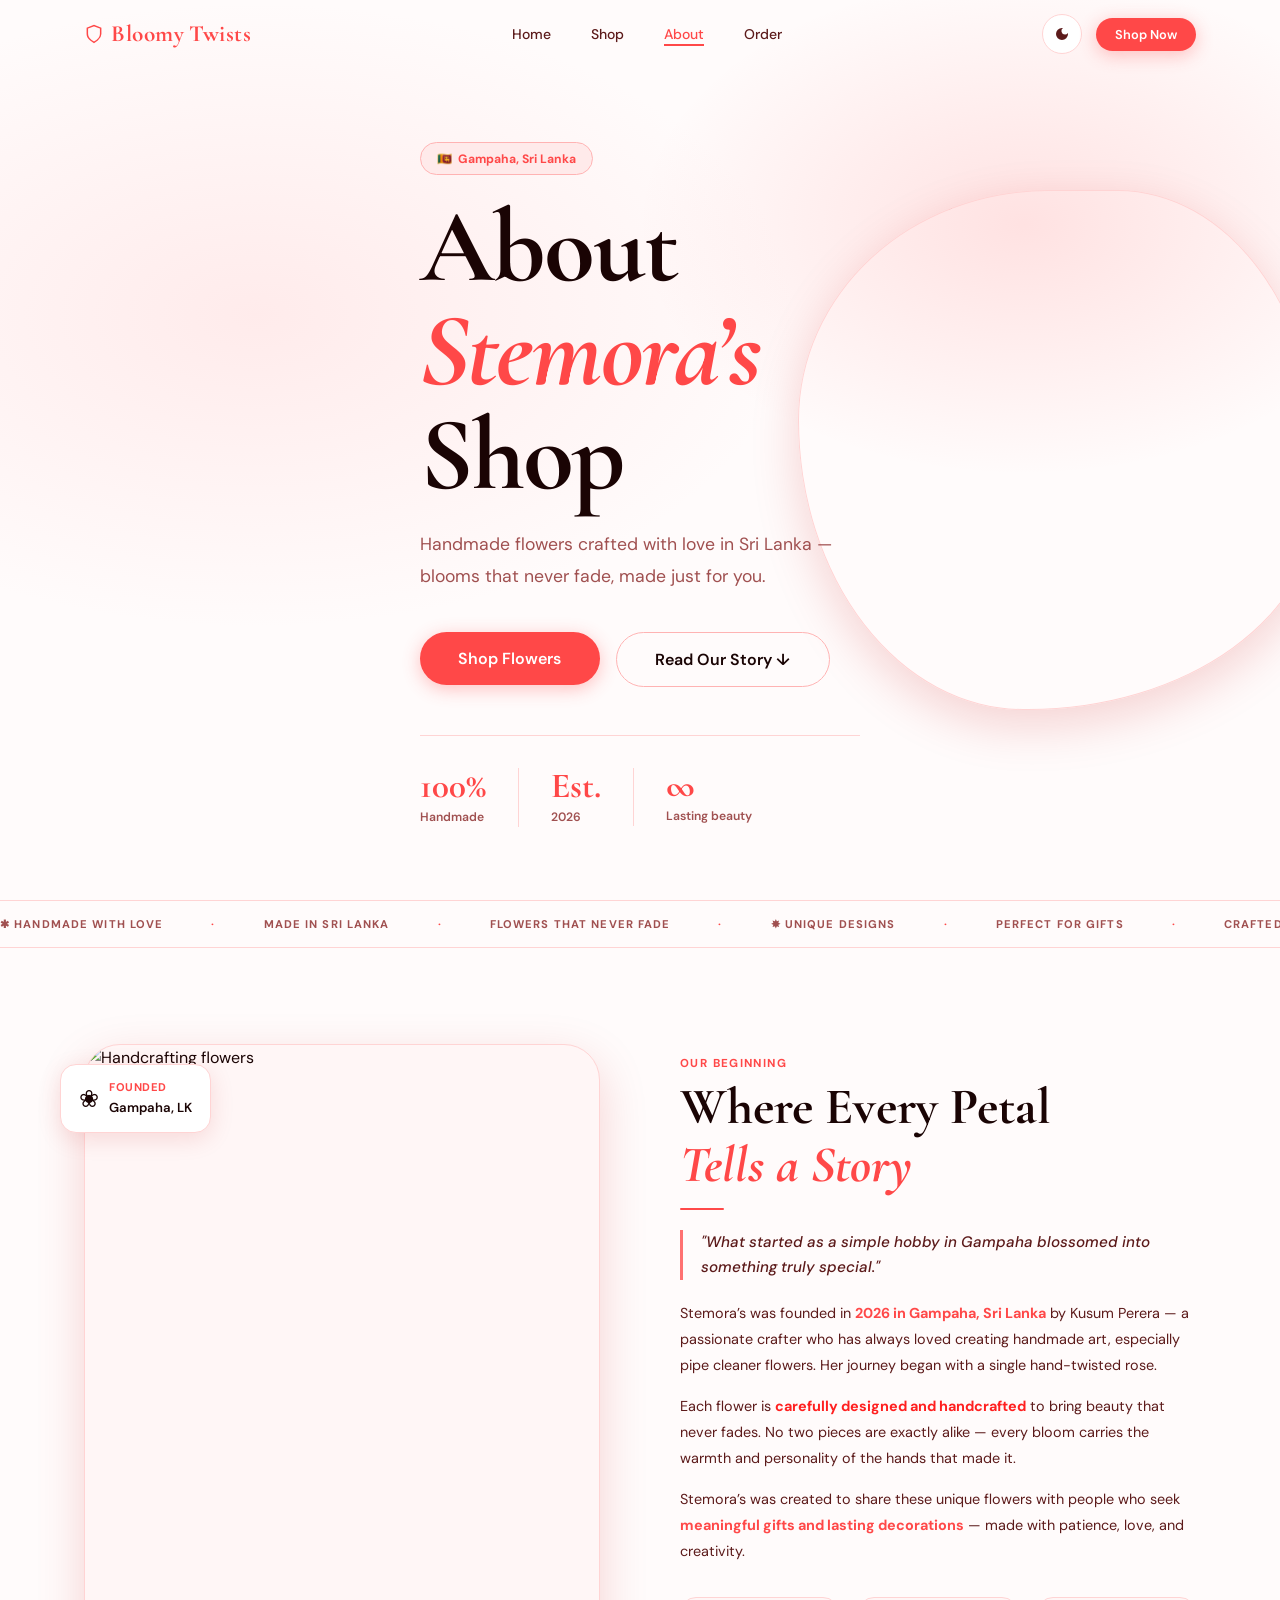
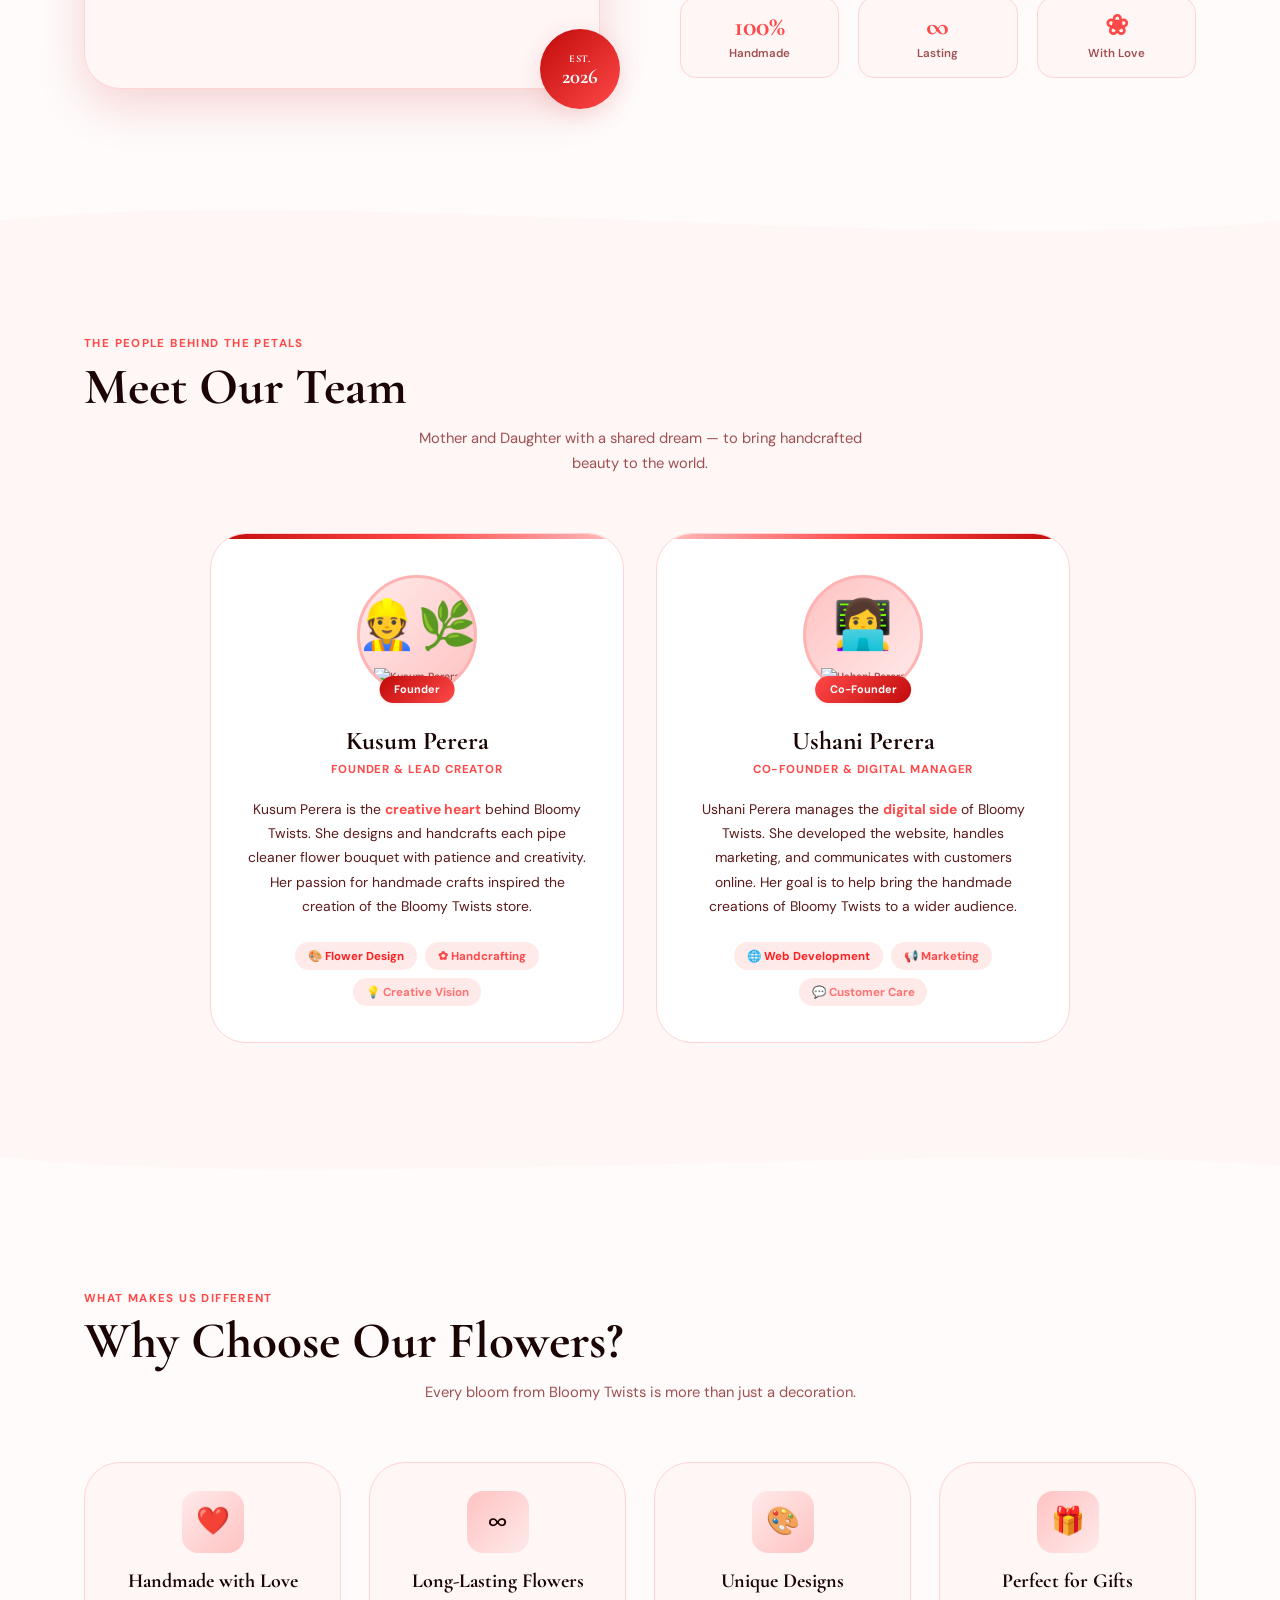
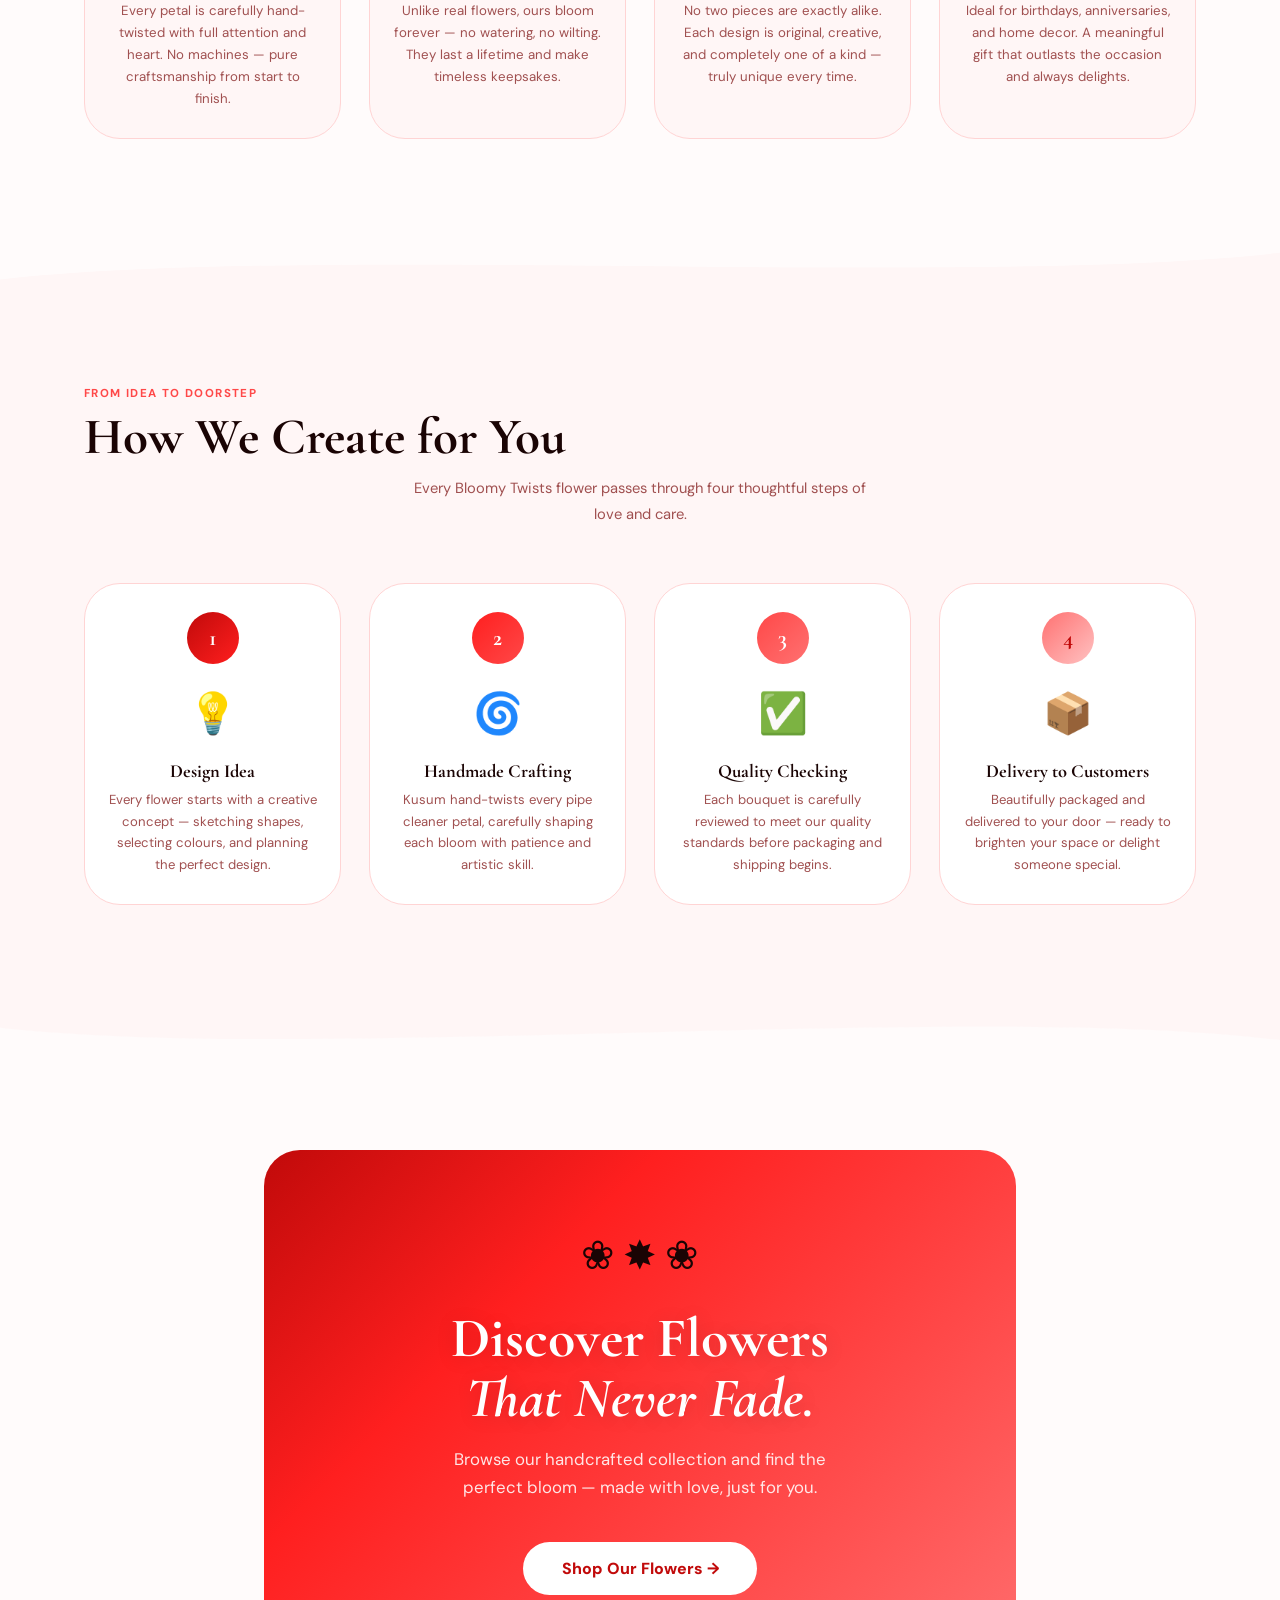
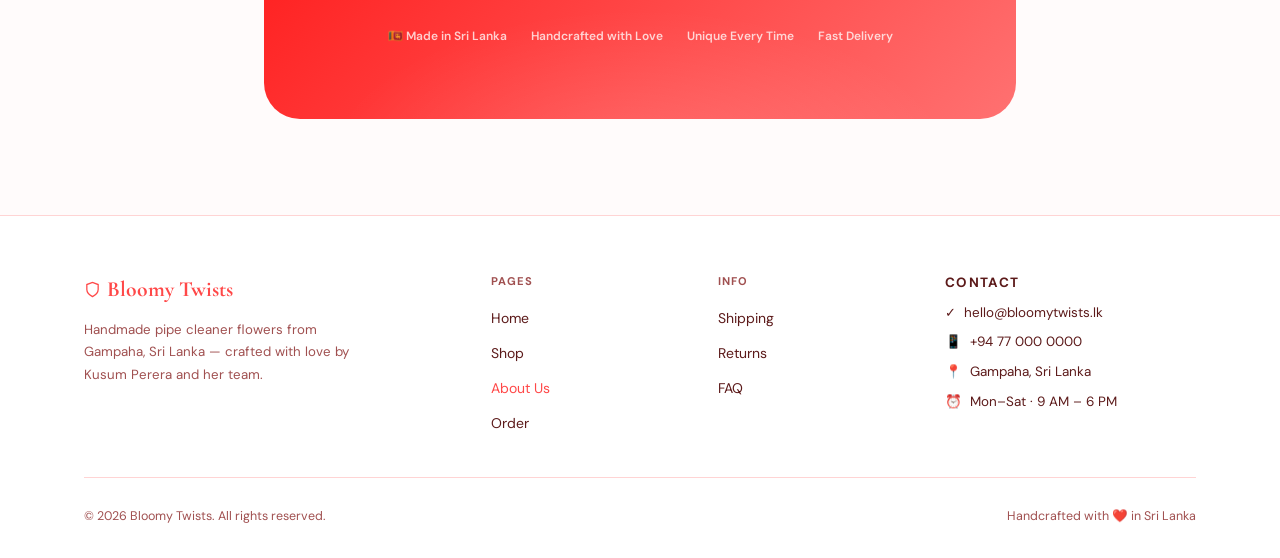
==== about.html @ e142a1ec "about changed" ====
<!DOCTYPE html>
<html lang="en" data-theme="light">
<head>
  <meta charset="UTF-8" />
  <meta name="viewport" content="width=device-width, initial-scale=1.0" />
  <title>About Us — Stemora’s</title>
  <script src="https://cdn.tailwindcss.com"></script>
  <link rel="preconnect" href="https://fonts.googleapis.com" />
  <link href="https://fonts.googleapis.com/css2?family=Cormorant+Garamond:ital,wght@0,400;0,500;0,600;0,700;1,400;1,600&family=DM+Sans:opsz,wght@9..40,300;9..40,400;9..40,500;9..40,600;9..40,700&display=swap" rel="stylesheet" />
  <style>
    :root{
      --r900:#C10A0A;--r700:#FF1F1F;--r500:#FF4848;--r300:#FF7171;--r100:#FFC2C2;--r50:#FFEAEA;--r25:#FFF6F6;
      --bg:#FFFBFB;--bg-card:#FFFFFF;--bg-soft:#FFF6F6;--bg-muted:#FFEAEA;
      --border:#FFD4D4;--border-s:#FFB3B3;
      --tx:#1A0404;--tx-2:#5C1A1A;--tx-3:#A05050;
      --accent:var(--r500);--accent-h:var(--r700);--accent-s:var(--r50);
      --sh-sm:0 1px 4px rgba(193,10,10,.07);--sh-md:0 6px 24px rgba(193,10,10,.12);--sh-lg:0 16px 48px rgba(193,10,10,.17);
      --rad-sm:8px;--rad-md:16px;--rad-lg:24px;--rad-xl:36px;--rad-full:9999px;
    }
    [data-theme="dark"]{
      --bg:#0F0202;--bg-card:#1C0505;--bg-soft:#250707;--bg-muted:#2F0A0A;
      --border:#4A1515;--border-s:#7A2222;
      --tx:#FFE8E8;--tx-2:#FFAAAA;--tx-3:#CC7777;
      --accent:var(--r300);--accent-h:var(--r100);--accent-s:#2A0808;
      --sh-sm:0 1px 4px rgba(0,0,0,.45);--sh-md:0 6px 24px rgba(0,0,0,.55);--sh-lg:0 16px 48px rgba(0,0,0,.65);
    }
    *,*::before,*::after{box-sizing:border-box;margin:0;padding:0}
    html{scroll-behavior:smooth}
    body{font-family:'DM Sans',sans-serif;background:var(--bg);color:var(--tx);overflow-x:hidden;line-height:1.65;transition:background .35s,color .35s}
    h1,h2,h3,h4{font-family:'Cormorant Garamond',serif;line-height:1.1}
    a{text-decoration:none;color:inherit}
    img{display:block;max-width:100%}
    ::selection{background:var(--r100);color:var(--r900)}
    ::-webkit-scrollbar{width:5px}
    ::-webkit-scrollbar-track{background:var(--bg)}
    ::-webkit-scrollbar-thumb{background:var(--r300);border-radius:3px}
    .wrap{max-width:1160px;margin:0 auto;padding:0 1.5rem}
    .sec{padding:6rem 0}
    .eyebrow{font-size:.72rem;font-weight:700;letter-spacing:.12em;text-transform:uppercase;color:var(--accent)}
    .sec-title{font-family:'Cormorant Garamond',serif;font-size:clamp(2rem,5vw,3.2rem);font-weight:700;color:var(--tx);line-height:1.12}
    .sec-sub{font-size:.92rem;color:var(--tx-3);line-height:1.75;margin-top:.65rem;max-width:480px}
    .divider{width:44px;height:2px;background:var(--accent);border-radius:2px;margin:.85rem 0}
    .wave{line-height:0}.wave svg{display:block}
    /* Navbar */
    #navbar{position:fixed;inset:0 0 auto 0;z-index:200;height:68px;display:flex;align-items:center;transition:background .3s,box-shadow .3s}
    #navbar.scrolled{background:color-mix(in srgb,var(--bg) 90%,transparent);backdrop-filter:blur(18px);box-shadow:var(--sh-sm);border-bottom:1px solid var(--border)}
    .nav-wrap{display:flex;align-items:center;justify-content:space-between;width:100%;max-width:1160px;margin:0 auto;padding:0 1.5rem}
    .nav-logo{font-family:'Cormorant Garamond',serif;font-size:1.45rem;font-weight:700;color:var(--accent);display:flex;align-items:center;gap:.45rem;letter-spacing:.02em}
    .nav-links{display:flex;align-items:center;gap:2.5rem;list-style:none}
    .nav-links a{font-size:.875rem;font-weight:500;color:var(--tx-2);position:relative;transition:color .2s}
    .nav-links a::after{content:'';position:absolute;bottom:-3px;left:0;width:0;height:1.5px;background:var(--accent);transition:width .25s}
    .nav-links a:hover,.nav-links a.active{color:var(--accent)}
    .nav-links a:hover::after,.nav-links a.active::after{width:100%}
    .nav-right{display:flex;align-items:center;gap:.85rem}
    .theme-toggle{width:40px;height:40px;border-radius:var(--rad-full);border:1.5px solid var(--border);background:var(--bg-card);color:var(--tx-2);cursor:pointer;display:flex;align-items:center;justify-content:center;font-size:1rem;transition:border-color .2s,transform .2s,background .2s}
    .theme-toggle:hover{border-color:var(--accent);transform:scale(1.08)}
    .ham-btn{display:none;background:none;border:none;cursor:pointer;color:var(--tx);padding:.25rem}
    .mob-menu{display:none;position:fixed;top:68px;left:0;right:0;z-index:199;background:var(--bg-card);border-bottom:1px solid var(--border);box-shadow:var(--sh-md);padding:1.25rem;flex-direction:column;gap:.25rem}
    .mob-menu.open{display:flex}
    .mob-menu a{padding:.85rem 1rem;border-radius:var(--rad-sm);font-weight:500;font-size:.9rem;color:var(--tx-2);transition:background .15s,color .15s}
    .mob-menu a:hover{background:var(--bg-soft);color:var(--accent)}
    .mob-menu a.active{color:var(--accent);font-weight:700}
    /* Buttons */
    .btn{display:inline-flex;align-items:center;justify-content:center;gap:.5rem;padding:.8rem 1.85rem;border-radius:var(--rad-full);font-family:'DM Sans',sans-serif;font-size:.875rem;font-weight:600;cursor:pointer;border:none;white-space:nowrap;transition:transform .22s,box-shadow .22s,background .22s}
    .btn:hover{transform:translateY(-2px)}
    .btn-primary{background:var(--accent);color:#fff;box-shadow:0 4px 18px rgba(255,72,72,.32)}
    .btn-primary:hover{background:var(--accent-h);box-shadow:0 8px 28px rgba(255,72,72,.46)}
    .btn-outline{background:transparent;border:1.5px solid var(--border-s);color:var(--tx)}
    .btn-outline:hover{border-color:var(--accent);color:var(--accent);background:var(--accent-s)}
    .btn-lg{padding:1rem 2.4rem;font-size:1rem}
    .btn-sm{padding:.5rem 1.2rem;font-size:.8rem}
    /* Scroll reveal */
    .reveal{opacity:0;transform:translateY(36px);transition:opacity .72s cubic-bezier(.22,1,.36,1),transform .72s cubic-bezier(.22,1,.36,1)}
    .reveal.in{opacity:1;transform:none}
    .reveal-l{opacity:0;transform:translateX(-38px);transition:opacity .72s cubic-bezier(.22,1,.36,1),transform .72s cubic-bezier(.22,1,.36,1)}
    .reveal-l.in{opacity:1;transform:none}
    .reveal-r{opacity:0;transform:translateX(38px);transition:opacity .72s cubic-bezier(.22,1,.36,1),transform .72s cubic-bezier(.22,1,.36,1)}
    .reveal-r.in{opacity:1;transform:none}
    .sd1{transition-delay:.08s}.sd2{transition-delay:.18s}.sd3{transition-delay:.28s}.sd4{transition-delay:.38s}
    /* Hero */
    .hero{min-height:100svh;display:flex;align-items:center;position:relative;overflow:hidden;padding-top:68px}
    .hero-bg{position:absolute;inset:0;z-index:0;background:radial-gradient(ellipse 68% 56% at 20% 35%,rgba(255,194,194,.28) 0%,transparent 62%),radial-gradient(ellipse 52% 48% at 80% 25%,rgba(255,72,72,.14) 0%,transparent 58%),var(--bg)}
    [data-theme="dark"] .hero-bg{background:radial-gradient(ellipse 68% 56% at 20% 35%,rgba(193,10,10,.22) 0%,transparent 62%),radial-gradient(ellipse 52% 48% at 80% 25%,rgba(255,72,72,.1) 0%,transparent 58%),var(--bg)}
    .hero-content{position:relative;z-index:2;max-width:580px}
    @keyframes fadeUp{from{opacity:0;transform:translateY(28px)}to{opacity:1;transform:none}}
    .a1{animation:fadeUp .9s cubic-bezier(.22,1,.36,1) .15s both}
    .a2{animation:fadeUp .9s cubic-bezier(.22,1,.36,1) .32s both}
    .a3{animation:fadeUp .9s cubic-bezier(.22,1,.36,1) .48s both}
    .a4{animation:fadeUp .9s cubic-bezier(.22,1,.36,1) .64s both}
    .a5{animation:fadeUp .9s cubic-bezier(.22,1,.36,1) .78s both}
    .hero-title{font-size:clamp(3.2rem,9vw,6.5rem);font-weight:700;line-height:1;letter-spacing:-.02em;color:var(--tx)}
    .hero-title em{font-style:italic;color:var(--accent)}
    .hero-sub{font-size:clamp(.95rem,2vw,1.1rem);color:var(--tx-3);max-width:440px;line-height:1.78;margin:1.4rem 0 2.5rem}
    .hero-visual{position:absolute;right:-3%;top:50%;transform:translateY(-50%);width:min(44%,520px);aspect-ratio:1;border-radius:50% 40% 58% 45%/46% 54% 42% 58%;overflow:hidden;border:1px solid var(--border);box-shadow:var(--sh-lg);animation:floatBlob 8s ease-in-out infinite}
    .hero-visual img{width:100%;height:100%;object-fit:cover}
    @keyframes floatBlob{0%,100%{transform:translateY(calc(-50% + 0px))}50%{transform:translateY(calc(-50% - 18px))}}
    .petal-field{position:absolute;inset:0;overflow:hidden;pointer-events:none;z-index:0}
    .petal{position:absolute;opacity:0;user-select:none;animation:petalRise var(--dur) var(--dly) ease-in-out infinite}
    @keyframes petalRise{0%{opacity:0;transform:translateY(0) rotate(0deg) translateX(0)}12%{opacity:.65}85%{opacity:.3}100%{opacity:0;transform:translateY(-100vh) rotate(400deg) translateX(var(--dx))}}
    /* Marquee */
    .marquee{overflow:hidden;border-top:1px solid var(--border);border-bottom:1px solid var(--border);padding:.85rem 0}
    .marq-track{display:flex;gap:3rem;white-space:nowrap;animation:marqScroll 26s linear infinite}
    .marq-track span{font-size:.7rem;font-weight:700;letter-spacing:.1em;text-transform:uppercase;color:var(--tx-3)}
    .marq-dot{color:var(--accent)!important}
    @keyframes marqScroll{from{transform:translateX(0)}to{transform:translateX(-50%)}}
    /* Story */
    .story-quote{border-left:3.5px solid var(--r300);padding-left:1.1rem;margin:1.25rem 0}
    .stat-pill{text-align:center;padding:.9rem 1rem;border-radius:var(--rad-md);background:var(--bg-soft);border:1px solid var(--border)}
    .stat-val{font-family:'Cormorant Garamond',serif;font-size:1.75rem;font-weight:700;color:var(--accent);line-height:1}
    .stat-lbl{font-size:.72rem;font-weight:600;color:var(--tx-3);margin-top:.25rem}
    /* Team */
    .team-card{background:var(--bg-card);border:1px solid var(--border);border-radius:var(--rad-xl);overflow:hidden;transition:transform .35s cubic-bezier(.22,1,.36,1),box-shadow .35s,border-color .3s}
    .team-card:hover{transform:translateY(-12px) scale(1.012);box-shadow:var(--sh-lg);border-color:var(--border-s)}
    .avatar-wrap{transition:transform .3s,box-shadow .3s}
    .team-card:hover .avatar-wrap{transform:scale(1.06) rotate(2deg);box-shadow:0 12px 32px rgba(193,10,10,.22)}
    .avatar-circle{width:120px;height:120px;border-radius:50%;overflow:hidden;display:flex;flex-direction:column;align-items:center;justify-content:center;border:3px solid var(--border-s)}
    .skill-pill{display:inline-flex;align-items:center;gap:.3rem;padding:.28rem .8rem;border-radius:var(--rad-full);font-size:.72rem;font-weight:700}
    /* Features */
    .feat-card{border-radius:var(--rad-xl);padding:1.75rem 1.5rem;text-align:center;border:1px solid var(--border);background:var(--bg-soft);transition:transform .3s cubic-bezier(.22,1,.36,1),box-shadow .3s,background .28s,border-color .28s}
    .feat-card:hover{transform:translateY(-10px);box-shadow:var(--sh-lg);background:var(--bg-card);border-color:var(--border-s)}
    .feat-icon{width:62px;height:62px;border-radius:var(--rad-md);display:flex;align-items:center;justify-content:center;font-size:1.7rem;margin:0 auto 1.1rem;background:var(--bg-muted)}
    @keyframes iconBounce{0%,100%{transform:scale(1)}50%{transform:scale(1.1)}}
    .feat-card:hover .feat-icon{animation:iconBounce .55s ease}
    /* Steps */
    .step-card{background:var(--bg-card);border:1px solid var(--border);border-radius:var(--rad-xl);padding:1.75rem 1.4rem;text-align:center;position:relative;z-index:1;transition:transform .3s cubic-bezier(.22,1,.36,1),box-shadow .3s,border-color .3s}
    .step-card:hover{transform:translateY(-8px) scale(1.025);box-shadow:var(--sh-lg);border-color:var(--border-s)}
    .step-num{width:52px;height:52px;border-radius:50%;display:flex;align-items:center;justify-content:center;font-family:'Cormorant Garamond',serif;font-size:1.4rem;font-weight:700;color:#fff;margin:0 auto 1rem}
    /* CTA */
    .cta-wrap{border-radius:var(--rad-xl);overflow:hidden;position:relative}
    .cta-grad{background:linear-gradient(135deg,var(--r900) 0%,var(--r700) 30%,var(--r500) 65%,var(--r300) 100%)}
    .cta-btn{background:white;color:var(--r900);font-family:'DM Sans',sans-serif;font-weight:800;transition:transform .24s,box-shadow .24s,background .22s}
    .cta-btn:hover{transform:translateY(-4px) scale(1.04);box-shadow:0 18px 44px rgba(255,255,255,.32);background:var(--r25)}
    /* Footer */
    footer{background:var(--bg-card);border-top:1px solid var(--border);padding:3.5rem 0 2rem}
    .ft-grid{display:grid;grid-template-columns:2fr 1fr 1fr 1.4fr;gap:3rem;margin-bottom:2.5rem}
    .ft-logo{font-family:'Cormorant Garamond',serif;font-size:1.35rem;font-weight:700;color:var(--accent);display:flex;align-items:center;gap:.4rem;margin-bottom:.7rem}
    .ft-about{font-size:.83rem;color:var(--tx-3);line-height:1.7;max-width:270px}
    .ft-hed{font-size:.7rem;font-weight:700;letter-spacing:.1em;text-transform:uppercase;color:var(--tx-3);margin-bottom:.9rem}
    .ft-links{list-style:none;display:flex;flex-direction:column;gap:.55rem}
    .ft-links a{font-size:.875rem;color:var(--tx-2);transition:color .2s}
    .ft-links a:hover{color:var(--accent)}
    .ft-contact p{font-size:.84rem;color:var(--tx-2);margin-bottom:.48rem;display:flex;align-items:center;gap:.5rem}
    .ft-bot{padding-top:1.75rem;border-top:1px solid var(--border);display:flex;align-items:center;justify-content:space-between;flex-wrap:wrap;gap:1rem}
    .ft-bot p{font-size:.78rem;color:var(--tx-3)}
    /* Grid helpers */
    .g2{display:grid;grid-template-columns:1fr 1fr;gap:1.2rem}
    .g3{display:grid;grid-template-columns:repeat(3,1fr);gap:1.2rem}
    .g4{display:grid;grid-template-columns:repeat(auto-fill,minmax(230px,1fr));gap:1.75rem}
    .lk-badge{display:inline-flex;align-items:center;gap:.4rem;padding:.35rem 1rem;border-radius:var(--rad-full);font-size:.76rem;font-weight:700;background:var(--bg-muted);border:1px solid var(--border-s);color:var(--accent)}
    /* Responsive */
    @media(max-width:900px){.nav-links{display:none}.ham-btn{display:flex}.hero-visual{display:none}.ft-grid{grid-template-columns:1fr 1fr}}
    @media(max-width:720px){.team-grid-wrap,.story-grid{grid-template-columns:1fr!important;gap:3rem!important}}
    @media(max-width:600px){.sec{padding:4rem 0}.hero-title{font-size:clamp(2.8rem,13vw,4rem)}.ft-grid{grid-template-columns:1fr;gap:2rem}.g2,.g3{grid-template-columns:1fr}}
  </style>
</head>
<body>

<!-- NAVBAR -->
<nav id="navbar">
  <div class="nav-wrap">
    <a href="index.html" class="nav-logo">
      <svg width="20" height="20" fill="none" stroke="currentColor" stroke-width="1.8" viewBox="0 0 24 24"><path d="M12 22s8-4 8-10V5l-8-3-8 3v7c0 6 8 10 8 10z"/></svg>
      Bloomy Twists
    </a>
    <ul class="nav-links">
      <li><a href="index.html">Home</a></li>
      <li><a href="products.html">Shop</a></li>
      <li><a href="about.html" class="active">About</a></li>
      <li><a href="order.html">Order</a></li>
    </ul>
    <div class="nav-right">
      <button class="theme-toggle" id="theme-toggle" aria-label="Toggle theme"></button>
      <a href="products.html"><button class="btn btn-primary btn-sm">Shop Now</button></a>
      <button class="ham-btn" id="ham-btn" aria-label="Menu">
        <svg width="22" height="22" fill="none" stroke="currentColor" stroke-width="2.5" viewBox="0 0 24 24"><path stroke-linecap="round" d="M3 12h18M3 6h18M3 18h18"/></svg>
      </button>
    </div>
  </div>
</nav>
<div class="mob-menu" id="mob-menu">
  <a href="index.html">Home</a>
  <a href="products.html">Shop</a>
  <a href="about.html" class="active">About</a>
  <a href="order.html">Order</a>
</div>

<!-- HERO -->
<section class="hero">
  <div class="hero-bg"></div>
  <div class="petal-field" id="petals"></div>
  <div class="wrap">
    <div class="hero-content">
      <div class="a1"><span class="lk-badge">&#127473;&#127472;&nbsp; Gampaha, Sri Lanka</span></div>
      <h1 class="hero-title a2" style="margin-top:1.25rem">About<br/><em>Stemora’s</em><br/>Shop</h1>
      <p class="hero-sub a3">Handmade flowers crafted with love in Sri Lanka — blooms that never fade, made just for you.</p>
      <div class="a4" style="display:flex;flex-wrap:wrap;gap:1rem">
        <a href="products.html"><button class="btn btn-primary btn-lg">Shop Flowers</button></a>
        <a href="#story"><button class="btn btn-outline btn-lg">Read Our Story &#8595;</button></a>
      </div>
      <div class="a5" style="display:flex;flex-wrap:wrap;gap:2rem;margin-top:3rem;padding-top:2rem;border-top:1px solid var(--border)">
        <div><div style="font-family:'Cormorant Garamond',serif;font-size:2.2rem;font-weight:700;color:var(--accent);line-height:1">100%</div><div style="font-size:.76rem;font-weight:600;color:var(--tx-3);margin-top:.2rem">Handmade</div></div>
        <div style="width:1px;background:var(--border)"></div>
        <div><div style="font-family:'Cormorant Garamond',serif;font-size:2.2rem;font-weight:700;color:var(--accent);line-height:1">Est.</div><div style="font-size:.76rem;font-weight:600;color:var(--tx-3);margin-top:.2rem">2026</div></div>
        <div style="width:1px;background:var(--border)"></div>
        <div><div style="font-family:'Cormorant Garamond',serif;font-size:2.2rem;font-weight:700;color:var(--accent);line-height:1">&#8734;</div><div style="font-size:.76rem;font-weight:600;color:var(--tx-3);margin-top:.2rem">Lasting beauty</div></div>
      </div>
    </div>
  </div>
  <div class="hero-visual"><img src="https://images.unsplash.com/photo-1490750967868-88df5691cc22?w=700&q=85" alt="Handmade flowers" loading="eager"/></div>
</section>

<!-- MARQUEE -->
<div class="marquee">
  <div class="marq-track">
    <span>&#10033; Handmade with Love</span><span class="marq-dot"> &middot; </span>
    <span>Made in Sri Lanka</span><span class="marq-dot"> &middot; </span>
    <span>Flowers That Never Fade</span><span class="marq-dot"> &middot; </span>
    <span>&#10040; Unique Designs</span><span class="marq-dot"> &middot; </span>
    <span>Perfect for Gifts</span><span class="marq-dot"> &middot; </span>
    <span>Crafted with Care</span><span class="marq-dot"> &middot; </span>
    <span>&#10033; Handmade with Love</span><span class="marq-dot"> &middot; </span>
    <span>Made in Sri Lanka</span><span class="marq-dot"> &middot; </span>
    <span>Flowers That Never Fade</span><span class="marq-dot"> &middot; </span>
    <span>&#10040; Unique Designs</span><span class="marq-dot"> &middot; </span>
    <span>Perfect for Gifts</span><span class="marq-dot"> &middot; </span>
    <span>Crafted with Care</span><span class="marq-dot"> &middot; </span>
  </div>
</div>

<!-- OUR STORY -->
<section id="story" class="sec" style="background:var(--bg)">
  <div class="wrap">
    <div style="display:grid;grid-template-columns:1fr 1fr;gap:5rem;align-items:center" class="story-grid">
      <div class="reveal-l">
        <div style="position:relative">
          <div style="border-radius:var(--rad-xl);overflow:hidden;aspect-ratio:4/5;background:var(--bg-soft);border:1px solid var(--border);box-shadow:var(--sh-lg)">
            <img src="https://images.unsplash.com/photo-1508610048659-a06b669e3321?w=600&q=85" alt="Handcrafting flowers" loading="lazy" style="width:100%;height:100%;object-fit:cover"/>
          </div>
          <div style="position:absolute;bottom:-1.25rem;right:-1.25rem;width:80px;height:80px;border-radius:50%;background:linear-gradient(135deg,var(--r900),var(--r500));color:white;display:flex;flex-direction:column;align-items:center;justify-content:center;font-family:'Cormorant Garamond',serif;font-weight:700;box-shadow:var(--sh-md)">
            <span style="font-size:.65rem;letter-spacing:.08em">EST.</span><span style="font-size:1.3rem;line-height:1">2026</span>
          </div>
          <div style="position:absolute;top:1.25rem;left:-1.5rem;background:var(--bg-card);border:1px solid var(--border);border-radius:var(--rad-md);padding:.85rem 1.1rem;box-shadow:var(--sh-md);display:flex;align-items:center;gap:.65rem">
            <span style="font-size:1.5rem">&#10048;</span>
            <div><div style="font-size:.7rem;font-weight:700;color:var(--accent);letter-spacing:.05em;text-transform:uppercase">Founded</div><div style="font-size:.82rem;font-weight:600;color:var(--tx)">Gampaha, LK</div></div>
          </div>
        </div>
      </div>
      <div class="reveal-r">
        <p class="eyebrow">Our Beginning</p>
        <h2 class="sec-title" style="margin-top:.4rem">Where Every Petal<br/><em style="color:var(--accent)">Tells a Story</em></h2>
        <div class="divider"></div>
        <blockquote class="story-quote"><p style="font-style:italic;font-size:.95rem;font-weight:500;color:var(--tx-2)">"What started as a simple hobby in Gampaha blossomed into something truly special."</p></blockquote>
        <p style="font-size:.9rem;line-height:1.82;color:var(--tx-2);margin-bottom:.9rem">Stemora’s was founded in <strong style="color:var(--accent)">2026 in Gampaha, Sri Lanka</strong> by Kusum Perera — a passionate crafter who has always loved creating handmade art, especially pipe cleaner flowers. Her journey began with a single hand-twisted rose.</p>
        <p style="font-size:.9rem;line-height:1.82;color:var(--tx-2);margin-bottom:.9rem">Each flower is <strong style="color:var(--r700)">carefully designed and handcrafted</strong> to bring beauty that never fades. No two pieces are exactly alike — every bloom carries the warmth and personality of the hands that made it.</p>
        <p style="font-size:.9rem;line-height:1.82;color:var(--tx-2);margin-bottom:2rem">Stemora’s was created to share these unique flowers with people who seek <strong style="color:var(--accent)">meaningful gifts and lasting decorations</strong> — made with patience, love, and creativity.</p>
        <div class="g3">
          <div class="stat-pill"><div class="stat-val">100%</div><div class="stat-lbl">Handmade</div></div>
          <div class="stat-pill"><div class="stat-val">&#8734;</div><div class="stat-lbl">Lasting</div></div>
          <div class="stat-pill"><div class="stat-val">&#10048;</div><div class="stat-lbl">With Love</div></div>
        </div>
      </div>
    </div>
  </div>
</section>

<div class="wave" style="background:var(--bg)"><svg viewBox="0 0 1440 60" xmlns="http://www.w3.org/2000/svg" preserveAspectRatio="none"><path d="M0,40 C360,0 1080,80 1440,40 L1440,60 L0,60 Z" fill="var(--bg-soft)"/></svg></div>

<!-- TEAM -->
<section id="team" class="sec" style="background:var(--bg-soft)">
  <div class="wrap">
    <div class="text-center reveal" style="margin-bottom:3.5rem">
      <p class="eyebrow">The People Behind the Petals</p>
      <h2 class="sec-title" style="margin-top:.35rem">Meet Our Team</h2>
      <p class="sec-sub" style="margin:.6rem auto 0;text-align:center">Mother and Daughter with a shared dream — to bring handcrafted beauty to the world.</p>
    </div>
    <div style="display:grid;grid-template-columns:1fr 1fr;gap:2rem;max-width:860px;margin:0 auto" class="team-grid-wrap">

      <!-- Kusum -->
      <div class="team-card reveal sd1">
        <div style="height:5px;background:linear-gradient(90deg,var(--r900),var(--r500),var(--r100))"></div>
        <div style="padding:2.25rem;display:flex;flex-direction:column;align-items:center;text-align:center">
          <div class="avatar-wrap" style="margin-bottom:1.5rem;position:relative">
            <!-- REPLACE: swap div below with <img src="kusum.jpg" alt="Kusum Perera" style="width:100%;height:100%;object-fit:cover"/> -->
            <div class="avatar-circle" style="background:linear-gradient(135deg,var(--r50),var(--r100))">
              <span style="font-size:3rem">&#128119;&#8205;&#127807;</span>
              <span style="font-size:.65rem;font-weight:600;color:var(--tx-3);margin-top:.2rem"><img src="kusum.jpg" alt="Kusum Perera" style="width:100%;height:100%;object-fit:cover"/></span>
            </div>
            <div style="position:absolute;bottom:-8px;left:50%;transform:translateX(-50%);padding:.28rem .9rem;border-radius:var(--rad-full);background:linear-gradient(135deg,var(--r900),var(--r500));color:white;font-size:.68rem;font-weight:700;white-space:nowrap;box-shadow:var(--sh-sm)">Founder</div>
          </div>
          <h3 style="font-family:'Cormorant Garamond',serif;font-size:1.6rem;font-weight:700;color:var(--tx);margin-top:.5rem">Kusum Perera</h3>
          <p style="font-size:.72rem;font-weight:700;letter-spacing:.08em;text-transform:uppercase;color:var(--accent);margin:.3rem 0 1.1rem">Founder &amp; Lead Creator</p>
          <p style="font-size:.87rem;line-height:1.75;color:var(--tx-2);margin-bottom:1.5rem">Kusum Perera is the <strong style="color:var(--accent)">creative heart</strong> behind Bloomy Twists. She designs and handcrafts each pipe cleaner flower bouquet with patience and creativity. Her passion for handmade crafts inspired the creation of the Bloomy Twists store.</p>
          <div style="display:flex;flex-wrap:wrap;gap:.5rem;justify-content:center">
            <span class="skill-pill" style="background:var(--bg-muted);color:var(--r700)">&#127912; Flower Design</span>
            <span class="skill-pill" style="background:var(--bg-muted);color:var(--r500)">&#10047; Handcrafting</span>
            <span class="skill-pill" style="background:var(--bg-muted);color:var(--r300)">&#128161; Creative Vision</span>
          </div>
        </div>
      </div>

      <!-- Ushani -->
      <div class="team-card reveal sd2">
        <div style="height:5px;background:linear-gradient(90deg,var(--r100),var(--r500),var(--r900))"></div>
        <div style="padding:2.25rem;display:flex;flex-direction:column;align-items:center;text-align:center">
          <div class="avatar-wrap" style="margin-bottom:1.5rem;position:relative">
            <!-- REPLACE: swap div below with <img src="ushani.jpg" alt="Ushani Perera" style="width:100%;height:100%;object-fit:cover"/> -->
            <div class="avatar-circle" style="background:linear-gradient(135deg,var(--r100),var(--r50))">
              <span style="font-size:3rem">&#128105;&#8205;&#128187;</span>
              <span style="font-size:.65rem;font-weight:600;color:var(--tx-3);margin-top:.2rem"><img src="ushani.jpg" alt="Ushani Perera" style="width:100%;height:100%;object-fit:cover"/></span>
            </div>
            <div style="position:absolute;bottom:-8px;left:50%;transform:translateX(-50%);padding:.28rem .9rem;border-radius:var(--rad-full);background:linear-gradient(135deg,var(--r500),var(--r900));color:white;font-size:.68rem;font-weight:700;white-space:nowrap;box-shadow:var(--sh-sm)">Co-Founder</div>
          </div>
          <h3 style="font-family:'Cormorant Garamond',serif;font-size:1.6rem;font-weight:700;color:var(--tx);margin-top:.5rem">Ushani Perera</h3>
          <p style="font-size:.72rem;font-weight:700;letter-spacing:.08em;text-transform:uppercase;color:var(--accent);margin:.3rem 0 1.1rem">Co-Founder &amp; Digital Manager</p>
          <p style="font-size:.87rem;line-height:1.75;color:var(--tx-2);margin-bottom:1.5rem">Ushani Perera manages the <strong style="color:var(--accent)">digital side</strong> of Bloomy Twists. She developed the website, handles marketing, and communicates with customers online. Her goal is to help bring the handmade creations of Bloomy Twists to a wider audience.</p>
          <div style="display:flex;flex-wrap:wrap;gap:.5rem;justify-content:center">
            <span class="skill-pill" style="background:var(--bg-muted);color:var(--r700)">&#127760; Web Development</span>
            <span class="skill-pill" style="background:var(--bg-muted);color:var(--r500)">&#128226; Marketing</span>
            <span class="skill-pill" style="background:var(--bg-muted);color:var(--r300)">&#128172; Customer Care</span>
          </div>
        </div>
      </div>

    </div>
  </div>
</section>

<div class="wave" style="background:var(--bg-soft)"><svg viewBox="0 0 1440 60" xmlns="http://www.w3.org/2000/svg" preserveAspectRatio="none"><path d="M0,20 C360,60 1080,0 1440,30 L1440,60 L0,60 Z" fill="var(--bg)"/></svg></div>

<!-- WHY CHOOSE US -->
<section id="why" class="sec" style="background:var(--bg)">
  <div class="wrap">
    <div class="text-center reveal" style="margin-bottom:3.5rem">
      <p class="eyebrow">What Makes Us Different</p>
      <h2 class="sec-title" style="margin-top:.35rem">Why Choose Our Flowers?</h2>
      <p class="sec-sub" style="margin:.6rem auto 0;text-align:center">Every bloom from Bloomy Twists is more than just a decoration.</p>
    </div>
    <div class="g4">
      <div class="feat-card reveal sd1">
        <div class="feat-icon" style="background:linear-gradient(135deg,var(--r50),var(--r100))">&#10084;&#65039;</div>
        <h3 style="font-family:'Cormorant Garamond',serif;font-size:1.25rem;font-weight:700;color:var(--tx);margin-bottom:.5rem">Handmade with Love</h3>
        <p style="font-size:.83rem;line-height:1.65;color:var(--tx-3)">Every petal is carefully hand-twisted with full attention and heart. No machines — pure craftsmanship from start to finish.</p>
      </div>
      <div class="feat-card reveal sd2">
        <div class="feat-icon" style="background:linear-gradient(135deg,var(--r100),var(--r50))">&#8734;&#65039;</div>
        <h3 style="font-family:'Cormorant Garamond',serif;font-size:1.25rem;font-weight:700;color:var(--tx);margin-bottom:.5rem">Long-Lasting Flowers</h3>
        <p style="font-size:.83rem;line-height:1.65;color:var(--tx-3)">Unlike real flowers, ours bloom forever — no watering, no wilting. They last a lifetime and make timeless keepsakes.</p>
      </div>
      <div class="feat-card reveal sd3">
        <div class="feat-icon" style="background:linear-gradient(135deg,var(--r50),var(--r100))">&#127912;</div>
        <h3 style="font-family:'Cormorant Garamond',serif;font-size:1.25rem;font-weight:700;color:var(--tx);margin-bottom:.5rem">Unique Designs</h3>
        <p style="font-size:.83rem;line-height:1.65;color:var(--tx-3)">No two pieces are exactly alike. Each design is original, creative, and completely one of a kind — truly unique every time.</p>
      </div>
      <div class="feat-card reveal sd4">
        <div class="feat-icon" style="background:linear-gradient(135deg,var(--r100),var(--r50))">&#127873;</div>
        <h3 style="font-family:'Cormorant Garamond',serif;font-size:1.25rem;font-weight:700;color:var(--tx);margin-bottom:.5rem">Perfect for Gifts</h3>
        <p style="font-size:.83rem;line-height:1.65;color:var(--tx-3)">Ideal for birthdays, anniversaries, and home decor. A meaningful gift that outlasts the occasion and always delights.</p>
      </div>
    </div>
  </div>
</section>

<div class="wave" style="background:var(--bg)"><svg viewBox="0 0 1440 60" xmlns="http://www.w3.org/2000/svg" preserveAspectRatio="none"><path d="M0,50 C360,10 1080,60 1440,20 L1440,60 L0,60 Z" fill="var(--bg-soft)"/></svg></div>

<!-- WORK PROCESS -->
<section id="process" class="sec" style="background:var(--bg-soft)">
  <div class="wrap">
    <div class="text-center reveal" style="margin-bottom:3.5rem">
      <p class="eyebrow">From Idea to Doorstep</p>
      <h2 class="sec-title" style="margin-top:.35rem">How We Create for You</h2>
      <p class="sec-sub" style="margin:.6rem auto 0;text-align:center">Every Bloomy Twists flower passes through four thoughtful steps of love and care.</p>
    </div>
    <div style="display:grid;grid-template-columns:repeat(auto-fill,minmax(210px,1fr));gap:1.75rem">
      <div class="step-card reveal sd1">
        <div class="step-num" style="background:linear-gradient(135deg,var(--r900),var(--r700))">1</div>
        <div style="font-size:2.5rem;margin-bottom:.9rem">&#128161;</div>
        <h3 style="font-family:'Cormorant Garamond',serif;font-size:1.15rem;font-weight:700;color:var(--tx);margin-bottom:.5rem">Design Idea</h3>
        <p style="font-size:.82rem;line-height:1.65;color:var(--tx-3)">Every flower starts with a creative concept — sketching shapes, selecting colours, and planning the perfect design.</p>
      </div>
      <div class="step-card reveal sd2">
        <div class="step-num" style="background:linear-gradient(135deg,var(--r700),var(--r500))">2</div>
        <div style="font-size:2.5rem;margin-bottom:.9rem">&#127744;</div>
        <h3 style="font-family:'Cormorant Garamond',serif;font-size:1.15rem;font-weight:700;color:var(--tx);margin-bottom:.5rem">Handmade Crafting</h3>
        <p style="font-size:.82rem;line-height:1.65;color:var(--tx-3)">Kusum hand-twists every pipe cleaner petal, carefully shaping each bloom with patience and artistic skill.</p>
      </div>
      <div class="step-card reveal sd3">
        <div class="step-num" style="background:linear-gradient(135deg,var(--r500),var(--r300))">3</div>
        <div style="font-size:2.5rem;margin-bottom:.9rem">&#9989;</div>
        <h3 style="font-family:'Cormorant Garamond',serif;font-size:1.15rem;font-weight:700;color:var(--tx);margin-bottom:.5rem">Quality Checking</h3>
        <p style="font-size:.82rem;line-height:1.65;color:var(--tx-3)">Each bouquet is carefully reviewed to meet our quality standards before packaging and shipping begins.</p>
      </div>
      <div class="step-card reveal sd4">
        <div class="step-num" style="background:linear-gradient(135deg,var(--r300),var(--r100));color:var(--r900)">4</div>
        <div style="font-size:2.5rem;margin-bottom:.9rem">&#128230;</div>
        <h3 style="font-family:'Cormorant Garamond',serif;font-size:1.15rem;font-weight:700;color:var(--tx);margin-bottom:.5rem">Delivery to Customers</h3>
        <p style="font-size:.82rem;line-height:1.65;color:var(--tx-3)">Beautifully packaged and delivered to your door — ready to brighten your space or delight someone special.</p>
      </div>
    </div>
  </div>
</section>

<div class="wave" style="background:var(--bg-soft)"><svg viewBox="0 0 1440 60" xmlns="http://www.w3.org/2000/svg" preserveAspectRatio="none"><path d="M0,30 C360,70 1080,0 1440,44 L1440,60 L0,60 Z" fill="var(--bg)"/></svg></div>

<!-- CALL TO ACTION -->
<section id="cta" class="sec" style="background:var(--bg)">
  <div class="wrap" style="max-width:800px">
    <div class="cta-wrap reveal">
      <div class="cta-grad" style="padding:4.5rem 3rem;text-align:center;position:relative;overflow:hidden">
        <div style="position:absolute;inset:0;background:radial-gradient(ellipse 65% 45% at 50% 110%,rgba(255,255,255,.14) 0%,transparent 65%);pointer-events:none"></div>
        <div style="font-size:2.5rem;margin-bottom:1.25rem;position:relative;z-index:1">&#10048; &#10040; &#10048;</div>
        <h2 style="font-family:'Cormorant Garamond',serif;font-size:clamp(2rem,6vw,3.5rem);font-weight:700;color:white;margin-bottom:1rem;line-height:1.08;position:relative;z-index:1;text-shadow:0 2px 20px rgba(0,0,0,.15)">Discover Flowers<br/><em>That Never Fade.</em></h2>
        <p style="color:rgba(255,255,255,.88);max-width:400px;margin:.75rem auto 2.5rem;font-size:clamp(.9rem,2vw,1.05rem);line-height:1.7;position:relative;z-index:1">Browse our handcrafted collection and find the perfect bloom — made with love, just for you.</p>
        <a href="products.html" style="position:relative;z-index:1">
          <button class="btn cta-btn btn-lg" style="font-size:1rem">Shop Our Flowers &#8594;</button>
        </a>
        <div style="display:flex;flex-wrap:wrap;justify-content:center;gap:1.5rem;margin-top:2rem;font-size:.75rem;font-weight:600;color:rgba(255,255,255,.76);position:relative;z-index:1">
          <span>&#127473;&#127472; Made in Sri Lanka</span>
          <span>Handcrafted with Love</span>
          <span>Unique Every Time</span>
          <span>Fast Delivery</span>
        </div>
      </div>
    </div>
  </div>
</section>

<!-- FOOTER -->
<footer>
  <div class="wrap">
    <div class="ft-grid">
      <div>
        <div class="ft-logo"><svg width="17" height="17" fill="none" stroke="currentColor" stroke-width="1.8" viewBox="0 0 24 24"><path d="M12 22s8-4 8-10V5l-8-3-8 3v7c0 6 8 10 8 10z"/></svg>Bloomy Twists</div>
        <p class="ft-about">Handmade pipe cleaner flowers from Gampaha, Sri Lanka — crafted with love by Kusum Perera and her team.</p>
      </div>
      <div>
        <p class="ft-hed">Pages</p>
        <ul class="ft-links"><li><a href="index.html">Home</a></li><li><a href="products.html">Shop</a></li><li><a href="about.html" style="color:var(--accent)">About Us</a></li><li><a href="order.html">Order</a></li></ul>
      </div>
      <div>
        <p class="ft-hed">Info</p>
        <ul class="ft-links"><li><a href="#">Shipping</a></li><li><a href="#">Returns</a></li><li><a href="#">FAQ</a></li></ul>
      </div>
      <div class="ft-contact">
        <p class="ft-hed">Contact</p>
        <p><span>&#10003;</span> hello@bloomytwists.lk</p>
        <p><span>&#128241;</span> +94 77 000 0000</p>
        <p><span>&#128205;</span> Gampaha, Sri Lanka</p>
        <p><span>&#9200;</span> Mon&ndash;Sat &middot; 9 AM &ndash; 6 PM</p>
      </div>
    </div>
    <div class="ft-bot"><p>&copy; 2026 Bloomy Twists. All rights reserved.</p><p>Handcrafted with &#10084;&#65039; in Sri Lanka</p></div>
  </div>
</footer>

<script>
/* 1. DARK/LIGHT THEME */
const TKEY='bt-theme',root=document.documentElement;
const SUN=`<svg width="16" height="16" fill="currentColor" viewBox="0 0 24 24"><path d="M12 18a6 6 0 1 1 0-12 6 6 0 0 1 0 12zM11 1h2v3h-2zm0 19h2v3h-2zM3.515 4.929l1.414-1.414L7.05 5.636 5.636 7.05zm13.435 13.435 1.414-1.414 2.121 2.121-1.414 1.414zm2.121-14.85 1.414 1.415-2.121 2.121-1.414-1.414zm-14.142 14.85-1.414-1.414 2.121-2.121 1.414 1.414zM23 11v2h-3v-2zm-19 0v2H1v-2z"/></svg>`;
const MOON=`<svg width="16" height="16" fill="currentColor" viewBox="0 0 24 24"><path d="M12 3a9 9 0 1 0 9 9c0-.46-.04-.92-.1-1.36a5.389 5.389 0 0 1-4.4 2.26 5.403 5.403 0 0 1-3.14-9.8C12.9 3.04 12.46 3 12 3z"/></svg>`;
function applyTheme(t){
  root.setAttribute('data-theme',t);
  const b=document.getElementById('theme-toggle');
  if(b){b.innerHTML=t==='dark'?SUN:MOON;b.title=t==='dark'?'Light mode':'Dark mode';}
}
function getTheme(){return localStorage.getItem(TKEY)||(matchMedia('(prefers-color-scheme:dark)').matches?'dark':'light');}
applyTheme(getTheme());
document.getElementById('theme-toggle').addEventListener('click',()=>{
  const n=root.getAttribute('data-theme')==='dark'?'light':'dark';
  localStorage.setItem(TKEY,n);applyTheme(n);
});
matchMedia('(prefers-color-scheme:dark)').addEventListener('change',e=>{if(!localStorage.getItem(TKEY))applyTheme(e.matches?'dark':'light');});

/* 2. NAVBAR SCROLL */
const nav=document.getElementById('navbar');
window.addEventListener('scroll',()=>nav.classList.toggle('scrolled',scrollY>32),{passive:true});

/* 3. MOBILE MENU */
const ham=document.getElementById('ham-btn'),mob=document.getElementById('mob-menu');
ham.addEventListener('click',()=>{mob.classList.toggle('open');ham.setAttribute('aria-expanded',mob.classList.contains('open'));});
mob.querySelectorAll('a').forEach(a=>a.addEventListener('click',()=>mob.classList.remove('open')));
document.addEventListener('click',e=>{if(!nav.contains(e.target)&&!mob.contains(e.target))mob.classList.remove('open');});

/* 4. SCROLL REVEAL */
const obs=new IntersectionObserver(entries=>{
  entries.forEach(e=>{if(e.isIntersecting){e.target.classList.add('in');obs.unobserve(e.target);}});
},{threshold:0.11,rootMargin:'0px 0px -48px 0px'});
document.querySelectorAll('.reveal,.reveal-l,.reveal-r').forEach(el=>obs.observe(el));

/* 5. FLOATING PETALS */
(function(){
  const c=document.getElementById('petals');
  if(!c||matchMedia('(prefers-reduced-motion:reduce)').matches)return;
  const syms=['✿','❀','✽','❁','✾','✸'],count=innerWidth<640?10:20;
  const colours=['var(--r100)','var(--r300)','var(--r500)'];
  for(let i=0;i<count;i++){
    const el=document.createElement('span');
    el.className='petal';el.textContent=syms[i%syms.length];
    const left=Math.random()*100,dur=(Math.random()*10+9).toFixed(1),dly=(Math.random()*-18).toFixed(1),dx=((Math.random()-.5)*130).toFixed(0),size=(Math.random()*.6+.75).toFixed(2);
    el.style.cssText=`left:${left}%;bottom:-6%;font-size:${size}rem;color:${colours[i%3]};--dur:${dur}s;--dly:${dly}s;--dx:${dx}px;`;
    c.appendChild(el);
  }
})();

/* 6. AUTO-STAGGER grid cards */
document.querySelectorAll('.g4').forEach(g=>{
  g.querySelectorAll(':scope>.reveal').forEach((el,i)=>{
    if(![...el.classList].some(c=>c.startsWith('sd')))el.style.transitionDelay=`${i*.1}s`;
  });
});
</script>
</body>
</html>
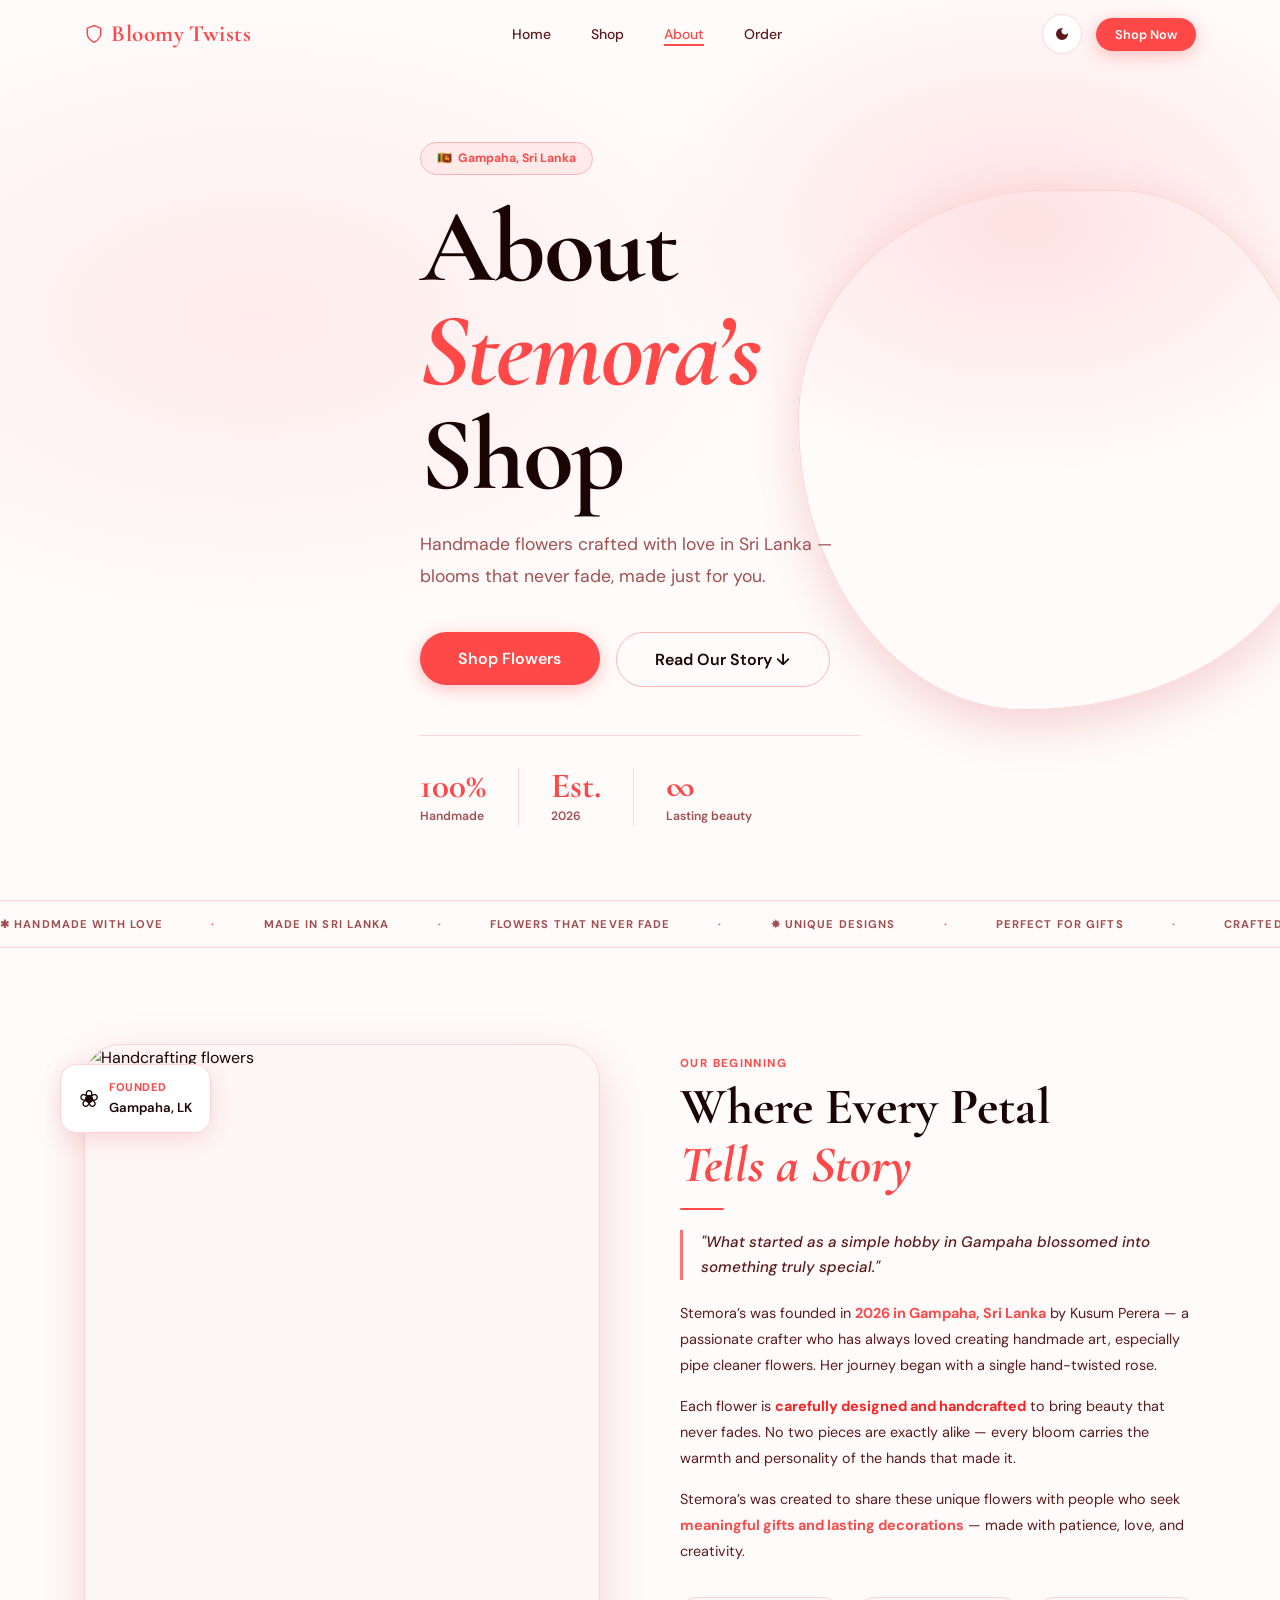
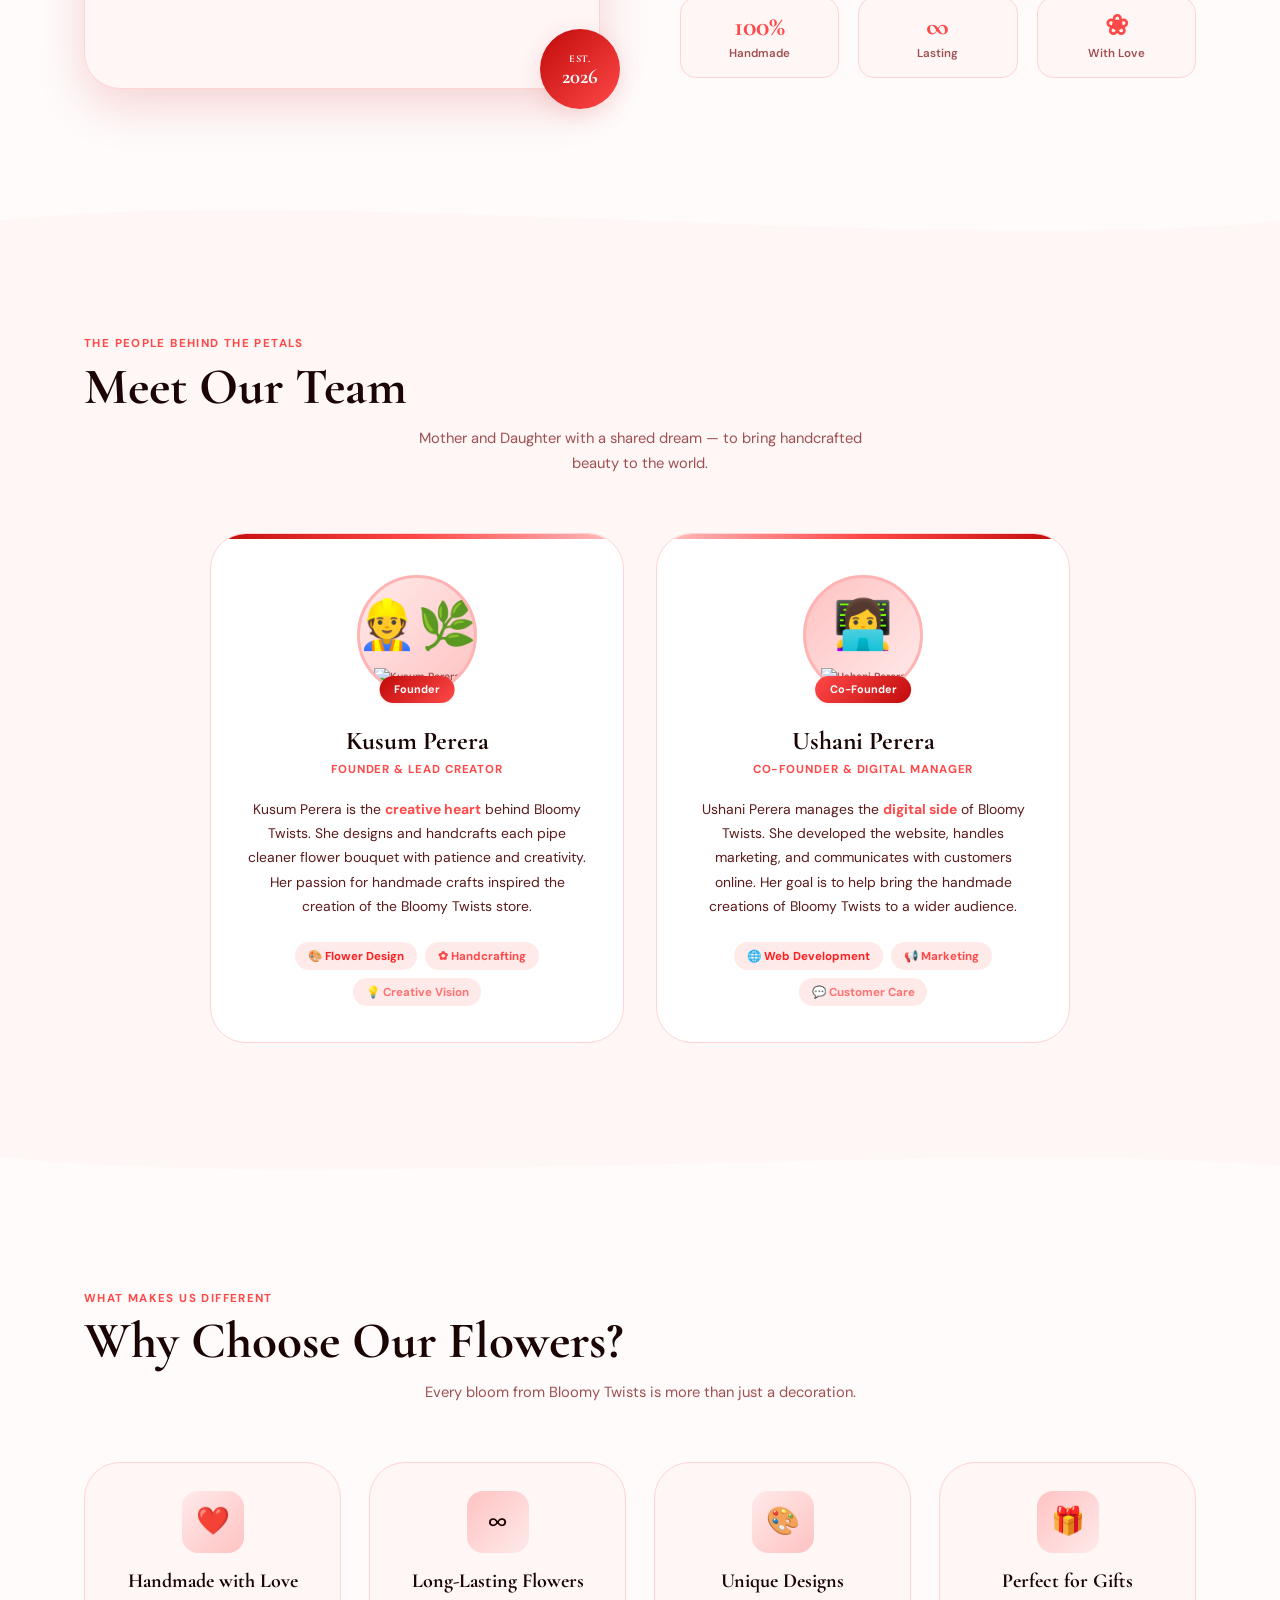
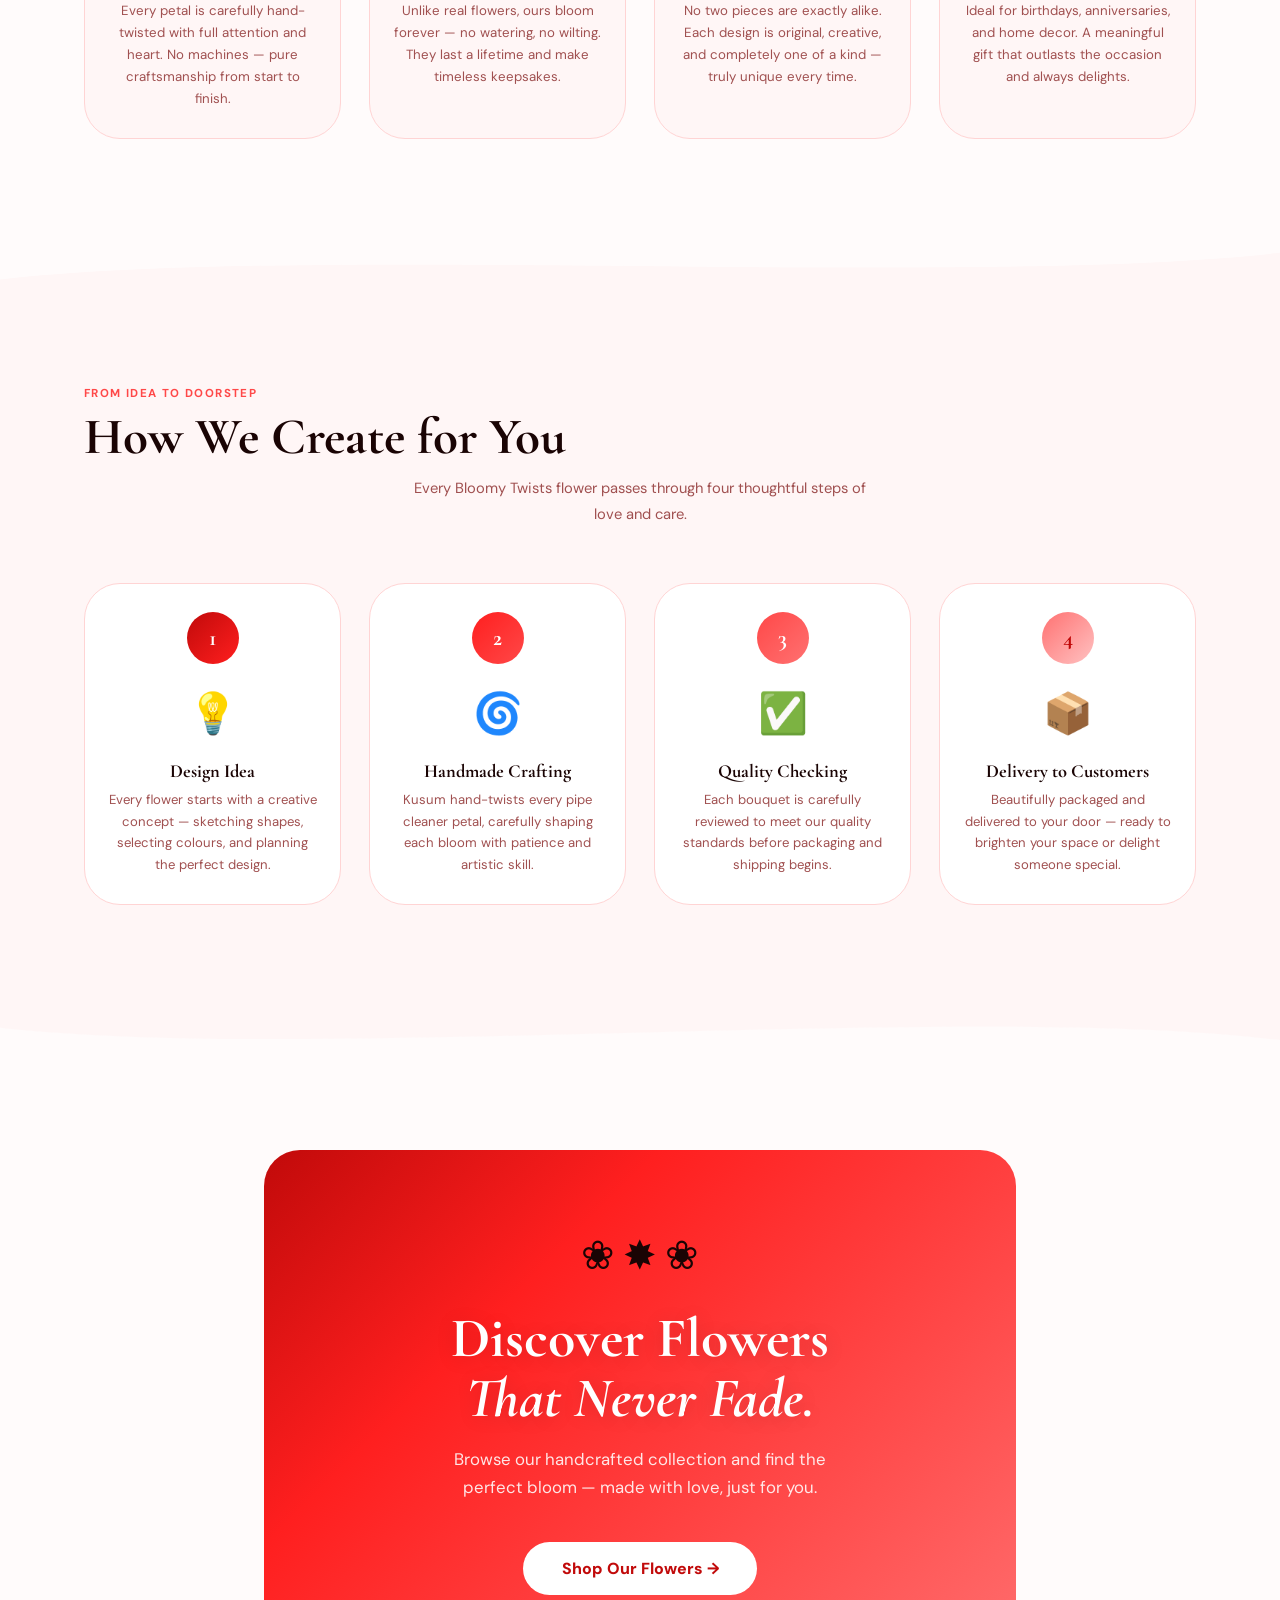
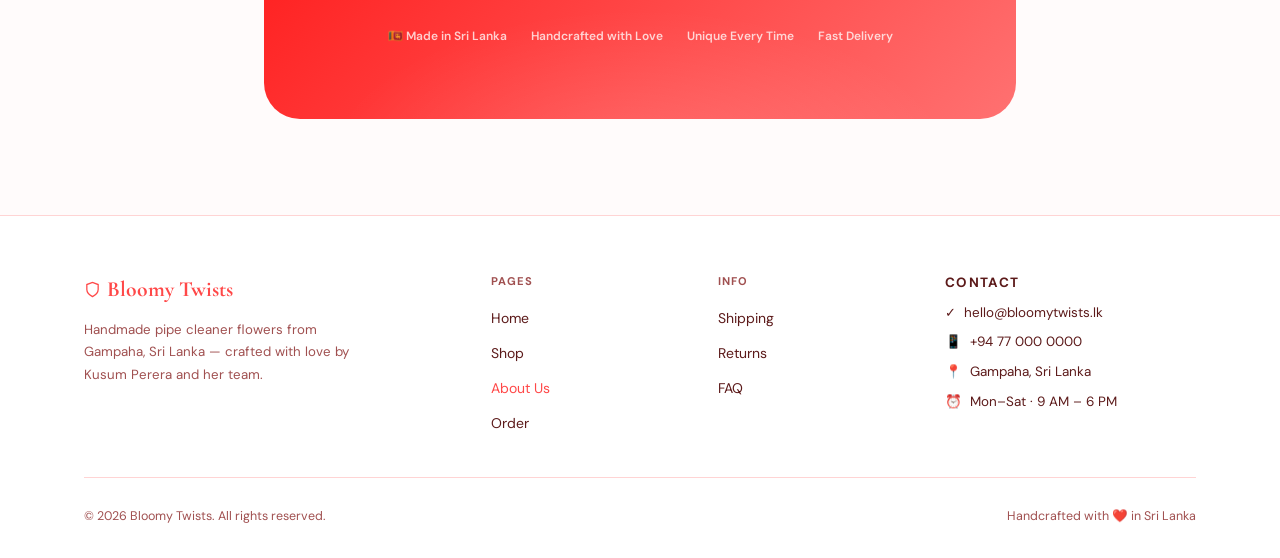
==== commit 9c48c270: "png added" ====
--- a/about.html
+++ b/about.html
@@ -509,4 +509,4 @@
 });
 </script>
 </body>
-</html>
+</html>
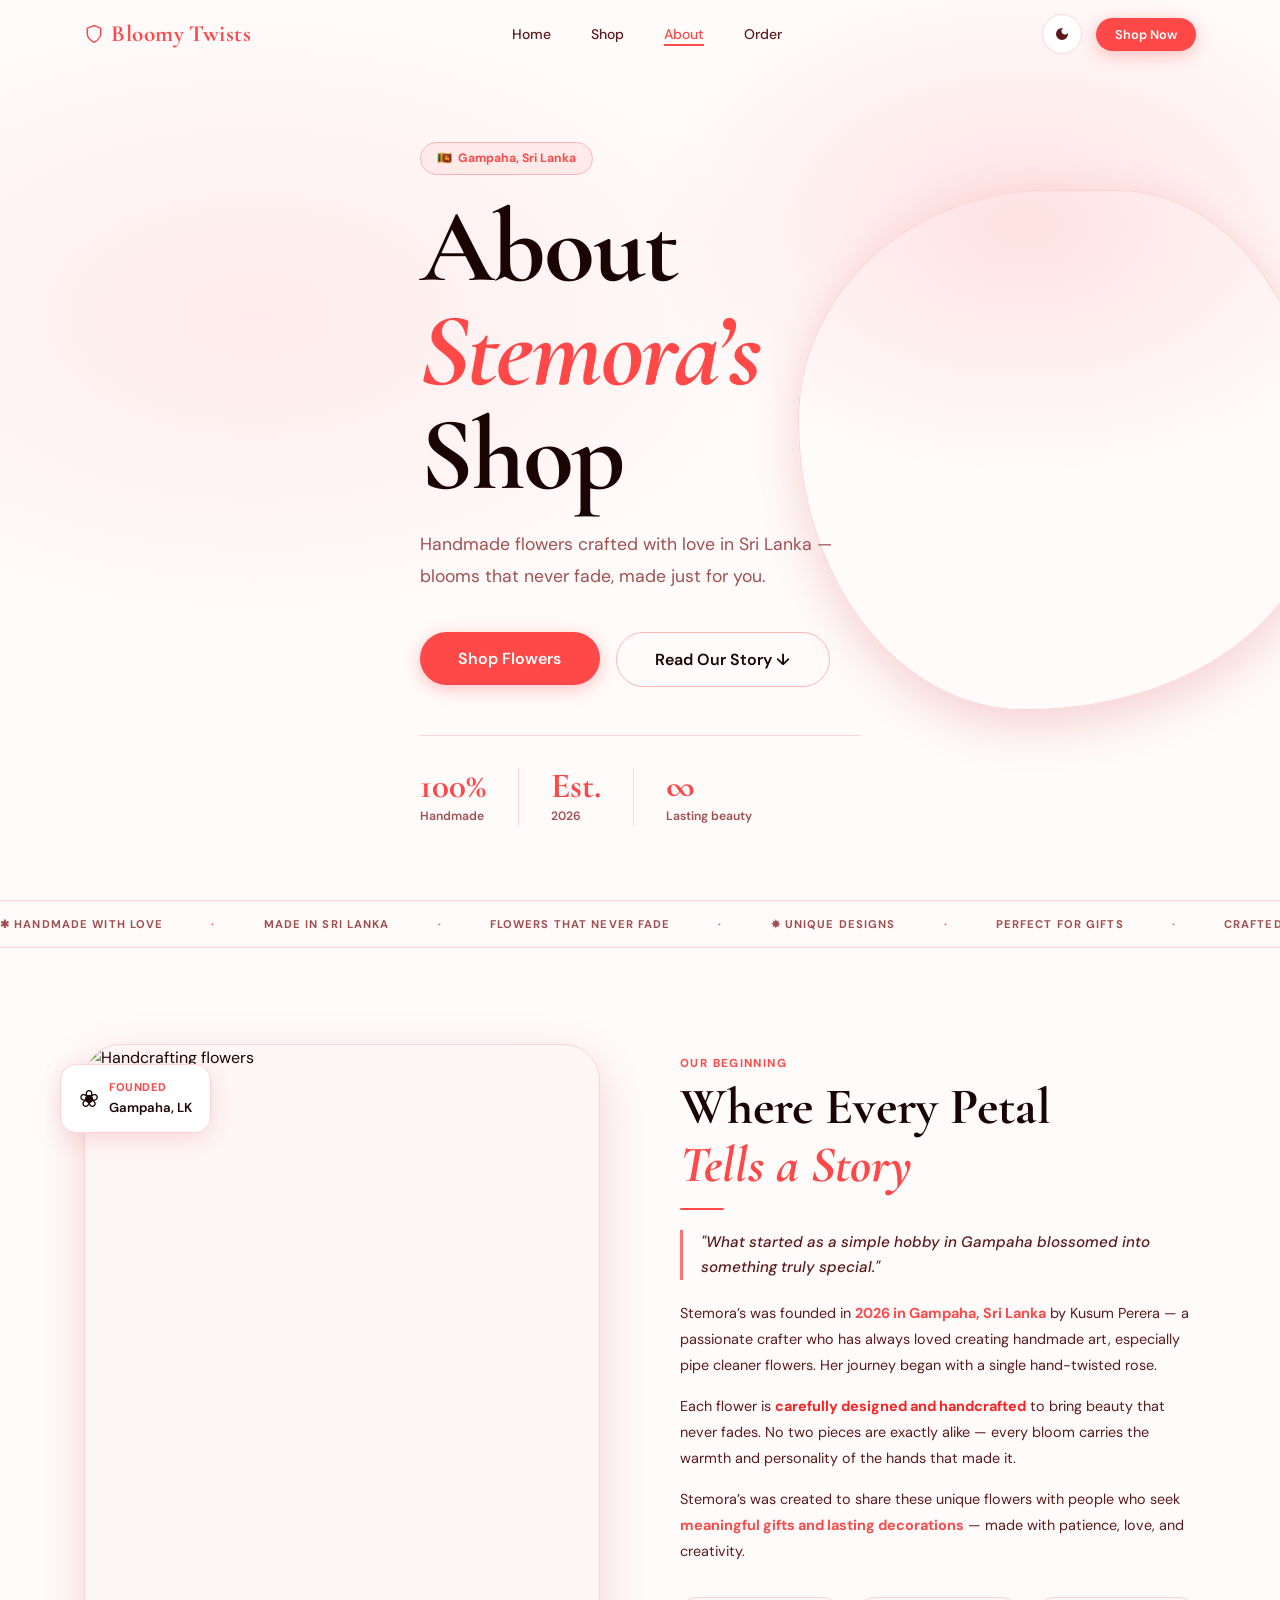
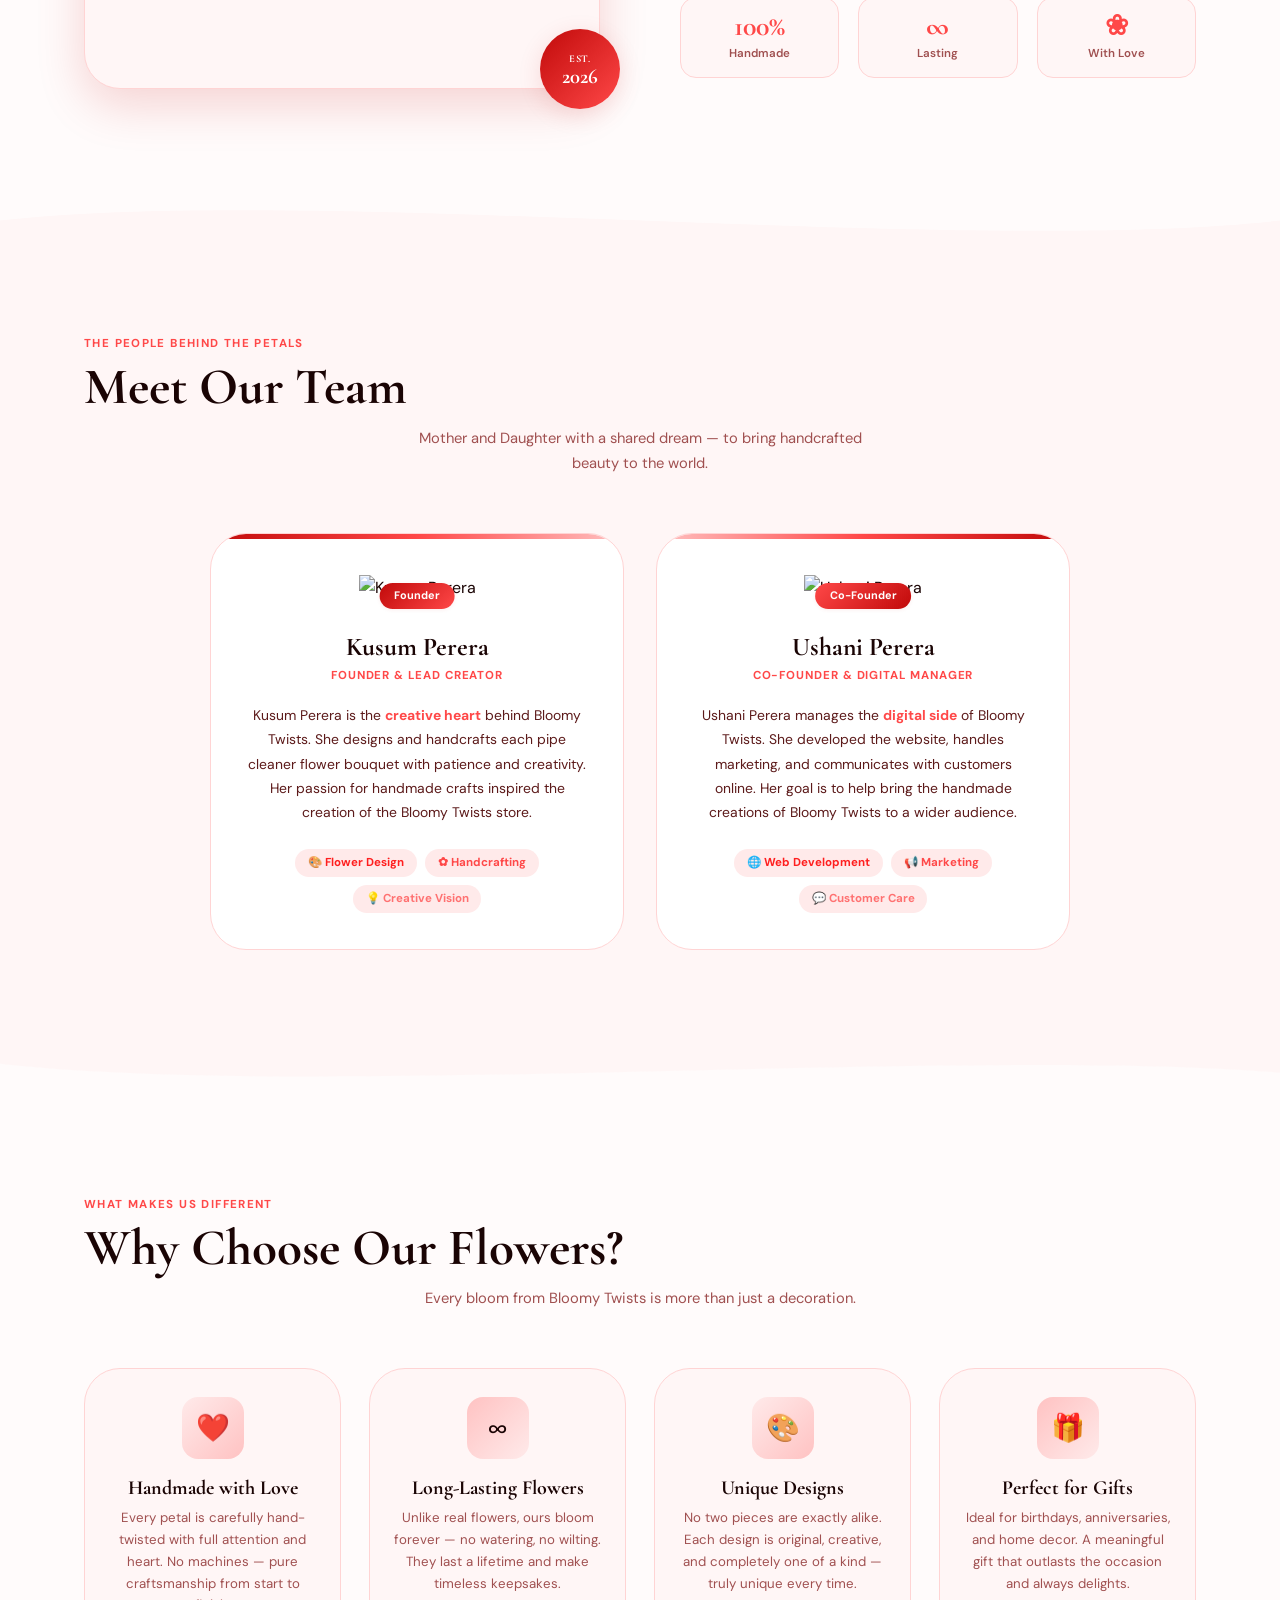
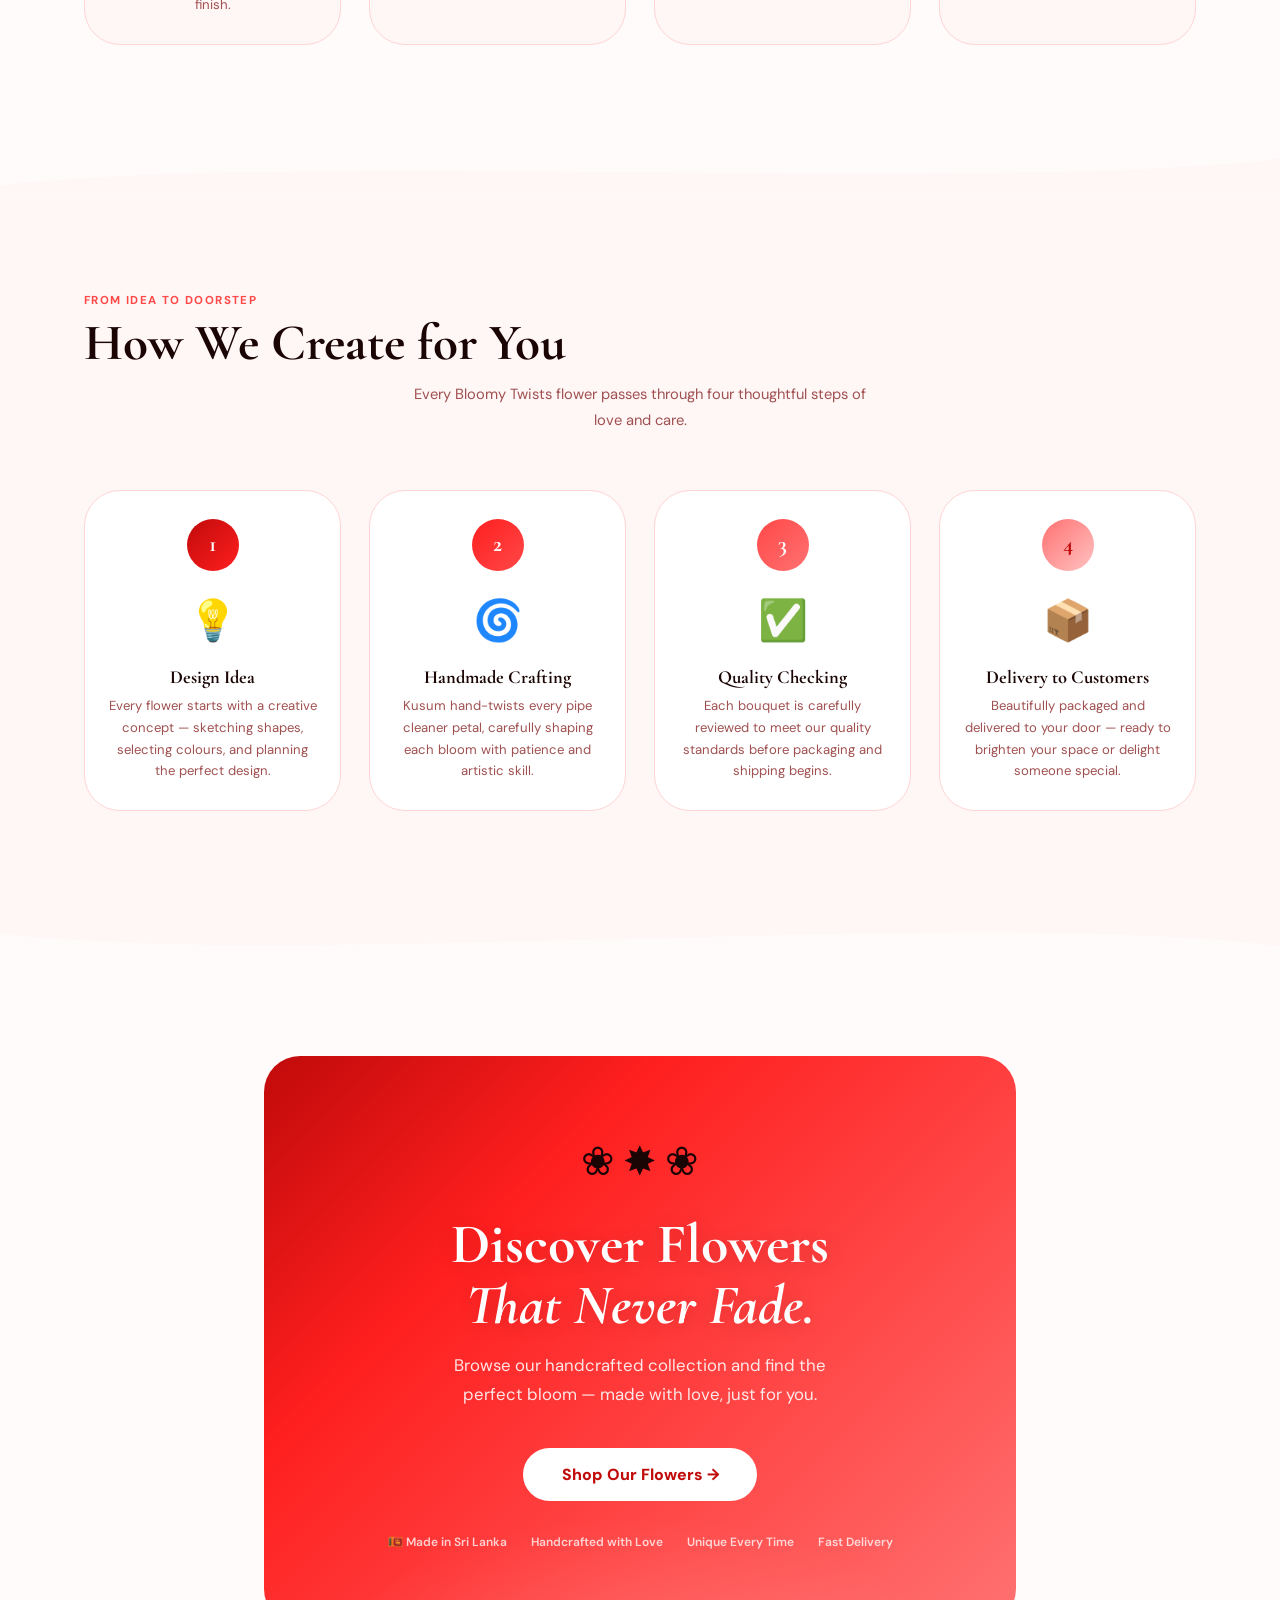
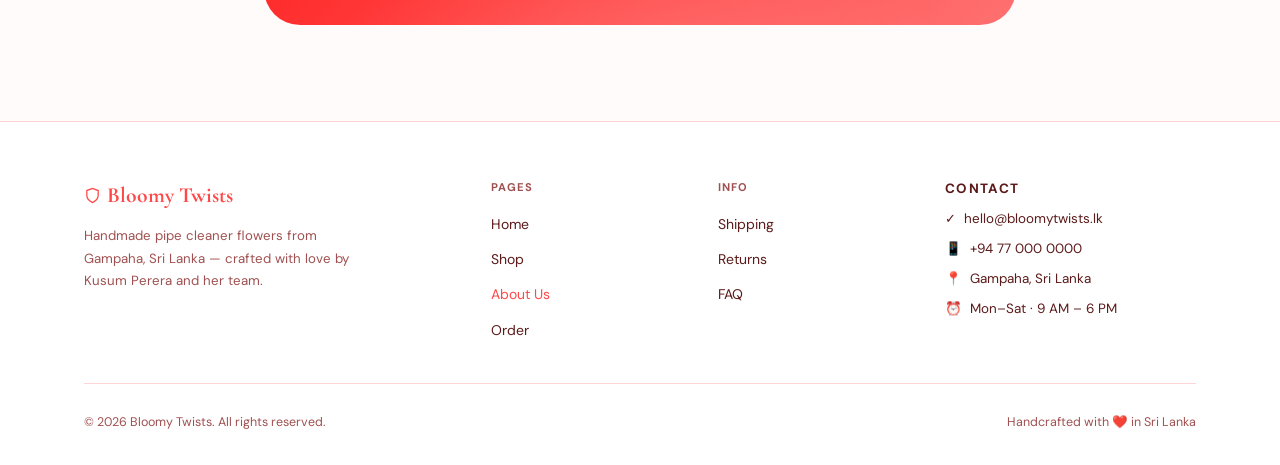
==== commit 9ffa409f: "png chahed" ====
--- a/about.html
+++ b/about.html
@@ -3,7 +3,7 @@
 <head>
   <meta charset="UTF-8" />
   <meta name="viewport" content="width=device-width, initial-scale=1.0" />
-  <title>About Us — Stemora’s</title>
+  <title>About Us — Stemoras</title>
   <script src="https://cdn.tailwindcss.com"></script>
   <link rel="preconnect" href="https://fonts.googleapis.com" />
   <link href="https://fonts.googleapis.com/css2?family=Cormorant+Garamond:ital,wght@0,400;0,500;0,600;0,700;1,400;1,600&family=DM+Sans:opsz,wght@9..40,300;9..40,400;9..40,500;9..40,600;9..40,700&display=swap" rel="stylesheet" />
@@ -281,10 +281,11 @@
         <div style="padding:2.25rem;display:flex;flex-direction:column;align-items:center;text-align:center">
           <div class="avatar-wrap" style="margin-bottom:1.5rem;position:relative">
             <!-- REPLACE: swap div below with <img src="kusum.jpg" alt="Kusum Perera" style="width:100%;height:100%;object-fit:cover"/> -->
-            <div class="avatar-circle" style="background:linear-gradient(135deg,var(--r50),var(--r100))">
+            <!-- <div class="avatar-circle" style="background:linear-gradient(135deg,var(--r50),var(--r100))">
               <span style="font-size:3rem">&#128119;&#8205;&#127807;</span>
-              <span style="font-size:.65rem;font-weight:600;color:var(--tx-3);margin-top:.2rem"><img src="kusum.jpg" alt="Kusum Perera" style="width:100%;height:100%;object-fit:cover"/></span>
-            </div>
+              <span style="font-size:.65rem;font-weight:600;color:var(--tx-3);margin-top:.2rem"></span>
+            </div> -->
+            <img src="kusum.png" alt="Kusum Perera" style="width:100%;height:100%;object-fit:cover"/>
             <div style="position:absolute;bottom:-8px;left:50%;transform:translateX(-50%);padding:.28rem .9rem;border-radius:var(--rad-full);background:linear-gradient(135deg,var(--r900),var(--r500));color:white;font-size:.68rem;font-weight:700;white-space:nowrap;box-shadow:var(--sh-sm)">Founder</div>
           </div>
           <h3 style="font-family:'Cormorant Garamond',serif;font-size:1.6rem;font-weight:700;color:var(--tx);margin-top:.5rem">Kusum Perera</h3>
@@ -304,10 +305,11 @@
         <div style="padding:2.25rem;display:flex;flex-direction:column;align-items:center;text-align:center">
           <div class="avatar-wrap" style="margin-bottom:1.5rem;position:relative">
             <!-- REPLACE: swap div below with <img src="ushani.jpg" alt="Ushani Perera" style="width:100%;height:100%;object-fit:cover"/> -->
-            <div class="avatar-circle" style="background:linear-gradient(135deg,var(--r100),var(--r50))">
+            <!-- <div class="avatar-circle" style="background:linear-gradient(135deg,var(--r100),var(--r50))">
               <span style="font-size:3rem">&#128105;&#8205;&#128187;</span>
-              <span style="font-size:.65rem;font-weight:600;color:var(--tx-3);margin-top:.2rem"><img src="ushani.jpg" alt="Ushani Perera" style="width:100%;height:100%;object-fit:cover"/></span>
-            </div>
+              <span style="font-size:.65rem;font-weight:600;color:var(--tx-3);margin-top:.2rem"><img src="ushani.png" alt="Ushani Perera" style="width:100%;height:100%;object-fit:cover"/></span>
+            </div> -->
+            <img src="ushani.png" alt="Ushani Perera" style="width:100%;height:100%;object-fit:cover"/>
             <div style="position:absolute;bottom:-8px;left:50%;transform:translateX(-50%);padding:.28rem .9rem;border-radius:var(--rad-full);background:linear-gradient(135deg,var(--r500),var(--r900));color:white;font-size:.68rem;font-weight:700;white-space:nowrap;box-shadow:var(--sh-sm)">Co-Founder</div>
           </div>
           <h3 style="font-family:'Cormorant Garamond',serif;font-size:1.6rem;font-weight:700;color:var(--tx);margin-top:.5rem">Ushani Perera</h3>
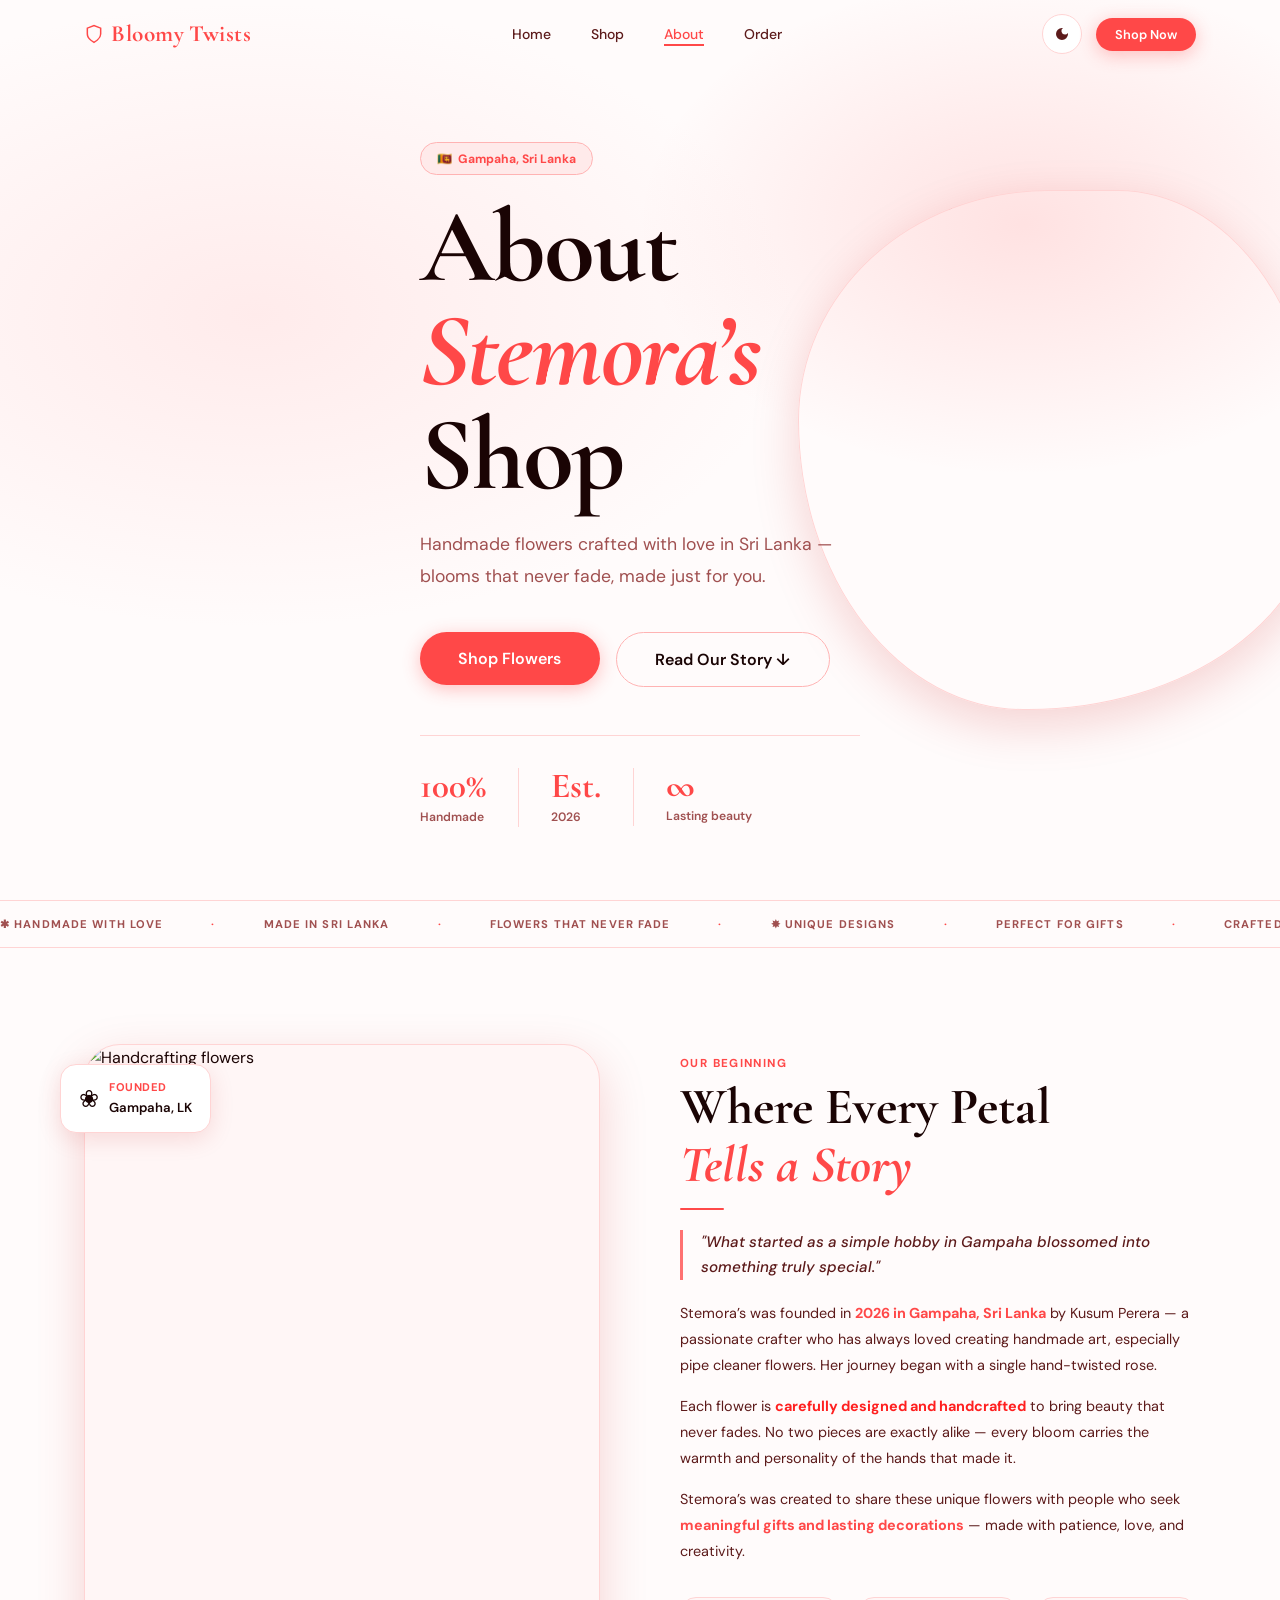
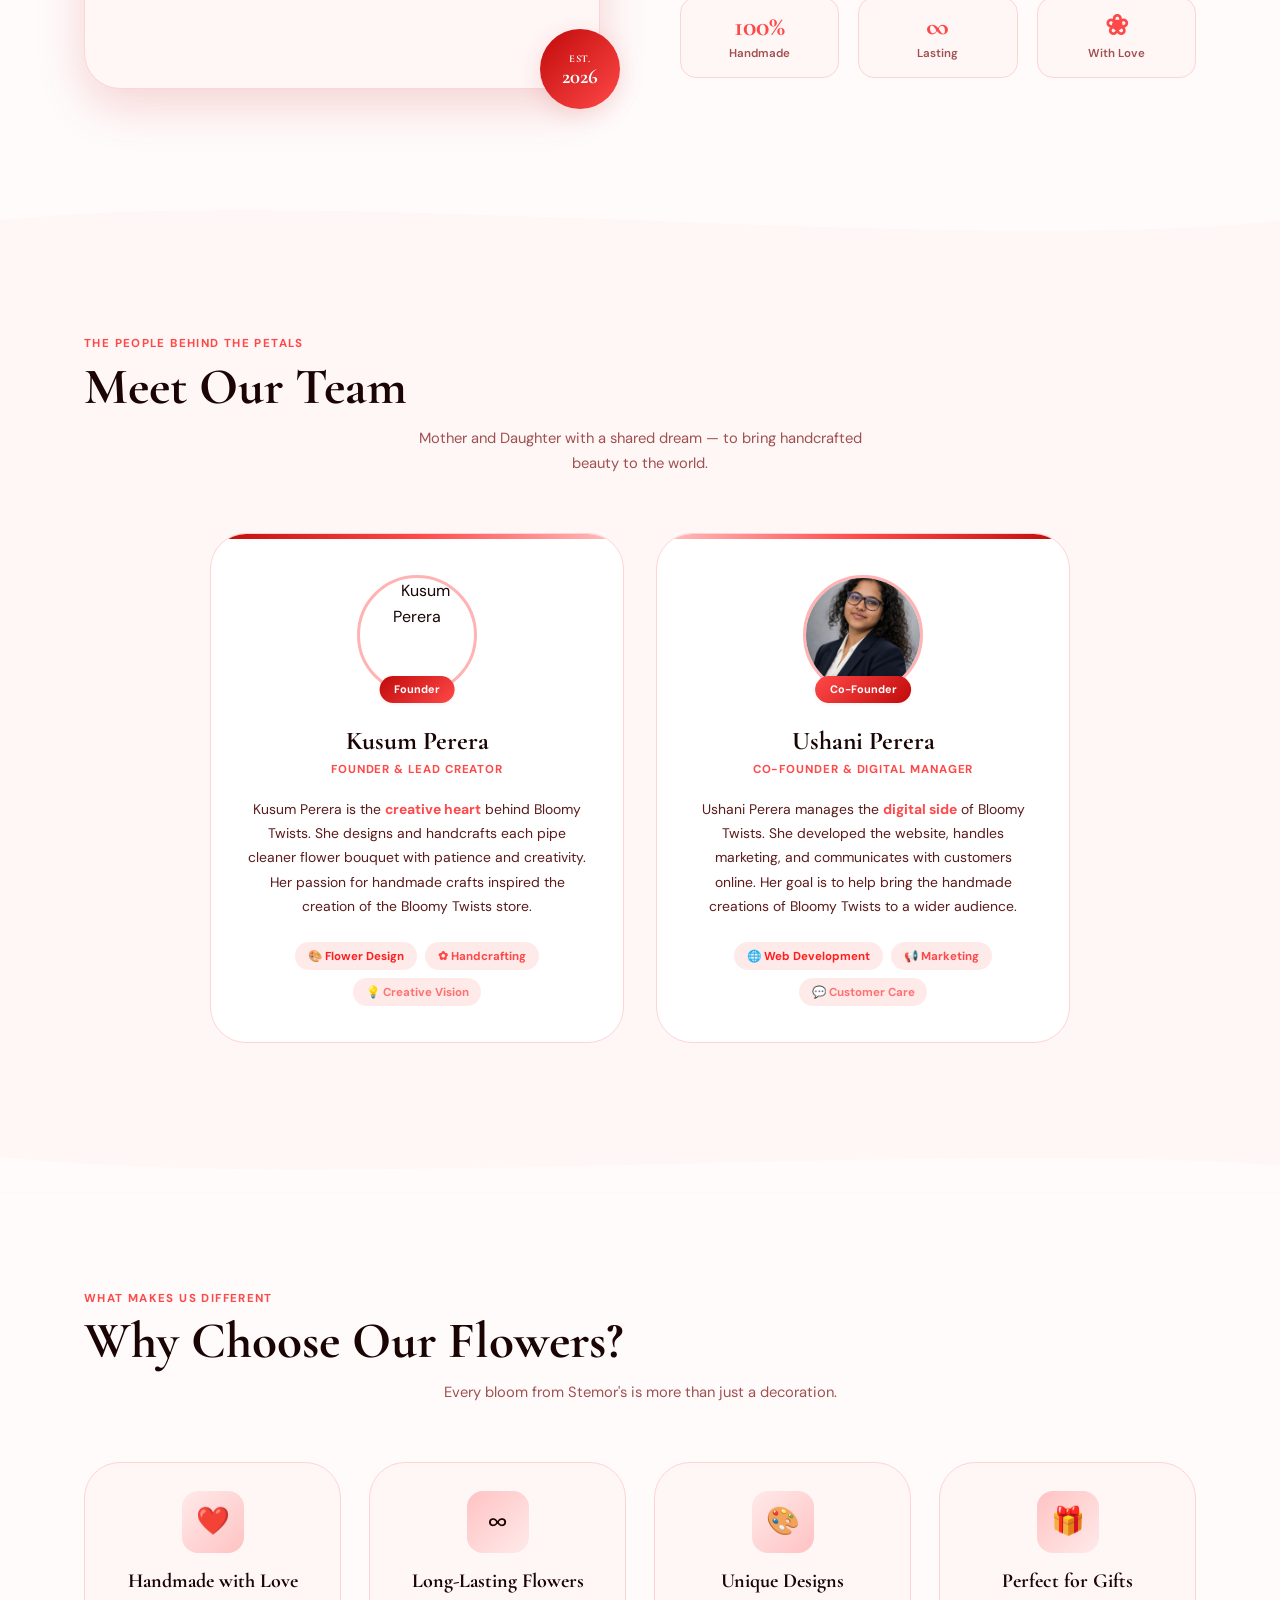
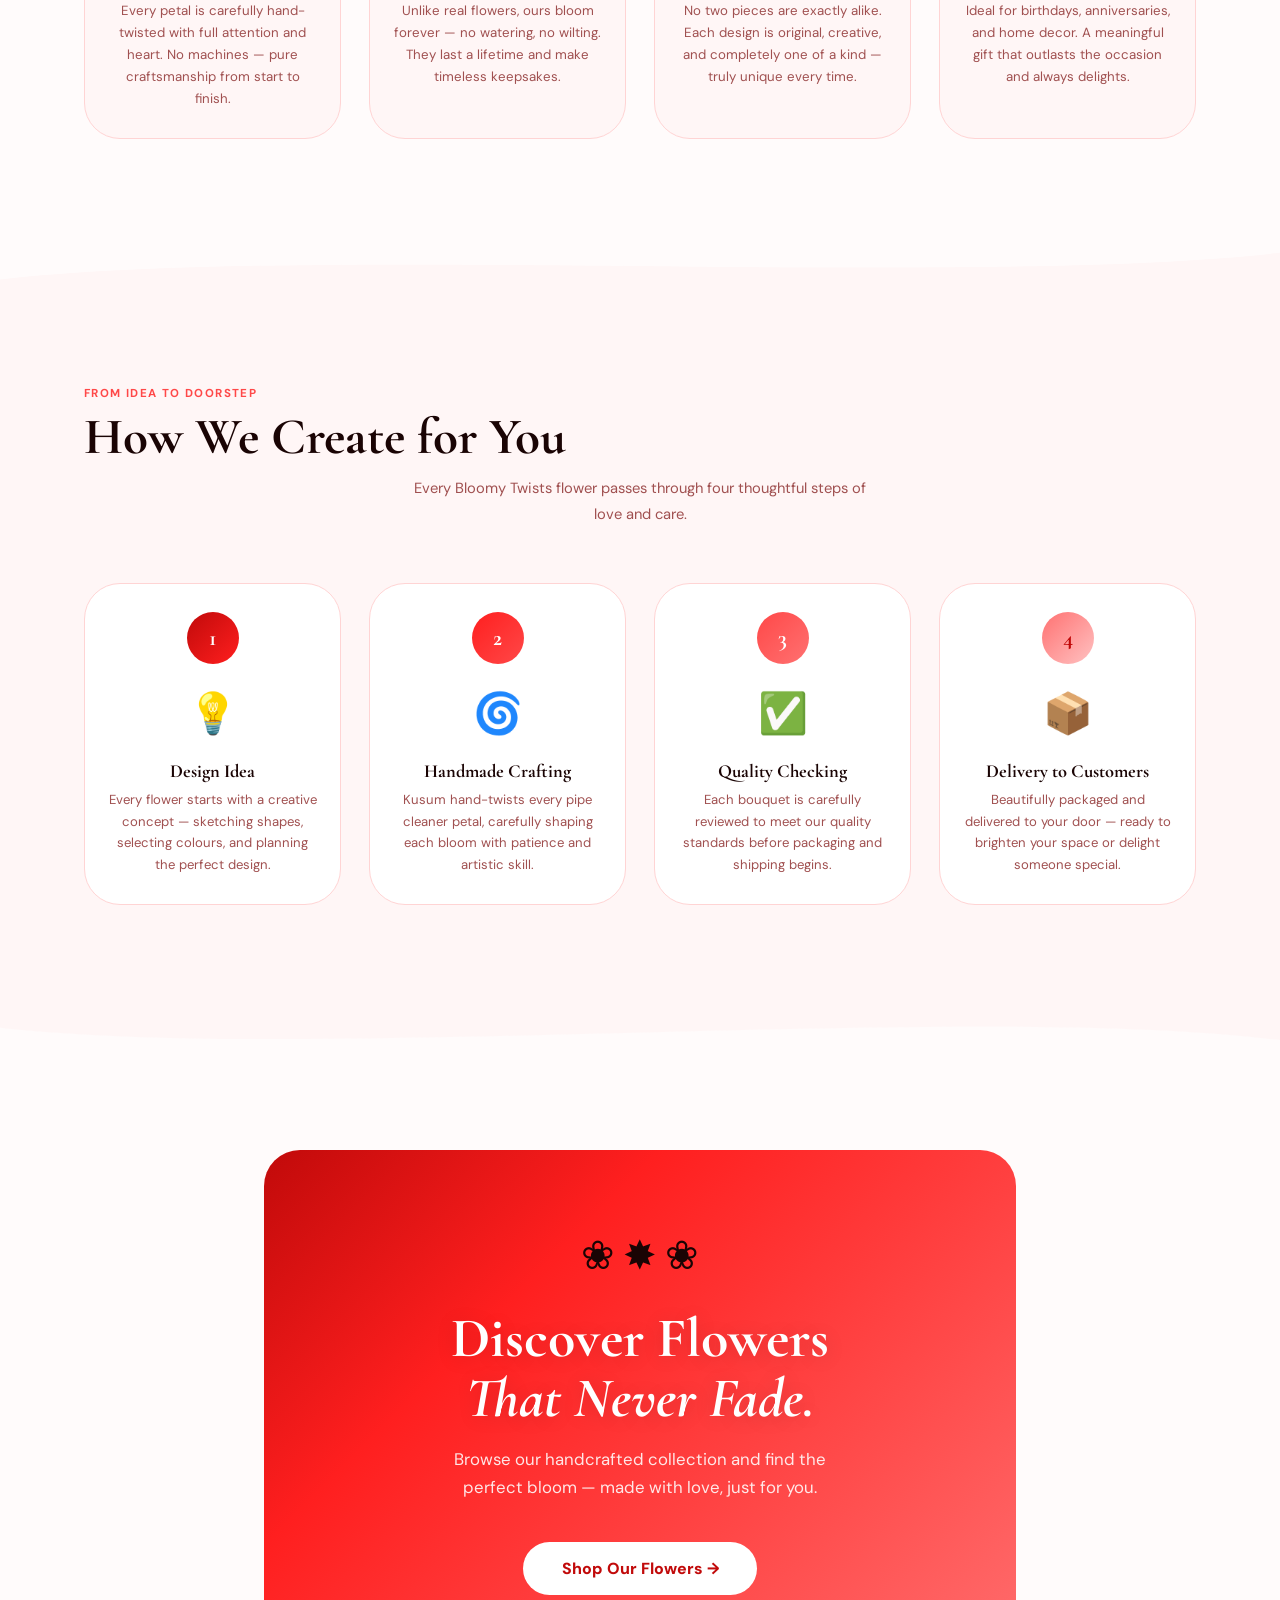
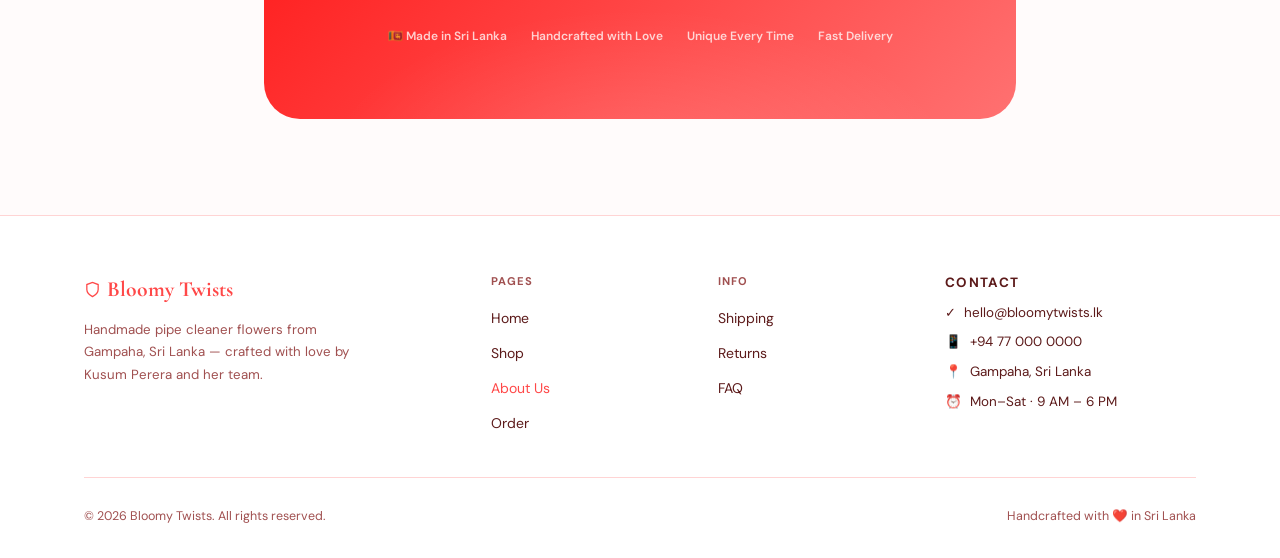
==== commit b00d1a6b: "img chaed" ====
--- a/about.html
+++ b/about.html
@@ -1,514 +1,2093 @@
-<!DOCTYPE html>
+<!doctype html>
 <html lang="en" data-theme="light">
-<head>
-  <meta charset="UTF-8" />
-  <meta name="viewport" content="width=device-width, initial-scale=1.0" />
-  <title>About Us — Stemoras</title>
-  <script src="https://cdn.tailwindcss.com"></script>
-  <link rel="preconnect" href="https://fonts.googleapis.com" />
-  <link href="https://fonts.googleapis.com/css2?family=Cormorant+Garamond:ital,wght@0,400;0,500;0,600;0,700;1,400;1,600&family=DM+Sans:opsz,wght@9..40,300;9..40,400;9..40,500;9..40,600;9..40,700&display=swap" rel="stylesheet" />
-  <style>
-    :root{
-      --r900:#C10A0A;--r700:#FF1F1F;--r500:#FF4848;--r300:#FF7171;--r100:#FFC2C2;--r50:#FFEAEA;--r25:#FFF6F6;
-      --bg:#FFFBFB;--bg-card:#FFFFFF;--bg-soft:#FFF6F6;--bg-muted:#FFEAEA;
-      --border:#FFD4D4;--border-s:#FFB3B3;
-      --tx:#1A0404;--tx-2:#5C1A1A;--tx-3:#A05050;
-      --accent:var(--r500);--accent-h:var(--r700);--accent-s:var(--r50);
-      --sh-sm:0 1px 4px rgba(193,10,10,.07);--sh-md:0 6px 24px rgba(193,10,10,.12);--sh-lg:0 16px 48px rgba(193,10,10,.17);
-      --rad-sm:8px;--rad-md:16px;--rad-lg:24px;--rad-xl:36px;--rad-full:9999px;
-    }
-    [data-theme="dark"]{
-      --bg:#0F0202;--bg-card:#1C0505;--bg-soft:#250707;--bg-muted:#2F0A0A;
-      --border:#4A1515;--border-s:#7A2222;
-      --tx:#FFE8E8;--tx-2:#FFAAAA;--tx-3:#CC7777;
-      --accent:var(--r300);--accent-h:var(--r100);--accent-s:#2A0808;
-      --sh-sm:0 1px 4px rgba(0,0,0,.45);--sh-md:0 6px 24px rgba(0,0,0,.55);--sh-lg:0 16px 48px rgba(0,0,0,.65);
-    }
-    *,*::before,*::after{box-sizing:border-box;margin:0;padding:0}
-    html{scroll-behavior:smooth}
-    body{font-family:'DM Sans',sans-serif;background:var(--bg);color:var(--tx);overflow-x:hidden;line-height:1.65;transition:background .35s,color .35s}
-    h1,h2,h3,h4{font-family:'Cormorant Garamond',serif;line-height:1.1}
-    a{text-decoration:none;color:inherit}
-    img{display:block;max-width:100%}
-    ::selection{background:var(--r100);color:var(--r900)}
-    ::-webkit-scrollbar{width:5px}
-    ::-webkit-scrollbar-track{background:var(--bg)}
-    ::-webkit-scrollbar-thumb{background:var(--r300);border-radius:3px}
-    .wrap{max-width:1160px;margin:0 auto;padding:0 1.5rem}
-    .sec{padding:6rem 0}
-    .eyebrow{font-size:.72rem;font-weight:700;letter-spacing:.12em;text-transform:uppercase;color:var(--accent)}
-    .sec-title{font-family:'Cormorant Garamond',serif;font-size:clamp(2rem,5vw,3.2rem);font-weight:700;color:var(--tx);line-height:1.12}
-    .sec-sub{font-size:.92rem;color:var(--tx-3);line-height:1.75;margin-top:.65rem;max-width:480px}
-    .divider{width:44px;height:2px;background:var(--accent);border-radius:2px;margin:.85rem 0}
-    .wave{line-height:0}.wave svg{display:block}
-    /* Navbar */
-    #navbar{position:fixed;inset:0 0 auto 0;z-index:200;height:68px;display:flex;align-items:center;transition:background .3s,box-shadow .3s}
-    #navbar.scrolled{background:color-mix(in srgb,var(--bg) 90%,transparent);backdrop-filter:blur(18px);box-shadow:var(--sh-sm);border-bottom:1px solid var(--border)}
-    .nav-wrap{display:flex;align-items:center;justify-content:space-between;width:100%;max-width:1160px;margin:0 auto;padding:0 1.5rem}
-    .nav-logo{font-family:'Cormorant Garamond',serif;font-size:1.45rem;font-weight:700;color:var(--accent);display:flex;align-items:center;gap:.45rem;letter-spacing:.02em}
-    .nav-links{display:flex;align-items:center;gap:2.5rem;list-style:none}
-    .nav-links a{font-size:.875rem;font-weight:500;color:var(--tx-2);position:relative;transition:color .2s}
-    .nav-links a::after{content:'';position:absolute;bottom:-3px;left:0;width:0;height:1.5px;background:var(--accent);transition:width .25s}
-    .nav-links a:hover,.nav-links a.active{color:var(--accent)}
-    .nav-links a:hover::after,.nav-links a.active::after{width:100%}
-    .nav-right{display:flex;align-items:center;gap:.85rem}
-    .theme-toggle{width:40px;height:40px;border-radius:var(--rad-full);border:1.5px solid var(--border);background:var(--bg-card);color:var(--tx-2);cursor:pointer;display:flex;align-items:center;justify-content:center;font-size:1rem;transition:border-color .2s,transform .2s,background .2s}
-    .theme-toggle:hover{border-color:var(--accent);transform:scale(1.08)}
-    .ham-btn{display:none;background:none;border:none;cursor:pointer;color:var(--tx);padding:.25rem}
-    .mob-menu{display:none;position:fixed;top:68px;left:0;right:0;z-index:199;background:var(--bg-card);border-bottom:1px solid var(--border);box-shadow:var(--sh-md);padding:1.25rem;flex-direction:column;gap:.25rem}
-    .mob-menu.open{display:flex}
-    .mob-menu a{padding:.85rem 1rem;border-radius:var(--rad-sm);font-weight:500;font-size:.9rem;color:var(--tx-2);transition:background .15s,color .15s}
-    .mob-menu a:hover{background:var(--bg-soft);color:var(--accent)}
-    .mob-menu a.active{color:var(--accent);font-weight:700}
-    /* Buttons */
-    .btn{display:inline-flex;align-items:center;justify-content:center;gap:.5rem;padding:.8rem 1.85rem;border-radius:var(--rad-full);font-family:'DM Sans',sans-serif;font-size:.875rem;font-weight:600;cursor:pointer;border:none;white-space:nowrap;transition:transform .22s,box-shadow .22s,background .22s}
-    .btn:hover{transform:translateY(-2px)}
-    .btn-primary{background:var(--accent);color:#fff;box-shadow:0 4px 18px rgba(255,72,72,.32)}
-    .btn-primary:hover{background:var(--accent-h);box-shadow:0 8px 28px rgba(255,72,72,.46)}
-    .btn-outline{background:transparent;border:1.5px solid var(--border-s);color:var(--tx)}
-    .btn-outline:hover{border-color:var(--accent);color:var(--accent);background:var(--accent-s)}
-    .btn-lg{padding:1rem 2.4rem;font-size:1rem}
-    .btn-sm{padding:.5rem 1.2rem;font-size:.8rem}
-    /* Scroll reveal */
-    .reveal{opacity:0;transform:translateY(36px);transition:opacity .72s cubic-bezier(.22,1,.36,1),transform .72s cubic-bezier(.22,1,.36,1)}
-    .reveal.in{opacity:1;transform:none}
-    .reveal-l{opacity:0;transform:translateX(-38px);transition:opacity .72s cubic-bezier(.22,1,.36,1),transform .72s cubic-bezier(.22,1,.36,1)}
-    .reveal-l.in{opacity:1;transform:none}
-    .reveal-r{opacity:0;transform:translateX(38px);transition:opacity .72s cubic-bezier(.22,1,.36,1),transform .72s cubic-bezier(.22,1,.36,1)}
-    .reveal-r.in{opacity:1;transform:none}
-    .sd1{transition-delay:.08s}.sd2{transition-delay:.18s}.sd3{transition-delay:.28s}.sd4{transition-delay:.38s}
-    /* Hero */
-    .hero{min-height:100svh;display:flex;align-items:center;position:relative;overflow:hidden;padding-top:68px}
-    .hero-bg{position:absolute;inset:0;z-index:0;background:radial-gradient(ellipse 68% 56% at 20% 35%,rgba(255,194,194,.28) 0%,transparent 62%),radial-gradient(ellipse 52% 48% at 80% 25%,rgba(255,72,72,.14) 0%,transparent 58%),var(--bg)}
-    [data-theme="dark"] .hero-bg{background:radial-gradient(ellipse 68% 56% at 20% 35%,rgba(193,10,10,.22) 0%,transparent 62%),radial-gradient(ellipse 52% 48% at 80% 25%,rgba(255,72,72,.1) 0%,transparent 58%),var(--bg)}
-    .hero-content{position:relative;z-index:2;max-width:580px}
-    @keyframes fadeUp{from{opacity:0;transform:translateY(28px)}to{opacity:1;transform:none}}
-    .a1{animation:fadeUp .9s cubic-bezier(.22,1,.36,1) .15s both}
-    .a2{animation:fadeUp .9s cubic-bezier(.22,1,.36,1) .32s both}
-    .a3{animation:fadeUp .9s cubic-bezier(.22,1,.36,1) .48s both}
-    .a4{animation:fadeUp .9s cubic-bezier(.22,1,.36,1) .64s both}
-    .a5{animation:fadeUp .9s cubic-bezier(.22,1,.36,1) .78s both}
-    .hero-title{font-size:clamp(3.2rem,9vw,6.5rem);font-weight:700;line-height:1;letter-spacing:-.02em;color:var(--tx)}
-    .hero-title em{font-style:italic;color:var(--accent)}
-    .hero-sub{font-size:clamp(.95rem,2vw,1.1rem);color:var(--tx-3);max-width:440px;line-height:1.78;margin:1.4rem 0 2.5rem}
-    .hero-visual{position:absolute;right:-3%;top:50%;transform:translateY(-50%);width:min(44%,520px);aspect-ratio:1;border-radius:50% 40% 58% 45%/46% 54% 42% 58%;overflow:hidden;border:1px solid var(--border);box-shadow:var(--sh-lg);animation:floatBlob 8s ease-in-out infinite}
-    .hero-visual img{width:100%;height:100%;object-fit:cover}
-    @keyframes floatBlob{0%,100%{transform:translateY(calc(-50% + 0px))}50%{transform:translateY(calc(-50% - 18px))}}
-    .petal-field{position:absolute;inset:0;overflow:hidden;pointer-events:none;z-index:0}
-    .petal{position:absolute;opacity:0;user-select:none;animation:petalRise var(--dur) var(--dly) ease-in-out infinite}
-    @keyframes petalRise{0%{opacity:0;transform:translateY(0) rotate(0deg) translateX(0)}12%{opacity:.65}85%{opacity:.3}100%{opacity:0;transform:translateY(-100vh) rotate(400deg) translateX(var(--dx))}}
-    /* Marquee */
-    .marquee{overflow:hidden;border-top:1px solid var(--border);border-bottom:1px solid var(--border);padding:.85rem 0}
-    .marq-track{display:flex;gap:3rem;white-space:nowrap;animation:marqScroll 26s linear infinite}
-    .marq-track span{font-size:.7rem;font-weight:700;letter-spacing:.1em;text-transform:uppercase;color:var(--tx-3)}
-    .marq-dot{color:var(--accent)!important}
-    @keyframes marqScroll{from{transform:translateX(0)}to{transform:translateX(-50%)}}
-    /* Story */
-    .story-quote{border-left:3.5px solid var(--r300);padding-left:1.1rem;margin:1.25rem 0}
-    .stat-pill{text-align:center;padding:.9rem 1rem;border-radius:var(--rad-md);background:var(--bg-soft);border:1px solid var(--border)}
-    .stat-val{font-family:'Cormorant Garamond',serif;font-size:1.75rem;font-weight:700;color:var(--accent);line-height:1}
-    .stat-lbl{font-size:.72rem;font-weight:600;color:var(--tx-3);margin-top:.25rem}
-    /* Team */
-    .team-card{background:var(--bg-card);border:1px solid var(--border);border-radius:var(--rad-xl);overflow:hidden;transition:transform .35s cubic-bezier(.22,1,.36,1),box-shadow .35s,border-color .3s}
-    .team-card:hover{transform:translateY(-12px) scale(1.012);box-shadow:var(--sh-lg);border-color:var(--border-s)}
-    .avatar-wrap{transition:transform .3s,box-shadow .3s}
-    .team-card:hover .avatar-wrap{transform:scale(1.06) rotate(2deg);box-shadow:0 12px 32px rgba(193,10,10,.22)}
-    .avatar-circle{width:120px;height:120px;border-radius:50%;overflow:hidden;display:flex;flex-direction:column;align-items:center;justify-content:center;border:3px solid var(--border-s)}
-    .skill-pill{display:inline-flex;align-items:center;gap:.3rem;padding:.28rem .8rem;border-radius:var(--rad-full);font-size:.72rem;font-weight:700}
-    /* Features */
-    .feat-card{border-radius:var(--rad-xl);padding:1.75rem 1.5rem;text-align:center;border:1px solid var(--border);background:var(--bg-soft);transition:transform .3s cubic-bezier(.22,1,.36,1),box-shadow .3s,background .28s,border-color .28s}
-    .feat-card:hover{transform:translateY(-10px);box-shadow:var(--sh-lg);background:var(--bg-card);border-color:var(--border-s)}
-    .feat-icon{width:62px;height:62px;border-radius:var(--rad-md);display:flex;align-items:center;justify-content:center;font-size:1.7rem;margin:0 auto 1.1rem;background:var(--bg-muted)}
-    @keyframes iconBounce{0%,100%{transform:scale(1)}50%{transform:scale(1.1)}}
-    .feat-card:hover .feat-icon{animation:iconBounce .55s ease}
-    /* Steps */
-    .step-card{background:var(--bg-card);border:1px solid var(--border);border-radius:var(--rad-xl);padding:1.75rem 1.4rem;text-align:center;position:relative;z-index:1;transition:transform .3s cubic-bezier(.22,1,.36,1),box-shadow .3s,border-color .3s}
-    .step-card:hover{transform:translateY(-8px) scale(1.025);box-shadow:var(--sh-lg);border-color:var(--border-s)}
-    .step-num{width:52px;height:52px;border-radius:50%;display:flex;align-items:center;justify-content:center;font-family:'Cormorant Garamond',serif;font-size:1.4rem;font-weight:700;color:#fff;margin:0 auto 1rem}
-    /* CTA */
-    .cta-wrap{border-radius:var(--rad-xl);overflow:hidden;position:relative}
-    .cta-grad{background:linear-gradient(135deg,var(--r900) 0%,var(--r700) 30%,var(--r500) 65%,var(--r300) 100%)}
-    .cta-btn{background:white;color:var(--r900);font-family:'DM Sans',sans-serif;font-weight:800;transition:transform .24s,box-shadow .24s,background .22s}
-    .cta-btn:hover{transform:translateY(-4px) scale(1.04);box-shadow:0 18px 44px rgba(255,255,255,.32);background:var(--r25)}
-    /* Footer */
-    footer{background:var(--bg-card);border-top:1px solid var(--border);padding:3.5rem 0 2rem}
-    .ft-grid{display:grid;grid-template-columns:2fr 1fr 1fr 1.4fr;gap:3rem;margin-bottom:2.5rem}
-    .ft-logo{font-family:'Cormorant Garamond',serif;font-size:1.35rem;font-weight:700;color:var(--accent);display:flex;align-items:center;gap:.4rem;margin-bottom:.7rem}
-    .ft-about{font-size:.83rem;color:var(--tx-3);line-height:1.7;max-width:270px}
-    .ft-hed{font-size:.7rem;font-weight:700;letter-spacing:.1em;text-transform:uppercase;color:var(--tx-3);margin-bottom:.9rem}
-    .ft-links{list-style:none;display:flex;flex-direction:column;gap:.55rem}
-    .ft-links a{font-size:.875rem;color:var(--tx-2);transition:color .2s}
-    .ft-links a:hover{color:var(--accent)}
-    .ft-contact p{font-size:.84rem;color:var(--tx-2);margin-bottom:.48rem;display:flex;align-items:center;gap:.5rem}
-    .ft-bot{padding-top:1.75rem;border-top:1px solid var(--border);display:flex;align-items:center;justify-content:space-between;flex-wrap:wrap;gap:1rem}
-    .ft-bot p{font-size:.78rem;color:var(--tx-3)}
-    /* Grid helpers */
-    .g2{display:grid;grid-template-columns:1fr 1fr;gap:1.2rem}
-    .g3{display:grid;grid-template-columns:repeat(3,1fr);gap:1.2rem}
-    .g4{display:grid;grid-template-columns:repeat(auto-fill,minmax(230px,1fr));gap:1.75rem}
-    .lk-badge{display:inline-flex;align-items:center;gap:.4rem;padding:.35rem 1rem;border-radius:var(--rad-full);font-size:.76rem;font-weight:700;background:var(--bg-muted);border:1px solid var(--border-s);color:var(--accent)}
-    /* Responsive */
-    @media(max-width:900px){.nav-links{display:none}.ham-btn{display:flex}.hero-visual{display:none}.ft-grid{grid-template-columns:1fr 1fr}}
-    @media(max-width:720px){.team-grid-wrap,.story-grid{grid-template-columns:1fr!important;gap:3rem!important}}
-    @media(max-width:600px){.sec{padding:4rem 0}.hero-title{font-size:clamp(2.8rem,13vw,4rem)}.ft-grid{grid-template-columns:1fr;gap:2rem}.g2,.g3{grid-template-columns:1fr}}
-  </style>
-</head>
-<body>
+  <head>
+    <meta charset="UTF-8" />
+    <meta name="viewport" content="width=device-width, initial-scale=1.0" />
+    <title>About Us — Stemoras</title>
+    <script src="https://cdn.tailwindcss.com"></script>
+    <link rel="preconnect" href="https://fonts.googleapis.com" />
+    <link
+      href="https://fonts.googleapis.com/css2?family=Cormorant+Garamond:ital,wght@0,400;0,500;0,600;0,700;1,400;1,600&family=DM+Sans:opsz,wght@9..40,300;9..40,400;9..40,500;9..40,600;9..40,700&display=swap"
+      rel="stylesheet"
+    />
+    <style>
+      :root {
+        --r900: #c10a0a;
+        --r700: #ff1f1f;
+        --r500: #ff4848;
+        --r300: #ff7171;
+        --r100: #ffc2c2;
+        --r50: #ffeaea;
+        --r25: #fff6f6;
+        --bg: #fffbfb;
+        --bg-card: #ffffff;
+        --bg-soft: #fff6f6;
+        --bg-muted: #ffeaea;
+        --border: #ffd4d4;
+        --border-s: #ffb3b3;
+        --tx: #1a0404;
+        --tx-2: #5c1a1a;
+        --tx-3: #a05050;
+        --accent: var(--r500);
+        --accent-h: var(--r700);
+        --accent-s: var(--r50);
+        --sh-sm: 0 1px 4px rgba(193, 10, 10, 0.07);
+        --sh-md: 0 6px 24px rgba(193, 10, 10, 0.12);
+        --sh-lg: 0 16px 48px rgba(193, 10, 10, 0.17);
+        --rad-sm: 8px;
+        --rad-md: 16px;
+        --rad-lg: 24px;
+        --rad-xl: 36px;
+        --rad-full: 9999px;
+      }
+      [data-theme="dark"] {
+        --bg: #0f0202;
+        --bg-card: #1c0505;
+        --bg-soft: #250707;
+        --bg-muted: #2f0a0a;
+        --border: #4a1515;
+        --border-s: #7a2222;
+        --tx: #ffe8e8;
+        --tx-2: #ffaaaa;
+        --tx-3: #cc7777;
+        --accent: var(--r300);
+        --accent-h: var(--r100);
+        --accent-s: #2a0808;
+        --sh-sm: 0 1px 4px rgba(0, 0, 0, 0.45);
+        --sh-md: 0 6px 24px rgba(0, 0, 0, 0.55);
+        --sh-lg: 0 16px 48px rgba(0, 0, 0, 0.65);
+      }
+      *,
+      *::before,
+      *::after {
+        box-sizing: border-box;
+        margin: 0;
+        padding: 0;
+      }
+      html {
+        scroll-behavior: smooth;
+      }
+      body {
+        font-family: "DM Sans", sans-serif;
+        background: var(--bg);
+        color: var(--tx);
+        overflow-x: hidden;
+        line-height: 1.65;
+        transition:
+          background 0.35s,
+          color 0.35s;
+      }
+      h1,
+      h2,
+      h3,
+      h4 {
+        font-family: "Cormorant Garamond", serif;
+        line-height: 1.1;
+      }
+      a {
+        text-decoration: none;
+        color: inherit;
+      }
+      img {
+        display: block;
+        max-width: 100%;
+      }
+      ::selection {
+        background: var(--r100);
+        color: var(--r900);
+      }
+      ::-webkit-scrollbar {
+        width: 5px;
+      }
+      ::-webkit-scrollbar-track {
+        background: var(--bg);
+      }
+      ::-webkit-scrollbar-thumb {
+        background: var(--r300);
+        border-radius: 3px;
+      }
+      .wrap {
+        max-width: 1160px;
+        margin: 0 auto;
+        padding: 0 1.5rem;
+      }
+      .sec {
+        padding: 6rem 0;
+      }
+      .eyebrow {
+        font-size: 0.72rem;
+        font-weight: 700;
+        letter-spacing: 0.12em;
+        text-transform: uppercase;
+        color: var(--accent);
+      }
+      .sec-title {
+        font-family: "Cormorant Garamond", serif;
+        font-size: clamp(2rem, 5vw, 3.2rem);
+        font-weight: 700;
+        color: var(--tx);
+        line-height: 1.12;
+      }
+      .sec-sub {
+        font-size: 0.92rem;
+        color: var(--tx-3);
+        line-height: 1.75;
+        margin-top: 0.65rem;
+        max-width: 480px;
+      }
+      .divider {
+        width: 44px;
+        height: 2px;
+        background: var(--accent);
+        border-radius: 2px;
+        margin: 0.85rem 0;
+      }
+      .wave {
+        line-height: 0;
+      }
+      .wave svg {
+        display: block;
+      }
+      /* Navbar */
+      #navbar {
+        position: fixed;
+        inset: 0 0 auto 0;
+        z-index: 200;
+        height: 68px;
+        display: flex;
+        align-items: center;
+        transition:
+          background 0.3s,
+          box-shadow 0.3s;
+      }
+      #navbar.scrolled {
+        background: color-mix(in srgb, var(--bg) 90%, transparent);
+        backdrop-filter: blur(18px);
+        box-shadow: var(--sh-sm);
+        border-bottom: 1px solid var(--border);
+      }
+      .nav-wrap {
+        display: flex;
+        align-items: center;
+        justify-content: space-between;
+        width: 100%;
+        max-width: 1160px;
+        margin: 0 auto;
+        padding: 0 1.5rem;
+      }
+      .nav-logo {
+        font-family: "Cormorant Garamond", serif;
+        font-size: 1.45rem;
+        font-weight: 700;
+        color: var(--accent);
+        display: flex;
+        align-items: center;
+        gap: 0.45rem;
+        letter-spacing: 0.02em;
+      }
+      .nav-links {
+        display: flex;
+        align-items: center;
+        gap: 2.5rem;
+        list-style: none;
+      }
+      .nav-links a {
+        font-size: 0.875rem;
+        font-weight: 500;
+        color: var(--tx-2);
+        position: relative;
+        transition: color 0.2s;
+      }
+      .nav-links a::after {
+        content: "";
+        position: absolute;
+        bottom: -3px;
+        left: 0;
+        width: 0;
+        height: 1.5px;
+        background: var(--accent);
+        transition: width 0.25s;
+      }
+      .nav-links a:hover,
+      .nav-links a.active {
+        color: var(--accent);
+      }
+      .nav-links a:hover::after,
+      .nav-links a.active::after {
+        width: 100%;
+      }
+      .nav-right {
+        display: flex;
+        align-items: center;
+        gap: 0.85rem;
+      }
+      .theme-toggle {
+        width: 40px;
+        height: 40px;
+        border-radius: var(--rad-full);
+        border: 1.5px solid var(--border);
+        background: var(--bg-card);
+        color: var(--tx-2);
+        cursor: pointer;
+        display: flex;
+        align-items: center;
+        justify-content: center;
+        font-size: 1rem;
+        transition:
+          border-color 0.2s,
+          transform 0.2s,
+          background 0.2s;
+      }
+      .theme-toggle:hover {
+        border-color: var(--accent);
+        transform: scale(1.08);
+      }
+      .ham-btn {
+        display: none;
+        background: none;
+        border: none;
+        cursor: pointer;
+        color: var(--tx);
+        padding: 0.25rem;
+      }
+      .mob-menu {
+        display: none;
+        position: fixed;
+        top: 68px;
+        left: 0;
+        right: 0;
+        z-index: 199;
+        background: var(--bg-card);
+        border-bottom: 1px solid var(--border);
+        box-shadow: var(--sh-md);
+        padding: 1.25rem;
+        flex-direction: column;
+        gap: 0.25rem;
+      }
+      .mob-menu.open {
+        display: flex;
+      }
+      .mob-menu a {
+        padding: 0.85rem 1rem;
+        border-radius: var(--rad-sm);
+        font-weight: 500;
+        font-size: 0.9rem;
+        color: var(--tx-2);
+        transition:
+          background 0.15s,
+          color 0.15s;
+      }
+      .mob-menu a:hover {
+        background: var(--bg-soft);
+        color: var(--accent);
+      }
+      .mob-menu a.active {
+        color: var(--accent);
+        font-weight: 700;
+      }
+      /* Buttons */
+      .btn {
+        display: inline-flex;
+        align-items: center;
+        justify-content: center;
+        gap: 0.5rem;
+        padding: 0.8rem 1.85rem;
+        border-radius: var(--rad-full);
+        font-family: "DM Sans", sans-serif;
+        font-size: 0.875rem;
+        font-weight: 600;
+        cursor: pointer;
+        border: none;
+        white-space: nowrap;
+        transition:
+          transform 0.22s,
+          box-shadow 0.22s,
+          background 0.22s;
+      }
+      .btn:hover {
+        transform: translateY(-2px);
+      }
+      .btn-primary {
+        background: var(--accent);
+        color: #fff;
+        box-shadow: 0 4px 18px rgba(255, 72, 72, 0.32);
+      }
+      .btn-primary:hover {
+        background: var(--accent-h);
+        box-shadow: 0 8px 28px rgba(255, 72, 72, 0.46);
+      }
+      .btn-outline {
+        background: transparent;
+        border: 1.5px solid var(--border-s);
+        color: var(--tx);
+      }
+      .btn-outline:hover {
+        border-color: var(--accent);
+        color: var(--accent);
+        background: var(--accent-s);
+      }
+      .btn-lg {
+        padding: 1rem 2.4rem;
+        font-size: 1rem;
+      }
+      .btn-sm {
+        padding: 0.5rem 1.2rem;
+        font-size: 0.8rem;
+      }
+      /* Scroll reveal */
+      .reveal {
+        opacity: 0;
+        transform: translateY(36px);
+        transition:
+          opacity 0.72s cubic-bezier(0.22, 1, 0.36, 1),
+          transform 0.72s cubic-bezier(0.22, 1, 0.36, 1);
+      }
+      .reveal.in {
+        opacity: 1;
+        transform: none;
+      }
+      .reveal-l {
+        opacity: 0;
+        transform: translateX(-38px);
+        transition:
+          opacity 0.72s cubic-bezier(0.22, 1, 0.36, 1),
+          transform 0.72s cubic-bezier(0.22, 1, 0.36, 1);
+      }
+      .reveal-l.in {
+        opacity: 1;
+        transform: none;
+      }
+      .reveal-r {
+        opacity: 0;
+        transform: translateX(38px);
+        transition:
+          opacity 0.72s cubic-bezier(0.22, 1, 0.36, 1),
+          transform 0.72s cubic-bezier(0.22, 1, 0.36, 1);
+      }
+      .reveal-r.in {
+        opacity: 1;
+        transform: none;
+      }
+      .sd1 {
+        transition-delay: 0.08s;
+      }
+      .sd2 {
+        transition-delay: 0.18s;
+      }
+      .sd3 {
+        transition-delay: 0.28s;
+      }
+      .sd4 {
+        transition-delay: 0.38s;
+      }
+      /* Hero */
+      .hero {
+        min-height: 100svh;
+        display: flex;
+        align-items: center;
+        position: relative;
+        overflow: hidden;
+        padding-top: 68px;
+      }
+      .hero-bg {
+        position: absolute;
+        inset: 0;
+        z-index: 0;
+        background:
+          radial-gradient(
+            ellipse 68% 56% at 20% 35%,
+            rgba(255, 194, 194, 0.28) 0%,
+            transparent 62%
+          ),
+          radial-gradient(
+            ellipse 52% 48% at 80% 25%,
+            rgba(255, 72, 72, 0.14) 0%,
+            transparent 58%
+          ),
+          var(--bg);
+      }
+      [data-theme="dark"] .hero-bg {
+        background:
+          radial-gradient(
+            ellipse 68% 56% at 20% 35%,
+            rgba(193, 10, 10, 0.22) 0%,
+            transparent 62%
+          ),
+          radial-gradient(
+            ellipse 52% 48% at 80% 25%,
+            rgba(255, 72, 72, 0.1) 0%,
+            transparent 58%
+          ),
+          var(--bg);
+      }
+      .hero-content {
+        position: relative;
+        z-index: 2;
+        max-width: 580px;
+      }
+      @keyframes fadeUp {
+        from {
+          opacity: 0;
+          transform: translateY(28px);
+        }
+        to {
+          opacity: 1;
+          transform: none;
+        }
+      }
+      .a1 {
+        animation: fadeUp 0.9s cubic-bezier(0.22, 1, 0.36, 1) 0.15s both;
+      }
+      .a2 {
+        animation: fadeUp 0.9s cubic-bezier(0.22, 1, 0.36, 1) 0.32s both;
+      }
+      .a3 {
+        animation: fadeUp 0.9s cubic-bezier(0.22, 1, 0.36, 1) 0.48s both;
+      }
+      .a4 {
+        animation: fadeUp 0.9s cubic-bezier(0.22, 1, 0.36, 1) 0.64s both;
+      }
+      .a5 {
+        animation: fadeUp 0.9s cubic-bezier(0.22, 1, 0.36, 1) 0.78s both;
+      }
+      .hero-title {
+        font-size: clamp(3.2rem, 9vw, 6.5rem);
+        font-weight: 700;
+        line-height: 1;
+        letter-spacing: -0.02em;
+        color: var(--tx);
+      }
+      .hero-title em {
+        font-style: italic;
+        color: var(--accent);
+      }
+      .hero-sub {
+        font-size: clamp(0.95rem, 2vw, 1.1rem);
+        color: var(--tx-3);
+        max-width: 440px;
+        line-height: 1.78;
+        margin: 1.4rem 0 2.5rem;
+      }
+      .hero-visual {
+        position: absolute;
+        right: -3%;
+        top: 50%;
+        transform: translateY(-50%);
+        width: min(44%, 520px);
+        aspect-ratio: 1;
+        border-radius: 50% 40% 58% 45%/46% 54% 42% 58%;
+        overflow: hidden;
+        border: 1px solid var(--border);
+        box-shadow: var(--sh-lg);
+        animation: floatBlob 8s ease-in-out infinite;
+      }
+      .hero-visual img {
+        width: 100%;
+        height: 100%;
+        object-fit: cover;
+      }
+      @keyframes floatBlob {
+        0%,
+        100% {
+          transform: translateY(calc(-50% + 0px));
+        }
+        50% {
+          transform: translateY(calc(-50% - 18px));
+        }
+      }
+      .petal-field {
+        position: absolute;
+        inset: 0;
+        overflow: hidden;
+        pointer-events: none;
+        z-index: 0;
+      }
+      .petal {
+        position: absolute;
+        opacity: 0;
+        user-select: none;
+        animation: petalRise var(--dur) var(--dly) ease-in-out infinite;
+      }
+      @keyframes petalRise {
+        0% {
+          opacity: 0;
+          transform: translateY(0) rotate(0deg) translateX(0);
+        }
+        12% {
+          opacity: 0.65;
+        }
+        85% {
+          opacity: 0.3;
+        }
+        100% {
+          opacity: 0;
+          transform: translateY(-100vh) rotate(400deg) translateX(var(--dx));
+        }
+      }
+      /* Marquee */
+      .marquee {
+        overflow: hidden;
+        border-top: 1px solid var(--border);
+        border-bottom: 1px solid var(--border);
+        padding: 0.85rem 0;
+      }
+      .marq-track {
+        display: flex;
+        gap: 3rem;
+        white-space: nowrap;
+        animation: marqScroll 26s linear infinite;
+      }
+      .marq-track span {
+        font-size: 0.7rem;
+        font-weight: 700;
+        letter-spacing: 0.1em;
+        text-transform: uppercase;
+        color: var(--tx-3);
+      }
+      .marq-dot {
+        color: var(--accent) !important;
+      }
+      @keyframes marqScroll {
+        from {
+          transform: translateX(0);
+        }
+        to {
+          transform: translateX(-50%);
+        }
+      }
+      /* Story */
+      .story-quote {
+        border-left: 3.5px solid var(--r300);
+        padding-left: 1.1rem;
+        margin: 1.25rem 0;
+      }
+      .stat-pill {
+        text-align: center;
+        padding: 0.9rem 1rem;
+        border-radius: var(--rad-md);
+        background: var(--bg-soft);
+        border: 1px solid var(--border);
+      }
+      .stat-val {
+        font-family: "Cormorant Garamond", serif;
+        font-size: 1.75rem;
+        font-weight: 700;
+        color: var(--accent);
+        line-height: 1;
+      }
+      .stat-lbl {
+        font-size: 0.72rem;
+        font-weight: 600;
+        color: var(--tx-3);
+        margin-top: 0.25rem;
+      }
+      /* Team */
+      .team-card {
+        background: var(--bg-card);
+        border: 1px solid var(--border);
+        border-radius: var(--rad-xl);
+        overflow: hidden;
+        transition:
+          transform 0.35s cubic-bezier(0.22, 1, 0.36, 1),
+          box-shadow 0.35s,
+          border-color 0.3s;
+      }
+      .team-card:hover {
+        transform: translateY(-12px) scale(1.012);
+        box-shadow: var(--sh-lg);
+        border-color: var(--border-s);
+      }
+      .avatar-wrap {
+        transition:
+          transform 0.3s,
+          box-shadow 0.3s;
+      }
+      .team-card:hover .avatar-wrap {
+        transform: scale(1.06) rotate(2deg);
+        box-shadow: 0 12px 32px rgba(193, 10, 10, 0.22);
+      }
+      .avatar-circle {
+        width: 120px;
+        height: 120px;
+        border-radius: 50%;
+        overflow: hidden;
+        display: flex;
+        flex-direction: column;
+        align-items: center;
+        justify-content: center;
+        border: 3px solid var(--border-s);
+      }
+      .skill-pill {
+        display: inline-flex;
+        align-items: center;
+        gap: 0.3rem;
+        padding: 0.28rem 0.8rem;
+        border-radius: var(--rad-full);
+        font-size: 0.72rem;
+        font-weight: 700;
+      }
+      /* Features */
+      .feat-card {
+        border-radius: var(--rad-xl);
+        padding: 1.75rem 1.5rem;
+        text-align: center;
+        border: 1px solid var(--border);
+        background: var(--bg-soft);
+        transition:
+          transform 0.3s cubic-bezier(0.22, 1, 0.36, 1),
+          box-shadow 0.3s,
+          background 0.28s,
+          border-color 0.28s;
+      }
+      .feat-card:hover {
+        transform: translateY(-10px);
+        box-shadow: var(--sh-lg);
+        background: var(--bg-card);
+        border-color: var(--border-s);
+      }
+      .feat-icon {
+        width: 62px;
+        height: 62px;
+        border-radius: var(--rad-md);
+        display: flex;
+        align-items: center;
+        justify-content: center;
+        font-size: 1.7rem;
+        margin: 0 auto 1.1rem;
+        background: var(--bg-muted);
+      }
+      @keyframes iconBounce {
+        0%,
+        100% {
+          transform: scale(1);
+        }
+        50% {
+          transform: scale(1.1);
+        }
+      }
+      .feat-card:hover .feat-icon {
+        animation: iconBounce 0.55s ease;
+      }
+      /* Steps */
+      .step-card {
+        background: var(--bg-card);
+        border: 1px solid var(--border);
+        border-radius: var(--rad-xl);
+        padding: 1.75rem 1.4rem;
+        text-align: center;
+        position: relative;
+        z-index: 1;
+        transition:
+          transform 0.3s cubic-bezier(0.22, 1, 0.36, 1),
+          box-shadow 0.3s,
+          border-color 0.3s;
+      }
+      .step-card:hover {
+        transform: translateY(-8px) scale(1.025);
+        box-shadow: var(--sh-lg);
+        border-color: var(--border-s);
+      }
+      .step-num {
+        width: 52px;
+        height: 52px;
+        border-radius: 50%;
+        display: flex;
+        align-items: center;
+        justify-content: center;
+        font-family: "Cormorant Garamond", serif;
+        font-size: 1.4rem;
+        font-weight: 700;
+        color: #fff;
+        margin: 0 auto 1rem;
+      }
+      /* CTA */
+      .cta-wrap {
+        border-radius: var(--rad-xl);
+        overflow: hidden;
+        position: relative;
+      }
+      .cta-grad {
+        background: linear-gradient(
+          135deg,
+          var(--r900) 0%,
+          var(--r700) 30%,
+          var(--r500) 65%,
+          var(--r300) 100%
+        );
+      }
+      .cta-btn {
+        background: white;
+        color: var(--r900);
+        font-family: "DM Sans", sans-serif;
+        font-weight: 800;
+        transition:
+          transform 0.24s,
+          box-shadow 0.24s,
+          background 0.22s;
+      }
+      .cta-btn:hover {
+        transform: translateY(-4px) scale(1.04);
+        box-shadow: 0 18px 44px rgba(255, 255, 255, 0.32);
+        background: var(--r25);
+      }
+      /* Footer */
+      footer {
+        background: var(--bg-card);
+        border-top: 1px solid var(--border);
+        padding: 3.5rem 0 2rem;
+      }
+      .ft-grid {
+        display: grid;
+        grid-template-columns: 2fr 1fr 1fr 1.4fr;
+        gap: 3rem;
+        margin-bottom: 2.5rem;
+      }
+      .ft-logo {
+        font-family: "Cormorant Garamond", serif;
+        font-size: 1.35rem;
+        font-weight: 700;
+        color: var(--accent);
+        display: flex;
+        align-items: center;
+        gap: 0.4rem;
+        margin-bottom: 0.7rem;
+      }
+      .ft-about {
+        font-size: 0.83rem;
+        color: var(--tx-3);
+        line-height: 1.7;
+        max-width: 270px;
+      }
+      .ft-hed {
+        font-size: 0.7rem;
+        font-weight: 700;
+        letter-spacing: 0.1em;
+        text-transform: uppercase;
+        color: var(--tx-3);
+        margin-bottom: 0.9rem;
+      }
+      .ft-links {
+        list-style: none;
+        display: flex;
+        flex-direction: column;
+        gap: 0.55rem;
+      }
+      .ft-links a {
+        font-size: 0.875rem;
+        color: var(--tx-2);
+        transition: color 0.2s;
+      }
+      .ft-links a:hover {
+        color: var(--accent);
+      }
+      .ft-contact p {
+        font-size: 0.84rem;
+        color: var(--tx-2);
+        margin-bottom: 0.48rem;
+        display: flex;
+        align-items: center;
+        gap: 0.5rem;
+      }
+      .ft-bot {
+        padding-top: 1.75rem;
+        border-top: 1px solid var(--border);
+        display: flex;
+        align-items: center;
+        justify-content: space-between;
+        flex-wrap: wrap;
+        gap: 1rem;
+      }
+      .ft-bot p {
+        font-size: 0.78rem;
+        color: var(--tx-3);
+      }
+      /* Grid helpers */
+      .g2 {
+        display: grid;
+        grid-template-columns: 1fr 1fr;
+        gap: 1.2rem;
+      }
+      .g3 {
+        display: grid;
+        grid-template-columns: repeat(3, 1fr);
+        gap: 1.2rem;
+      }
+      .g4 {
+        display: grid;
+        grid-template-columns: repeat(auto-fill, minmax(230px, 1fr));
+        gap: 1.75rem;
+      }
+      .lk-badge {
+        display: inline-flex;
+        align-items: center;
+        gap: 0.4rem;
+        padding: 0.35rem 1rem;
+        border-radius: var(--rad-full);
+        font-size: 0.76rem;
+        font-weight: 700;
+        background: var(--bg-muted);
+        border: 1px solid var(--border-s);
+        color: var(--accent);
+      }
+      /* Responsive */
+      @media (max-width: 900px) {
+        .nav-links {
+          display: none;
+        }
+        .ham-btn {
+          display: flex;
+        }
+        .hero-visual {
+          display: none;
+        }
+        .ft-grid {
+          grid-template-columns: 1fr 1fr;
+        }
+      }
+      @media (max-width: 720px) {
+        .team-grid-wrap,
+        .story-grid {
+          grid-template-columns: 1fr !important;
+          gap: 3rem !important;
+        }
+      }
+      @media (max-width: 600px) {
+        .sec {
+          padding: 4rem 0;
+        }
+        .hero-title {
+          font-size: clamp(2.8rem, 13vw, 4rem);
+        }
+        .ft-grid {
+          grid-template-columns: 1fr;
+          gap: 2rem;
+        }
+        .g2,
+        .g3 {
+          grid-template-columns: 1fr;
+        }
+      }
+    </style>
+  </head>
+  <body>
+    <!-- NAVBAR -->
+    <nav id="navbar">
+      <div class="nav-wrap">
+        <a href="index.html" class="nav-logo">
+          <svg
+            width="20"
+            height="20"
+            fill="none"
+            stroke="currentColor"
+            stroke-width="1.8"
+            viewBox="0 0 24 24"
+          >
+            <path d="M12 22s8-4 8-10V5l-8-3-8 3v7c0 6 8 10 8 10z" />
+          </svg>
+          Bloomy Twists
+        </a>
+        <ul class="nav-links">
+          <li><a href="index.html">Home</a></li>
+          <li><a href="products.html">Shop</a></li>
+          <li><a href="about.html" class="active">About</a></li>
+          <li><a href="order.html">Order</a></li>
+        </ul>
+        <div class="nav-right">
+          <button
+            class="theme-toggle"
+            id="theme-toggle"
+            aria-label="Toggle theme"
+          ></button>
+          <a href="products.html"
+            ><button class="btn btn-primary btn-sm">Shop Now</button></a
+          >
+          <button class="ham-btn" id="ham-btn" aria-label="Menu">
+            <svg
+              width="22"
+              height="22"
+              fill="none"
+              stroke="currentColor"
+              stroke-width="2.5"
+              viewBox="0 0 24 24"
+            >
+              <path stroke-linecap="round" d="M3 12h18M3 6h18M3 18h18" />
+            </svg>
+          </button>
+        </div>
+      </div>
+    </nav>
+    <div class="mob-menu" id="mob-menu">
+      <a href="index.html">Home</a>
+      <a href="products.html">Shop</a>
+      <a href="about.html" class="active">About</a>
+      <a href="order.html">Order</a>
+    </div>
 
-<!-- NAVBAR -->
-<nav id="navbar">
-  <div class="nav-wrap">
-    <a href="index.html" class="nav-logo">
-      <svg width="20" height="20" fill="none" stroke="currentColor" stroke-width="1.8" viewBox="0 0 24 24"><path d="M12 22s8-4 8-10V5l-8-3-8 3v7c0 6 8 10 8 10z"/></svg>
-      Bloomy Twists
-    </a>
-    <ul class="nav-links">
-      <li><a href="index.html">Home</a></li>
-      <li><a href="products.html">Shop</a></li>
-      <li><a href="about.html" class="active">About</a></li>
-      <li><a href="order.html">Order</a></li>
-    </ul>
-    <div class="nav-right">
-      <button class="theme-toggle" id="theme-toggle" aria-label="Toggle theme"></button>
-      <a href="products.html"><button class="btn btn-primary btn-sm">Shop Now</button></a>
-      <button class="ham-btn" id="ham-btn" aria-label="Menu">
-        <svg width="22" height="22" fill="none" stroke="currentColor" stroke-width="2.5" viewBox="0 0 24 24"><path stroke-linecap="round" d="M3 12h18M3 6h18M3 18h18"/></svg>
-      </button>
-    </div>
-  </div>
-</nav>
-<div class="mob-menu" id="mob-menu">
-  <a href="index.html">Home</a>
-  <a href="products.html">Shop</a>
-  <a href="about.html" class="active">About</a>
-  <a href="order.html">Order</a>
-</div>
-
-<!-- HERO -->
-<section class="hero">
-  <div class="hero-bg"></div>
-  <div class="petal-field" id="petals"></div>
-  <div class="wrap">
-    <div class="hero-content">
-      <div class="a1"><span class="lk-badge">&#127473;&#127472;&nbsp; Gampaha, Sri Lanka</span></div>
-      <h1 class="hero-title a2" style="margin-top:1.25rem">About<br/><em>Stemora’s</em><br/>Shop</h1>
-      <p class="hero-sub a3">Handmade flowers crafted with love in Sri Lanka — blooms that never fade, made just for you.</p>
-      <div class="a4" style="display:flex;flex-wrap:wrap;gap:1rem">
-        <a href="products.html"><button class="btn btn-primary btn-lg">Shop Flowers</button></a>
-        <a href="#story"><button class="btn btn-outline btn-lg">Read Our Story &#8595;</button></a>
-      </div>
-      <div class="a5" style="display:flex;flex-wrap:wrap;gap:2rem;margin-top:3rem;padding-top:2rem;border-top:1px solid var(--border)">
-        <div><div style="font-family:'Cormorant Garamond',serif;font-size:2.2rem;font-weight:700;color:var(--accent);line-height:1">100%</div><div style="font-size:.76rem;font-weight:600;color:var(--tx-3);margin-top:.2rem">Handmade</div></div>
-        <div style="width:1px;background:var(--border)"></div>
-        <div><div style="font-family:'Cormorant Garamond',serif;font-size:2.2rem;font-weight:700;color:var(--accent);line-height:1">Est.</div><div style="font-size:.76rem;font-weight:600;color:var(--tx-3);margin-top:.2rem">2026</div></div>
-        <div style="width:1px;background:var(--border)"></div>
-        <div><div style="font-family:'Cormorant Garamond',serif;font-size:2.2rem;font-weight:700;color:var(--accent);line-height:1">&#8734;</div><div style="font-size:.76rem;font-weight:600;color:var(--tx-3);margin-top:.2rem">Lasting beauty</div></div>
-      </div>
-    </div>
-  </div>
-  <div class="hero-visual"><img src="https://images.unsplash.com/photo-1490750967868-88df5691cc22?w=700&q=85" alt="Handmade flowers" loading="eager"/></div>
-</section>
-
-<!-- MARQUEE -->
-<div class="marquee">
-  <div class="marq-track">
-    <span>&#10033; Handmade with Love</span><span class="marq-dot"> &middot; </span>
-    <span>Made in Sri Lanka</span><span class="marq-dot"> &middot; </span>
-    <span>Flowers That Never Fade</span><span class="marq-dot"> &middot; </span>
-    <span>&#10040; Unique Designs</span><span class="marq-dot"> &middot; </span>
-    <span>Perfect for Gifts</span><span class="marq-dot"> &middot; </span>
-    <span>Crafted with Care</span><span class="marq-dot"> &middot; </span>
-    <span>&#10033; Handmade with Love</span><span class="marq-dot"> &middot; </span>
-    <span>Made in Sri Lanka</span><span class="marq-dot"> &middot; </span>
-    <span>Flowers That Never Fade</span><span class="marq-dot"> &middot; </span>
-    <span>&#10040; Unique Designs</span><span class="marq-dot"> &middot; </span>
-    <span>Perfect for Gifts</span><span class="marq-dot"> &middot; </span>
-    <span>Crafted with Care</span><span class="marq-dot"> &middot; </span>
-  </div>
-</div>
-
-<!-- OUR STORY -->
-<section id="story" class="sec" style="background:var(--bg)">
-  <div class="wrap">
-    <div style="display:grid;grid-template-columns:1fr 1fr;gap:5rem;align-items:center" class="story-grid">
-      <div class="reveal-l">
-        <div style="position:relative">
-          <div style="border-radius:var(--rad-xl);overflow:hidden;aspect-ratio:4/5;background:var(--bg-soft);border:1px solid var(--border);box-shadow:var(--sh-lg)">
-            <img src="https://images.unsplash.com/photo-1508610048659-a06b669e3321?w=600&q=85" alt="Handcrafting flowers" loading="lazy" style="width:100%;height:100%;object-fit:cover"/>
+    <!-- HERO -->
+    <section class="hero">
+      <div class="hero-bg"></div>
+      <div class="petal-field" id="petals"></div>
+      <div class="wrap">
+        <div class="hero-content">
+          <div class="a1">
+            <span class="lk-badge"
+              >&#127473;&#127472;&nbsp; Gampaha, Sri Lanka</span
+            >
           </div>
-          <div style="position:absolute;bottom:-1.25rem;right:-1.25rem;width:80px;height:80px;border-radius:50%;background:linear-gradient(135deg,var(--r900),var(--r500));color:white;display:flex;flex-direction:column;align-items:center;justify-content:center;font-family:'Cormorant Garamond',serif;font-weight:700;box-shadow:var(--sh-md)">
-            <span style="font-size:.65rem;letter-spacing:.08em">EST.</span><span style="font-size:1.3rem;line-height:1">2026</span>
+          <h1 class="hero-title a2" style="margin-top: 1.25rem">
+            About<br /><em>Stemora’s</em><br />Shop
+          </h1>
+          <p class="hero-sub a3">
+            Handmade flowers crafted with love in Sri Lanka — blooms that never
+            fade, made just for you.
+          </p>
+          <div class="a4" style="display: flex; flex-wrap: wrap; gap: 1rem">
+            <a href="products.html"
+              ><button class="btn btn-primary btn-lg">Shop Flowers</button></a
+            >
+            <a href="#story"
+              ><button class="btn btn-outline btn-lg">
+                Read Our Story &#8595;
+              </button></a
+            >
           </div>
-          <div style="position:absolute;top:1.25rem;left:-1.5rem;background:var(--bg-card);border:1px solid var(--border);border-radius:var(--rad-md);padding:.85rem 1.1rem;box-shadow:var(--sh-md);display:flex;align-items:center;gap:.65rem">
-            <span style="font-size:1.5rem">&#10048;</span>
-            <div><div style="font-size:.7rem;font-weight:700;color:var(--accent);letter-spacing:.05em;text-transform:uppercase">Founded</div><div style="font-size:.82rem;font-weight:600;color:var(--tx)">Gampaha, LK</div></div>
+          <div
+            class="a5"
+            style="
+              display: flex;
+              flex-wrap: wrap;
+              gap: 2rem;
+              margin-top: 3rem;
+              padding-top: 2rem;
+              border-top: 1px solid var(--border);
+            "
+          >
+            <div>
+              <div
+                style="
+                  font-family: &quot;Cormorant Garamond&quot;, serif;
+                  font-size: 2.2rem;
+                  font-weight: 700;
+                  color: var(--accent);
+                  line-height: 1;
+                "
+              >
+                100%
+              </div>
+              <div
+                style="
+                  font-size: 0.76rem;
+                  font-weight: 600;
+                  color: var(--tx-3);
+                  margin-top: 0.2rem;
+                "
+              >
+                Handmade
+              </div>
+            </div>
+            <div style="width: 1px; background: var(--border)"></div>
+            <div>
+              <div
+                style="
+                  font-family: &quot;Cormorant Garamond&quot;, serif;
+                  font-size: 2.2rem;
+                  font-weight: 700;
+                  color: var(--accent);
+                  line-height: 1;
+                "
+              >
+                Est.
+              </div>
+              <div
+                style="
+                  font-size: 0.76rem;
+                  font-weight: 600;
+                  color: var(--tx-3);
+                  margin-top: 0.2rem;
+                "
+              >
+                2026
+              </div>
+            </div>
+            <div style="width: 1px; background: var(--border)"></div>
+            <div>
+              <div
+                style="
+                  font-family: &quot;Cormorant Garamond&quot;, serif;
+                  font-size: 2.2rem;
+                  font-weight: 700;
+                  color: var(--accent);
+                  line-height: 1;
+                "
+              >
+                &#8734;
+              </div>
+              <div
+                style="
+                  font-size: 0.76rem;
+                  font-weight: 600;
+                  color: var(--tx-3);
+                  margin-top: 0.2rem;
+                "
+              >
+                Lasting beauty
+              </div>
+            </div>
           </div>
         </div>
       </div>
-      <div class="reveal-r">
-        <p class="eyebrow">Our Beginning</p>
-        <h2 class="sec-title" style="margin-top:.4rem">Where Every Petal<br/><em style="color:var(--accent)">Tells a Story</em></h2>
-        <div class="divider"></div>
-        <blockquote class="story-quote"><p style="font-style:italic;font-size:.95rem;font-weight:500;color:var(--tx-2)">"What started as a simple hobby in Gampaha blossomed into something truly special."</p></blockquote>
-        <p style="font-size:.9rem;line-height:1.82;color:var(--tx-2);margin-bottom:.9rem">Stemora’s was founded in <strong style="color:var(--accent)">2026 in Gampaha, Sri Lanka</strong> by Kusum Perera — a passionate crafter who has always loved creating handmade art, especially pipe cleaner flowers. Her journey began with a single hand-twisted rose.</p>
-        <p style="font-size:.9rem;line-height:1.82;color:var(--tx-2);margin-bottom:.9rem">Each flower is <strong style="color:var(--r700)">carefully designed and handcrafted</strong> to bring beauty that never fades. No two pieces are exactly alike — every bloom carries the warmth and personality of the hands that made it.</p>
-        <p style="font-size:.9rem;line-height:1.82;color:var(--tx-2);margin-bottom:2rem">Stemora’s was created to share these unique flowers with people who seek <strong style="color:var(--accent)">meaningful gifts and lasting decorations</strong> — made with patience, love, and creativity.</p>
-        <div class="g3">
-          <div class="stat-pill"><div class="stat-val">100%</div><div class="stat-lbl">Handmade</div></div>
-          <div class="stat-pill"><div class="stat-val">&#8734;</div><div class="stat-lbl">Lasting</div></div>
-          <div class="stat-pill"><div class="stat-val">&#10048;</div><div class="stat-lbl">With Love</div></div>
-        </div>
+      <div class="hero-visual">
+        <img
+          src="https://images.unsplash.com/photo-1490750967868-88df5691cc22?w=700&q=85"
+          alt="Handmade flowers"
+          loading="eager"
+        />
+      </div>
+    </section>
+
+    <!-- MARQUEE -->
+    <div class="marquee">
+      <div class="marq-track">
+        <span>&#10033; Handmade with Love</span
+        ><span class="marq-dot"> &middot; </span> <span>Made in Sri Lanka</span
+        ><span class="marq-dot"> &middot; </span>
+        <span>Flowers That Never Fade</span
+        ><span class="marq-dot"> &middot; </span>
+        <span>&#10040; Unique Designs</span
+        ><span class="marq-dot"> &middot; </span> <span>Perfect for Gifts</span
+        ><span class="marq-dot"> &middot; </span> <span>Crafted with Care</span
+        ><span class="marq-dot"> &middot; </span>
+        <span>&#10033; Handmade with Love</span
+        ><span class="marq-dot"> &middot; </span> <span>Made in Sri Lanka</span
+        ><span class="marq-dot"> &middot; </span>
+        <span>Flowers That Never Fade</span
+        ><span class="marq-dot"> &middot; </span>
+        <span>&#10040; Unique Designs</span
+        ><span class="marq-dot"> &middot; </span> <span>Perfect for Gifts</span
+        ><span class="marq-dot"> &middot; </span> <span>Crafted with Care</span
+        ><span class="marq-dot"> &middot; </span>
       </div>
     </div>
-  </div>
-</section>
 
-<div class="wave" style="background:var(--bg)"><svg viewBox="0 0 1440 60" xmlns="http://www.w3.org/2000/svg" preserveAspectRatio="none"><path d="M0,40 C360,0 1080,80 1440,40 L1440,60 L0,60 Z" fill="var(--bg-soft)"/></svg></div>
-
-<!-- TEAM -->
-<section id="team" class="sec" style="background:var(--bg-soft)">
-  <div class="wrap">
-    <div class="text-center reveal" style="margin-bottom:3.5rem">
-      <p class="eyebrow">The People Behind the Petals</p>
-      <h2 class="sec-title" style="margin-top:.35rem">Meet Our Team</h2>
-      <p class="sec-sub" style="margin:.6rem auto 0;text-align:center">Mother and Daughter with a shared dream — to bring handcrafted beauty to the world.</p>
-    </div>
-    <div style="display:grid;grid-template-columns:1fr 1fr;gap:2rem;max-width:860px;margin:0 auto" class="team-grid-wrap">
-
-      <!-- Kusum -->
-      <div class="team-card reveal sd1">
-        <div style="height:5px;background:linear-gradient(90deg,var(--r900),var(--r500),var(--r100))"></div>
-        <div style="padding:2.25rem;display:flex;flex-direction:column;align-items:center;text-align:center">
-          <div class="avatar-wrap" style="margin-bottom:1.5rem;position:relative">
-            <!-- REPLACE: swap div below with <img src="kusum.jpg" alt="Kusum Perera" style="width:100%;height:100%;object-fit:cover"/> -->
-            <!-- <div class="avatar-circle" style="background:linear-gradient(135deg,var(--r50),var(--r100))">
-              <span style="font-size:3rem">&#128119;&#8205;&#127807;</span>
-              <span style="font-size:.65rem;font-weight:600;color:var(--tx-3);margin-top:.2rem"></span>
-            </div> -->
-            <img src="kusum.png" alt="Kusum Perera" style="width:100%;height:100%;object-fit:cover"/>
-            <div style="position:absolute;bottom:-8px;left:50%;transform:translateX(-50%);padding:.28rem .9rem;border-radius:var(--rad-full);background:linear-gradient(135deg,var(--r900),var(--r500));color:white;font-size:.68rem;font-weight:700;white-space:nowrap;box-shadow:var(--sh-sm)">Founder</div>
+    <!-- OUR STORY -->
+    <section id="story" class="sec" style="background: var(--bg)">
+      <div class="wrap">
+        <div
+          style="
+            display: grid;
+            grid-template-columns: 1fr 1fr;
+            gap: 5rem;
+            align-items: center;
+          "
+          class="story-grid"
+        >
+          <div class="reveal-l">
+            <div style="position: relative">
+              <div
+                style="
+                  border-radius: var(--rad-xl);
+                  overflow: hidden;
+                  aspect-ratio: 4/5;
+                  background: var(--bg-soft);
+                  border: 1px solid var(--border);
+                  box-shadow: var(--sh-lg);
+                "
+              >
+                <img
+                  src="https://images.unsplash.com/photo-1508610048659-a06b669e3321?w=600&q=85"
+                  alt="Handcrafting flowers"
+                  loading="lazy"
+                  style="width: 100%; height: 100%; object-fit: cover"
+                />
+              </div>
+              <div
+                style="
+                  position: absolute;
+                  bottom: -1.25rem;
+                  right: -1.25rem;
+                  width: 80px;
+                  height: 80px;
+                  border-radius: 50%;
+                  background: linear-gradient(135deg, var(--r900), var(--r500));
+                  color: white;
+                  display: flex;
+                  flex-direction: column;
+                  align-items: center;
+                  justify-content: center;
+                  font-family: &quot;Cormorant Garamond&quot;, serif;
+                  font-weight: 700;
+                  box-shadow: var(--sh-md);
+                "
+              >
+                <span style="font-size: 0.65rem; letter-spacing: 0.08em"
+                  >EST.</span
+                ><span style="font-size: 1.3rem; line-height: 1">2026</span>
+              </div>
+              <div
+                style="
+                  position: absolute;
+                  top: 1.25rem;
+                  left: -1.5rem;
+                  background: var(--bg-card);
+                  border: 1px solid var(--border);
+                  border-radius: var(--rad-md);
+                  padding: 0.85rem 1.1rem;
+                  box-shadow: var(--sh-md);
+                  display: flex;
+                  align-items: center;
+                  gap: 0.65rem;
+                "
+              >
+                <span style="font-size: 1.5rem">&#10048;</span>
+                <div>
+                  <div
+                    style="
+                      font-size: 0.7rem;
+                      font-weight: 700;
+                      color: var(--accent);
+                      letter-spacing: 0.05em;
+                      text-transform: uppercase;
+                    "
+                  >
+                    Founded
+                  </div>
+                  <div
+                    style="
+                      font-size: 0.82rem;
+                      font-weight: 600;
+                      color: var(--tx);
+                    "
+                  >
+                    Gampaha, LK
+                  </div>
+                </div>
+              </div>
+            </div>
           </div>
-          <h3 style="font-family:'Cormorant Garamond',serif;font-size:1.6rem;font-weight:700;color:var(--tx);margin-top:.5rem">Kusum Perera</h3>
-          <p style="font-size:.72rem;font-weight:700;letter-spacing:.08em;text-transform:uppercase;color:var(--accent);margin:.3rem 0 1.1rem">Founder &amp; Lead Creator</p>
-          <p style="font-size:.87rem;line-height:1.75;color:var(--tx-2);margin-bottom:1.5rem">Kusum Perera is the <strong style="color:var(--accent)">creative heart</strong> behind Bloomy Twists. She designs and handcrafts each pipe cleaner flower bouquet with patience and creativity. Her passion for handmade crafts inspired the creation of the Bloomy Twists store.</p>
-          <div style="display:flex;flex-wrap:wrap;gap:.5rem;justify-content:center">
-            <span class="skill-pill" style="background:var(--bg-muted);color:var(--r700)">&#127912; Flower Design</span>
-            <span class="skill-pill" style="background:var(--bg-muted);color:var(--r500)">&#10047; Handcrafting</span>
-            <span class="skill-pill" style="background:var(--bg-muted);color:var(--r300)">&#128161; Creative Vision</span>
+          <div class="reveal-r">
+            <p class="eyebrow">Our Beginning</p>
+            <h2 class="sec-title" style="margin-top: 0.4rem">
+              Where Every Petal<br /><em style="color: var(--accent)"
+                >Tells a Story</em
+              >
+            </h2>
+            <div class="divider"></div>
+            <blockquote class="story-quote">
+              <p
+                style="
+                  font-style: italic;
+                  font-size: 0.95rem;
+                  font-weight: 500;
+                  color: var(--tx-2);
+                "
+              >
+                "What started as a simple hobby in Gampaha blossomed into
+                something truly special."
+              </p>
+            </blockquote>
+            <p
+              style="
+                font-size: 0.9rem;
+                line-height: 1.82;
+                color: var(--tx-2);
+                margin-bottom: 0.9rem;
+              "
+            >
+              Stemora’s was founded in
+              <strong style="color: var(--accent)"
+                >2026 in Gampaha, Sri Lanka</strong
+              >
+              by Kusum Perera — a passionate crafter who has always loved
+              creating handmade art, especially pipe cleaner flowers. Her
+              journey began with a single hand-twisted rose.
+            </p>
+            <p
+              style="
+                font-size: 0.9rem;
+                line-height: 1.82;
+                color: var(--tx-2);
+                margin-bottom: 0.9rem;
+              "
+            >
+              Each flower is
+              <strong style="color: var(--r700)"
+                >carefully designed and handcrafted</strong
+              >
+              to bring beauty that never fades. No two pieces are exactly alike
+              — every bloom carries the warmth and personality of the hands that
+              made it.
+            </p>
+            <p
+              style="
+                font-size: 0.9rem;
+                line-height: 1.82;
+                color: var(--tx-2);
+                margin-bottom: 2rem;
+              "
+            >
+              Stemora’s was created to share these unique flowers with people
+              who seek
+              <strong style="color: var(--accent)"
+                >meaningful gifts and lasting decorations</strong
+              >
+              — made with patience, love, and creativity.
+            </p>
+            <div class="g3">
+              <div class="stat-pill">
+                <div class="stat-val">100%</div>
+                <div class="stat-lbl">Handmade</div>
+              </div>
+              <div class="stat-pill">
+                <div class="stat-val">&#8734;</div>
+                <div class="stat-lbl">Lasting</div>
+              </div>
+              <div class="stat-pill">
+                <div class="stat-val">&#10048;</div>
+                <div class="stat-lbl">With Love</div>
+              </div>
+            </div>
           </div>
         </div>
       </div>
+    </section>
 
-      <!-- Ushani -->
-      <div class="team-card reveal sd2">
-        <div style="height:5px;background:linear-gradient(90deg,var(--r100),var(--r500),var(--r900))"></div>
-        <div style="padding:2.25rem;display:flex;flex-direction:column;align-items:center;text-align:center">
-          <div class="avatar-wrap" style="margin-bottom:1.5rem;position:relative">
-            <!-- REPLACE: swap div below with <img src="ushani.jpg" alt="Ushani Perera" style="width:100%;height:100%;object-fit:cover"/> -->
-            <!-- <div class="avatar-circle" style="background:linear-gradient(135deg,var(--r100),var(--r50))">
-              <span style="font-size:3rem">&#128105;&#8205;&#128187;</span>
-              <span style="font-size:.65rem;font-weight:600;color:var(--tx-3);margin-top:.2rem"><img src="ushani.png" alt="Ushani Perera" style="width:100%;height:100%;object-fit:cover"/></span>
-            </div> -->
-            <img src="ushani.png" alt="Ushani Perera" style="width:100%;height:100%;object-fit:cover"/>
-            <div style="position:absolute;bottom:-8px;left:50%;transform:translateX(-50%);padding:.28rem .9rem;border-radius:var(--rad-full);background:linear-gradient(135deg,var(--r500),var(--r900));color:white;font-size:.68rem;font-weight:700;white-space:nowrap;box-shadow:var(--sh-sm)">Co-Founder</div>
+    <div class="wave" style="background: var(--bg)">
+      <svg
+        viewBox="0 0 1440 60"
+        xmlns="http://www.w3.org/2000/svg"
+        preserveAspectRatio="none"
+      >
+        <path
+          d="M0,40 C360,0 1080,80 1440,40 L1440,60 L0,60 Z"
+          fill="var(--bg-soft)"
+        />
+      </svg>
+    </div>
+
+    <!-- TEAM -->
+    <section id="team" class="sec" style="background: var(--bg-soft)">
+      <div class="wrap">
+        <div class="text-center reveal" style="margin-bottom: 3.5rem">
+          <p class="eyebrow">The People Behind the Petals</p>
+          <h2 class="sec-title" style="margin-top: 0.35rem">Meet Our Team</h2>
+          <p class="sec-sub" style="margin: 0.6rem auto 0; text-align: center">
+            Mother and Daughter with a shared dream — to bring handcrafted
+            beauty to the world.
+          </p>
+        </div>
+        <div
+          style="
+            display: grid;
+            grid-template-columns: 1fr 1fr;
+            gap: 2rem;
+            max-width: 860px;
+            margin: 0 auto;
+          "
+          class="team-grid-wrap"
+        >
+          <!-- Kusum -->
+          <div class="team-card reveal sd1">
+            <div
+              style="
+                height: 5px;
+                background: linear-gradient(
+                  90deg,
+                  var(--r900),
+                  var(--r500),
+                  var(--r100)
+                );
+              "
+            ></div>
+            <div
+              style="
+                padding: 2.25rem;
+                display: flex;
+                flex-direction: column;
+                align-items: center;
+                text-align: center;
+              "
+            >
+              <div
+                class="avatar-wrap"
+                style="margin-bottom: 1.5rem; position: relative"
+              >
+                <div class="avatar-circle">
+                  <img
+                    src="src/kusum.png"
+                    alt="Kusum Perera"
+                    style="width: 100%; height: 100%; object-fit: cover"
+                  />
+                </div>
+                <div
+                  style="
+                    position: absolute;
+                    bottom: -8px;
+                    left: 50%;
+                    transform: translateX(-50%);
+                    padding: 0.28rem 0.9rem;
+                    border-radius: var(--rad-full);
+                    background: linear-gradient(
+                      135deg,
+                      var(--r900),
+                      var(--r500)
+                    );
+                    color: white;
+                    font-size: 0.68rem;
+                    font-weight: 700;
+                    white-space: nowrap;
+                    box-shadow: var(--sh-sm);
+                  "
+                >
+                  Founder
+                </div>
+              </div>
+              <h3
+                style="
+                  font-family: &quot;Cormorant Garamond&quot;, serif;
+                  font-size: 1.6rem;
+                  font-weight: 700;
+                  color: var(--tx);
+                  margin-top: 0.5rem;
+                "
+              >
+                Kusum Perera
+              </h3>
+              <p
+                style="
+                  font-size: 0.72rem;
+                  font-weight: 700;
+                  letter-spacing: 0.08em;
+                  text-transform: uppercase;
+                  color: var(--accent);
+                  margin: 0.3rem 0 1.1rem;
+                "
+              >
+                Founder &amp; Lead Creator
+              </p>
+              <p
+                style="
+                  font-size: 0.87rem;
+                  line-height: 1.75;
+                  color: var(--tx-2);
+                  margin-bottom: 1.5rem;
+                "
+              >
+                Kusum Perera is the
+                <strong style="color: var(--accent)">creative heart</strong>
+                behind Bloomy Twists. She designs and handcrafts each pipe
+                cleaner flower bouquet with patience and creativity. Her passion
+                for handmade crafts inspired the creation of the Bloomy Twists
+                store.
+              </p>
+              <div
+                style="
+                  display: flex;
+                  flex-wrap: wrap;
+                  gap: 0.5rem;
+                  justify-content: center;
+                "
+              >
+                <span
+                  class="skill-pill"
+                  style="background: var(--bg-muted); color: var(--r700)"
+                  >&#127912; Flower Design</span
+                >
+                <span
+                  class="skill-pill"
+                  style="background: var(--bg-muted); color: var(--r500)"
+                  >&#10047; Handcrafting</span
+                >
+                <span
+                  class="skill-pill"
+                  style="background: var(--bg-muted); color: var(--r300)"
+                  >&#128161; Creative Vision</span
+                >
+              </div>
+            </div>
           </div>
-          <h3 style="font-family:'Cormorant Garamond',serif;font-size:1.6rem;font-weight:700;color:var(--tx);margin-top:.5rem">Ushani Perera</h3>
-          <p style="font-size:.72rem;font-weight:700;letter-spacing:.08em;text-transform:uppercase;color:var(--accent);margin:.3rem 0 1.1rem">Co-Founder &amp; Digital Manager</p>
-          <p style="font-size:.87rem;line-height:1.75;color:var(--tx-2);margin-bottom:1.5rem">Ushani Perera manages the <strong style="color:var(--accent)">digital side</strong> of Bloomy Twists. She developed the website, handles marketing, and communicates with customers online. Her goal is to help bring the handmade creations of Bloomy Twists to a wider audience.</p>
-          <div style="display:flex;flex-wrap:wrap;gap:.5rem;justify-content:center">
-            <span class="skill-pill" style="background:var(--bg-muted);color:var(--r700)">&#127760; Web Development</span>
-            <span class="skill-pill" style="background:var(--bg-muted);color:var(--r500)">&#128226; Marketing</span>
-            <span class="skill-pill" style="background:var(--bg-muted);color:var(--r300)">&#128172; Customer Care</span>
+
+          <!-- Ushani -->
+          <div class="team-card reveal sd2">
+            <div
+              style="
+                height: 5px;
+                background: linear-gradient(
+                  90deg,
+                  var(--r100),
+                  var(--r500),
+                  var(--r900)
+                );
+              "
+            ></div>
+            <div
+              style="
+                padding: 2.25rem;
+                display: flex;
+                flex-direction: column;
+                align-items: center;
+                text-align: center;
+              "
+            >
+              <div
+                class="avatar-wrap"
+                style="margin-bottom: 1.5rem; position: relative"
+              >
+                <div class="avatar-circle">
+                  <img
+                    src="src/ushani.png"
+                    alt="Ushani Perera"
+                    style="width: 100%; height: 100%; object-fit: cover"
+                  />
+                </div>
+                <div
+                  style="
+                    position: absolute;
+                    bottom: -8px;
+                    left: 50%;
+                    transform: translateX(-50%);
+                    padding: 0.28rem 0.9rem;
+                    border-radius: var(--rad-full);
+                    background: linear-gradient(
+                      135deg,
+                      var(--r500),
+                      var(--r900)
+                    );
+                    color: white;
+                    font-size: 0.68rem;
+                    font-weight: 700;
+                    white-space: nowrap;
+                    box-shadow: var(--sh-sm);
+                  "
+                >
+                  Co-Founder
+                </div>
+              </div>
+              <h3
+                style="
+                  font-family: &quot;Cormorant Garamond&quot;, serif;
+                  font-size: 1.6rem;
+                  font-weight: 700;
+                  color: var(--tx);
+                  margin-top: 0.5rem;
+                "
+              >
+                Ushani Perera
+              </h3>
+              <p
+                style="
+                  font-size: 0.72rem;
+                  font-weight: 700;
+                  letter-spacing: 0.08em;
+                  text-transform: uppercase;
+                  color: var(--accent);
+                  margin: 0.3rem 0 1.1rem;
+                "
+              >
+                Co-Founder &amp; Digital Manager
+              </p>
+              <p
+                style="
+                  font-size: 0.87rem;
+                  line-height: 1.75;
+                  color: var(--tx-2);
+                  margin-bottom: 1.5rem;
+                "
+              >
+                Ushani Perera manages the
+                <strong style="color: var(--accent)">digital side</strong> of
+                Bloomy Twists. She developed the website, handles marketing, and
+                communicates with customers online. Her goal is to help bring
+                the handmade creations of Bloomy Twists to a wider audience.
+              </p>
+              <div
+                style="
+                  display: flex;
+                  flex-wrap: wrap;
+                  gap: 0.5rem;
+                  justify-content: center;
+                "
+              >
+                <span
+                  class="skill-pill"
+                  style="background: var(--bg-muted); color: var(--r700)"
+                  >&#127760; Web Development</span
+                >
+                <span
+                  class="skill-pill"
+                  style="background: var(--bg-muted); color: var(--r500)"
+                  >&#128226; Marketing</span
+                >
+                <span
+                  class="skill-pill"
+                  style="background: var(--bg-muted); color: var(--r300)"
+                  >&#128172; Customer Care</span
+                >
+              </div>
+            </div>
           </div>
         </div>
       </div>
+    </section>
 
+    <div class="wave" style="background: var(--bg-soft)">
+      <svg
+        viewBox="0 0 1440 60"
+        xmlns="http://www.w3.org/2000/svg"
+        preserveAspectRatio="none"
+      >
+        <path
+          d="M0,20 C360,60 1080,0 1440,30 L1440,60 L0,60 Z"
+          fill="var(--bg)"
+        />
+      </svg>
     </div>
-  </div>
-</section>
 
-<div class="wave" style="background:var(--bg-soft)"><svg viewBox="0 0 1440 60" xmlns="http://www.w3.org/2000/svg" preserveAspectRatio="none"><path d="M0,20 C360,60 1080,0 1440,30 L1440,60 L0,60 Z" fill="var(--bg)"/></svg></div>
-
-<!-- WHY CHOOSE US -->
-<section id="why" class="sec" style="background:var(--bg)">
-  <div class="wrap">
-    <div class="text-center reveal" style="margin-bottom:3.5rem">
-      <p class="eyebrow">What Makes Us Different</p>
-      <h2 class="sec-title" style="margin-top:.35rem">Why Choose Our Flowers?</h2>
-      <p class="sec-sub" style="margin:.6rem auto 0;text-align:center">Every bloom from Bloomy Twists is more than just a decoration.</p>
-    </div>
-    <div class="g4">
-      <div class="feat-card reveal sd1">
-        <div class="feat-icon" style="background:linear-gradient(135deg,var(--r50),var(--r100))">&#10084;&#65039;</div>
-        <h3 style="font-family:'Cormorant Garamond',serif;font-size:1.25rem;font-weight:700;color:var(--tx);margin-bottom:.5rem">Handmade with Love</h3>
-        <p style="font-size:.83rem;line-height:1.65;color:var(--tx-3)">Every petal is carefully hand-twisted with full attention and heart. No machines — pure craftsmanship from start to finish.</p>
-      </div>
-      <div class="feat-card reveal sd2">
-        <div class="feat-icon" style="background:linear-gradient(135deg,var(--r100),var(--r50))">&#8734;&#65039;</div>
-        <h3 style="font-family:'Cormorant Garamond',serif;font-size:1.25rem;font-weight:700;color:var(--tx);margin-bottom:.5rem">Long-Lasting Flowers</h3>
-        <p style="font-size:.83rem;line-height:1.65;color:var(--tx-3)">Unlike real flowers, ours bloom forever — no watering, no wilting. They last a lifetime and make timeless keepsakes.</p>
-      </div>
-      <div class="feat-card reveal sd3">
-        <div class="feat-icon" style="background:linear-gradient(135deg,var(--r50),var(--r100))">&#127912;</div>
-        <h3 style="font-family:'Cormorant Garamond',serif;font-size:1.25rem;font-weight:700;color:var(--tx);margin-bottom:.5rem">Unique Designs</h3>
-        <p style="font-size:.83rem;line-height:1.65;color:var(--tx-3)">No two pieces are exactly alike. Each design is original, creative, and completely one of a kind — truly unique every time.</p>
-      </div>
-      <div class="feat-card reveal sd4">
-        <div class="feat-icon" style="background:linear-gradient(135deg,var(--r100),var(--r50))">&#127873;</div>
-        <h3 style="font-family:'Cormorant Garamond',serif;font-size:1.25rem;font-weight:700;color:var(--tx);margin-bottom:.5rem">Perfect for Gifts</h3>
-        <p style="font-size:.83rem;line-height:1.65;color:var(--tx-3)">Ideal for birthdays, anniversaries, and home decor. A meaningful gift that outlasts the occasion and always delights.</p>
-      </div>
-    </div>
-  </div>
-</section>
-
-<div class="wave" style="background:var(--bg)"><svg viewBox="0 0 1440 60" xmlns="http://www.w3.org/2000/svg" preserveAspectRatio="none"><path d="M0,50 C360,10 1080,60 1440,20 L1440,60 L0,60 Z" fill="var(--bg-soft)"/></svg></div>
-
-<!-- WORK PROCESS -->
-<section id="process" class="sec" style="background:var(--bg-soft)">
-  <div class="wrap">
-    <div class="text-center reveal" style="margin-bottom:3.5rem">
-      <p class="eyebrow">From Idea to Doorstep</p>
-      <h2 class="sec-title" style="margin-top:.35rem">How We Create for You</h2>
-      <p class="sec-sub" style="margin:.6rem auto 0;text-align:center">Every Bloomy Twists flower passes through four thoughtful steps of love and care.</p>
-    </div>
-    <div style="display:grid;grid-template-columns:repeat(auto-fill,minmax(210px,1fr));gap:1.75rem">
-      <div class="step-card reveal sd1">
-        <div class="step-num" style="background:linear-gradient(135deg,var(--r900),var(--r700))">1</div>
-        <div style="font-size:2.5rem;margin-bottom:.9rem">&#128161;</div>
-        <h3 style="font-family:'Cormorant Garamond',serif;font-size:1.15rem;font-weight:700;color:var(--tx);margin-bottom:.5rem">Design Idea</h3>
-        <p style="font-size:.82rem;line-height:1.65;color:var(--tx-3)">Every flower starts with a creative concept — sketching shapes, selecting colours, and planning the perfect design.</p>
-      </div>
-      <div class="step-card reveal sd2">
-        <div class="step-num" style="background:linear-gradient(135deg,var(--r700),var(--r500))">2</div>
-        <div style="font-size:2.5rem;margin-bottom:.9rem">&#127744;</div>
-        <h3 style="font-family:'Cormorant Garamond',serif;font-size:1.15rem;font-weight:700;color:var(--tx);margin-bottom:.5rem">Handmade Crafting</h3>
-        <p style="font-size:.82rem;line-height:1.65;color:var(--tx-3)">Kusum hand-twists every pipe cleaner petal, carefully shaping each bloom with patience and artistic skill.</p>
-      </div>
-      <div class="step-card reveal sd3">
-        <div class="step-num" style="background:linear-gradient(135deg,var(--r500),var(--r300))">3</div>
-        <div style="font-size:2.5rem;margin-bottom:.9rem">&#9989;</div>
-        <h3 style="font-family:'Cormorant Garamond',serif;font-size:1.15rem;font-weight:700;color:var(--tx);margin-bottom:.5rem">Quality Checking</h3>
-        <p style="font-size:.82rem;line-height:1.65;color:var(--tx-3)">Each bouquet is carefully reviewed to meet our quality standards before packaging and shipping begins.</p>
-      </div>
-      <div class="step-card reveal sd4">
-        <div class="step-num" style="background:linear-gradient(135deg,var(--r300),var(--r100));color:var(--r900)">4</div>
-        <div style="font-size:2.5rem;margin-bottom:.9rem">&#128230;</div>
-        <h3 style="font-family:'Cormorant Garamond',serif;font-size:1.15rem;font-weight:700;color:var(--tx);margin-bottom:.5rem">Delivery to Customers</h3>
-        <p style="font-size:.82rem;line-height:1.65;color:var(--tx-3)">Beautifully packaged and delivered to your door — ready to brighten your space or delight someone special.</p>
-      </div>
-    </div>
-  </div>
-</section>
-
-<div class="wave" style="background:var(--bg-soft)"><svg viewBox="0 0 1440 60" xmlns="http://www.w3.org/2000/svg" preserveAspectRatio="none"><path d="M0,30 C360,70 1080,0 1440,44 L1440,60 L0,60 Z" fill="var(--bg)"/></svg></div>
-
-<!-- CALL TO ACTION -->
-<section id="cta" class="sec" style="background:var(--bg)">
-  <div class="wrap" style="max-width:800px">
-    <div class="cta-wrap reveal">
-      <div class="cta-grad" style="padding:4.5rem 3rem;text-align:center;position:relative;overflow:hidden">
-        <div style="position:absolute;inset:0;background:radial-gradient(ellipse 65% 45% at 50% 110%,rgba(255,255,255,.14) 0%,transparent 65%);pointer-events:none"></div>
-        <div style="font-size:2.5rem;margin-bottom:1.25rem;position:relative;z-index:1">&#10048; &#10040; &#10048;</div>
-        <h2 style="font-family:'Cormorant Garamond',serif;font-size:clamp(2rem,6vw,3.5rem);font-weight:700;color:white;margin-bottom:1rem;line-height:1.08;position:relative;z-index:1;text-shadow:0 2px 20px rgba(0,0,0,.15)">Discover Flowers<br/><em>That Never Fade.</em></h2>
-        <p style="color:rgba(255,255,255,.88);max-width:400px;margin:.75rem auto 2.5rem;font-size:clamp(.9rem,2vw,1.05rem);line-height:1.7;position:relative;z-index:1">Browse our handcrafted collection and find the perfect bloom — made with love, just for you.</p>
-        <a href="products.html" style="position:relative;z-index:1">
-          <button class="btn cta-btn btn-lg" style="font-size:1rem">Shop Our Flowers &#8594;</button>
-        </a>
-        <div style="display:flex;flex-wrap:wrap;justify-content:center;gap:1.5rem;margin-top:2rem;font-size:.75rem;font-weight:600;color:rgba(255,255,255,.76);position:relative;z-index:1">
-          <span>&#127473;&#127472; Made in Sri Lanka</span>
-          <span>Handcrafted with Love</span>
-          <span>Unique Every Time</span>
-          <span>Fast Delivery</span>
+    <!-- WHY CHOOSE US -->
+    <section id="why" class="sec" style="background: var(--bg)">
+      <div class="wrap">
+        <div class="text-center reveal" style="margin-bottom: 3.5rem">
+          <p class="eyebrow">What Makes Us Different</p>
+          <h2 class="sec-title" style="margin-top: 0.35rem">
+            Why Choose Our Flowers?
+          </h2>
+          <p class="sec-sub" style="margin: 0.6rem auto 0; text-align: center">
+            Every bloom from Stemor's is more than just a decoration.
+          </p>
+        </div>
+        <div class="g4">
+          <div class="feat-card reveal sd1">
+            <div
+              class="feat-icon"
+              style="
+                background: linear-gradient(135deg, var(--r50), var(--r100));
+              "
+            >
+              &#10084;&#65039;
+            </div>
+            <h3
+              style="
+                font-family: &quot;Cormorant Garamond&quot;, serif;
+                font-size: 1.25rem;
+                font-weight: 700;
+                color: var(--tx);
+                margin-bottom: 0.5rem;
+              "
+            >
+              Handmade with Love
+            </h3>
+            <p
+              style="font-size: 0.83rem; line-height: 1.65; color: var(--tx-3)"
+            >
+              Every petal is carefully hand-twisted with full attention and
+              heart. No machines — pure craftsmanship from start to finish.
+            </p>
+          </div>
+          <div class="feat-card reveal sd2">
+            <div
+              class="feat-icon"
+              style="
+                background: linear-gradient(135deg, var(--r100), var(--r50));
+              "
+            >
+              &#8734;&#65039;
+            </div>
+            <h3
+              style="
+                font-family: &quot;Cormorant Garamond&quot;, serif;
+                font-size: 1.25rem;
+                font-weight: 700;
+                color: var(--tx);
+                margin-bottom: 0.5rem;
+              "
+            >
+              Long-Lasting Flowers
+            </h3>
+            <p
+              style="font-size: 0.83rem; line-height: 1.65; color: var(--tx-3)"
+            >
+              Unlike real flowers, ours bloom forever — no watering, no wilting.
+              They last a lifetime and make timeless keepsakes.
+            </p>
+          </div>
+          <div class="feat-card reveal sd3">
+            <div
+              class="feat-icon"
+              style="
+                background: linear-gradient(135deg, var(--r50), var(--r100));
+              "
+            >
+              &#127912;
+            </div>
+            <h3
+              style="
+                font-family: &quot;Cormorant Garamond&quot;, serif;
+                font-size: 1.25rem;
+                font-weight: 700;
+                color: var(--tx);
+                margin-bottom: 0.5rem;
+              "
+            >
+              Unique Designs
+            </h3>
+            <p
+              style="font-size: 0.83rem; line-height: 1.65; color: var(--tx-3)"
+            >
+              No two pieces are exactly alike. Each design is original,
+              creative, and completely one of a kind — truly unique every time.
+            </p>
+          </div>
+          <div class="feat-card reveal sd4">
+            <div
+              class="feat-icon"
+              style="
+                background: linear-gradient(135deg, var(--r100), var(--r50));
+              "
+            >
+              &#127873;
+            </div>
+            <h3
+              style="
+                font-family: &quot;Cormorant Garamond&quot;, serif;
+                font-size: 1.25rem;
+                font-weight: 700;
+                color: var(--tx);
+                margin-bottom: 0.5rem;
+              "
+            >
+              Perfect for Gifts
+            </h3>
+            <p
+              style="font-size: 0.83rem; line-height: 1.65; color: var(--tx-3)"
+            >
+              Ideal for birthdays, anniversaries, and home decor. A meaningful
+              gift that outlasts the occasion and always delights.
+            </p>
+          </div>
         </div>
       </div>
+    </section>
+
+    <div class="wave" style="background: var(--bg)">
+      <svg
+        viewBox="0 0 1440 60"
+        xmlns="http://www.w3.org/2000/svg"
+        preserveAspectRatio="none"
+      >
+        <path
+          d="M0,50 C360,10 1080,60 1440,20 L1440,60 L0,60 Z"
+          fill="var(--bg-soft)"
+        />
+      </svg>
     </div>
-  </div>
-</section>
 
-<!-- FOOTER -->
-<footer>
-  <div class="wrap">
-    <div class="ft-grid">
-      <div>
-        <div class="ft-logo"><svg width="17" height="17" fill="none" stroke="currentColor" stroke-width="1.8" viewBox="0 0 24 24"><path d="M12 22s8-4 8-10V5l-8-3-8 3v7c0 6 8 10 8 10z"/></svg>Bloomy Twists</div>
-        <p class="ft-about">Handmade pipe cleaner flowers from Gampaha, Sri Lanka — crafted with love by Kusum Perera and her team.</p>
+    <!-- WORK PROCESS -->
+    <section id="process" class="sec" style="background: var(--bg-soft)">
+      <div class="wrap">
+        <div class="text-center reveal" style="margin-bottom: 3.5rem">
+          <p class="eyebrow">From Idea to Doorstep</p>
+          <h2 class="sec-title" style="margin-top: 0.35rem">
+            How We Create for You
+          </h2>
+          <p class="sec-sub" style="margin: 0.6rem auto 0; text-align: center">
+            Every Bloomy Twists flower passes through four thoughtful steps of
+            love and care.
+          </p>
+        </div>
+        <div
+          style="
+            display: grid;
+            grid-template-columns: repeat(auto-fill, minmax(210px, 1fr));
+            gap: 1.75rem;
+          "
+        >
+          <div class="step-card reveal sd1">
+            <div
+              class="step-num"
+              style="
+                background: linear-gradient(135deg, var(--r900), var(--r700));
+              "
+            >
+              1
+            </div>
+            <div style="font-size: 2.5rem; margin-bottom: 0.9rem">
+              &#128161;
+            </div>
+            <h3
+              style="
+                font-family: &quot;Cormorant Garamond&quot;, serif;
+                font-size: 1.15rem;
+                font-weight: 700;
+                color: var(--tx);
+                margin-bottom: 0.5rem;
+              "
+            >
+              Design Idea
+            </h3>
+            <p
+              style="font-size: 0.82rem; line-height: 1.65; color: var(--tx-3)"
+            >
+              Every flower starts with a creative concept — sketching shapes,
+              selecting colours, and planning the perfect design.
+            </p>
+          </div>
+          <div class="step-card reveal sd2">
+            <div
+              class="step-num"
+              style="
+                background: linear-gradient(135deg, var(--r700), var(--r500));
+              "
+            >
+              2
+            </div>
+            <div style="font-size: 2.5rem; margin-bottom: 0.9rem">
+              &#127744;
+            </div>
+            <h3
+              style="
+                font-family: &quot;Cormorant Garamond&quot;, serif;
+                font-size: 1.15rem;
+                font-weight: 700;
+                color: var(--tx);
+                margin-bottom: 0.5rem;
+              "
+            >
+              Handmade Crafting
+            </h3>
+            <p
+              style="font-size: 0.82rem; line-height: 1.65; color: var(--tx-3)"
+            >
+              Kusum hand-twists every pipe cleaner petal, carefully shaping each
+              bloom with patience and artistic skill.
+            </p>
+          </div>
+          <div class="step-card reveal sd3">
+            <div
+              class="step-num"
+              style="
+                background: linear-gradient(135deg, var(--r500), var(--r300));
+              "
+            >
+              3
+            </div>
+            <div style="font-size: 2.5rem; margin-bottom: 0.9rem">&#9989;</div>
+            <h3
+              style="
+                font-family: &quot;Cormorant Garamond&quot;, serif;
+                font-size: 1.15rem;
+                font-weight: 700;
+                color: var(--tx);
+                margin-bottom: 0.5rem;
+              "
+            >
+              Quality Checking
+            </h3>
+            <p
+              style="font-size: 0.82rem; line-height: 1.65; color: var(--tx-3)"
+            >
+              Each bouquet is carefully reviewed to meet our quality standards
+              before packaging and shipping begins.
+            </p>
+          </div>
+          <div class="step-card reveal sd4">
+            <div
+              class="step-num"
+              style="
+                background: linear-gradient(135deg, var(--r300), var(--r100));
+                color: var(--r900);
+              "
+            >
+              4
+            </div>
+            <div style="font-size: 2.5rem; margin-bottom: 0.9rem">
+              &#128230;
+            </div>
+            <h3
+              style="
+                font-family: &quot;Cormorant Garamond&quot;, serif;
+                font-size: 1.15rem;
+                font-weight: 700;
+                color: var(--tx);
+                margin-bottom: 0.5rem;
+              "
+            >
+              Delivery to Customers
+            </h3>
+            <p
+              style="font-size: 0.82rem; line-height: 1.65; color: var(--tx-3)"
+            >
+              Beautifully packaged and delivered to your door — ready to
+              brighten your space or delight someone special.
+            </p>
+          </div>
+        </div>
       </div>
-      <div>
-        <p class="ft-hed">Pages</p>
-        <ul class="ft-links"><li><a href="index.html">Home</a></li><li><a href="products.html">Shop</a></li><li><a href="about.html" style="color:var(--accent)">About Us</a></li><li><a href="order.html">Order</a></li></ul>
+    </section>
+
+    <div class="wave" style="background: var(--bg-soft)">
+      <svg
+        viewBox="0 0 1440 60"
+        xmlns="http://www.w3.org/2000/svg"
+        preserveAspectRatio="none"
+      >
+        <path
+          d="M0,30 C360,70 1080,0 1440,44 L1440,60 L0,60 Z"
+          fill="var(--bg)"
+        />
+      </svg>
+    </div>
+
+    <!-- CALL TO ACTION -->
+    <section id="cta" class="sec" style="background: var(--bg)">
+      <div class="wrap" style="max-width: 800px">
+        <div class="cta-wrap reveal">
+          <div
+            class="cta-grad"
+            style="
+              padding: 4.5rem 3rem;
+              text-align: center;
+              position: relative;
+              overflow: hidden;
+            "
+          >
+            <div
+              style="
+                position: absolute;
+                inset: 0;
+                background: radial-gradient(
+                  ellipse 65% 45% at 50% 110%,
+                  rgba(255, 255, 255, 0.14) 0%,
+                  transparent 65%
+                );
+                pointer-events: none;
+              "
+            ></div>
+            <div
+              style="
+                font-size: 2.5rem;
+                margin-bottom: 1.25rem;
+                position: relative;
+                z-index: 1;
+              "
+            >
+              &#10048; &#10040; &#10048;
+            </div>
+            <h2
+              style="
+                font-family: &quot;Cormorant Garamond&quot;, serif;
+                font-size: clamp(2rem, 6vw, 3.5rem);
+                font-weight: 700;
+                color: white;
+                margin-bottom: 1rem;
+                line-height: 1.08;
+                position: relative;
+                z-index: 1;
+                text-shadow: 0 2px 20px rgba(0, 0, 0, 0.15);
+              "
+            >
+              Discover Flowers<br /><em>That Never Fade.</em>
+            </h2>
+            <p
+              style="
+                color: rgba(255, 255, 255, 0.88);
+                max-width: 400px;
+                margin: 0.75rem auto 2.5rem;
+                font-size: clamp(0.9rem, 2vw, 1.05rem);
+                line-height: 1.7;
+                position: relative;
+                z-index: 1;
+              "
+            >
+              Browse our handcrafted collection and find the perfect bloom —
+              made with love, just for you.
+            </p>
+            <a href="products.html" style="position: relative; z-index: 1">
+              <button class="btn cta-btn btn-lg" style="font-size: 1rem">
+                Shop Our Flowers &#8594;
+              </button>
+            </a>
+            <div
+              style="
+                display: flex;
+                flex-wrap: wrap;
+                justify-content: center;
+                gap: 1.5rem;
+                margin-top: 2rem;
+                font-size: 0.75rem;
+                font-weight: 600;
+                color: rgba(255, 255, 255, 0.76);
+                position: relative;
+                z-index: 1;
+              "
+            >
+              <span>&#127473;&#127472; Made in Sri Lanka</span>
+              <span>Handcrafted with Love</span>
+              <span>Unique Every Time</span>
+              <span>Fast Delivery</span>
+            </div>
+          </div>
+        </div>
       </div>
-      <div>
-        <p class="ft-hed">Info</p>
-        <ul class="ft-links"><li><a href="#">Shipping</a></li><li><a href="#">Returns</a></li><li><a href="#">FAQ</a></li></ul>
+    </section>
+
+    <!-- FOOTER -->
+    <footer>
+      <div class="wrap">
+        <div class="ft-grid">
+          <div>
+            <div class="ft-logo">
+              <svg
+                width="17"
+                height="17"
+                fill="none"
+                stroke="currentColor"
+                stroke-width="1.8"
+                viewBox="0 0 24 24"
+              >
+                <path d="M12 22s8-4 8-10V5l-8-3-8 3v7c0 6 8 10 8 10z" /></svg
+              >Bloomy Twists
+            </div>
+            <p class="ft-about">
+              Handmade pipe cleaner flowers from Gampaha, Sri Lanka — crafted
+              with love by Kusum Perera and her team.
+            </p>
+          </div>
+          <div>
+            <p class="ft-hed">Pages</p>
+            <ul class="ft-links">
+              <li><a href="index.html">Home</a></li>
+              <li><a href="products.html">Shop</a></li>
+              <li>
+                <a href="about.html" style="color: var(--accent)">About Us</a>
+              </li>
+              <li><a href="order.html">Order</a></li>
+            </ul>
+          </div>
+          <div>
+            <p class="ft-hed">Info</p>
+            <ul class="ft-links">
+              <li><a href="#">Shipping</a></li>
+              <li><a href="#">Returns</a></li>
+              <li><a href="#">FAQ</a></li>
+            </ul>
+          </div>
+          <div class="ft-contact">
+            <p class="ft-hed">Contact</p>
+            <p><span>&#10003;</span> hello@bloomytwists.lk</p>
+            <p><span>&#128241;</span> +94 77 000 0000</p>
+            <p><span>&#128205;</span> Gampaha, Sri Lanka</p>
+            <p><span>&#9200;</span> Mon&ndash;Sat &middot; 9 AM &ndash; 6 PM</p>
+          </div>
+        </div>
+        <div class="ft-bot">
+          <p>&copy; 2026 Bloomy Twists. All rights reserved.</p>
+          <p>Handcrafted with &#10084;&#65039; in Sri Lanka</p>
+        </div>
       </div>
-      <div class="ft-contact">
-        <p class="ft-hed">Contact</p>
-        <p><span>&#10003;</span> hello@bloomytwists.lk</p>
-        <p><span>&#128241;</span> +94 77 000 0000</p>
-        <p><span>&#128205;</span> Gampaha, Sri Lanka</p>
-        <p><span>&#9200;</span> Mon&ndash;Sat &middot; 9 AM &ndash; 6 PM</p>
-      </div>
-    </div>
-    <div class="ft-bot"><p>&copy; 2026 Bloomy Twists. All rights reserved.</p><p>Handcrafted with &#10084;&#65039; in Sri Lanka</p></div>
-  </div>
-</footer>
+    </footer>
 
-<script>
-/* 1. DARK/LIGHT THEME */
-const TKEY='bt-theme',root=document.documentElement;
-const SUN=`<svg width="16" height="16" fill="currentColor" viewBox="0 0 24 24"><path d="M12 18a6 6 0 1 1 0-12 6 6 0 0 1 0 12zM11 1h2v3h-2zm0 19h2v3h-2zM3.515 4.929l1.414-1.414L7.05 5.636 5.636 7.05zm13.435 13.435 1.414-1.414 2.121 2.121-1.414 1.414zm2.121-14.85 1.414 1.415-2.121 2.121-1.414-1.414zm-14.142 14.85-1.414-1.414 2.121-2.121 1.414 1.414zM23 11v2h-3v-2zm-19 0v2H1v-2z"/></svg>`;
-const MOON=`<svg width="16" height="16" fill="currentColor" viewBox="0 0 24 24"><path d="M12 3a9 9 0 1 0 9 9c0-.46-.04-.92-.1-1.36a5.389 5.389 0 0 1-4.4 2.26 5.403 5.403 0 0 1-3.14-9.8C12.9 3.04 12.46 3 12 3z"/></svg>`;
-function applyTheme(t){
-  root.setAttribute('data-theme',t);
-  const b=document.getElementById('theme-toggle');
-  if(b){b.innerHTML=t==='dark'?SUN:MOON;b.title=t==='dark'?'Light mode':'Dark mode';}
-}
-function getTheme(){return localStorage.getItem(TKEY)||(matchMedia('(prefers-color-scheme:dark)').matches?'dark':'light');}
-applyTheme(getTheme());
-document.getElementById('theme-toggle').addEventListener('click',()=>{
-  const n=root.getAttribute('data-theme')==='dark'?'light':'dark';
-  localStorage.setItem(TKEY,n);applyTheme(n);
-});
-matchMedia('(prefers-color-scheme:dark)').addEventListener('change',e=>{if(!localStorage.getItem(TKEY))applyTheme(e.matches?'dark':'light');});
+    <script>
+      /* 1. DARK/LIGHT THEME */
+      const TKEY = "bt-theme",
+        root = document.documentElement;
+      const SUN = `<svg width="16" height="16" fill="currentColor" viewBox="0 0 24 24"><path d="M12 18a6 6 0 1 1 0-12 6 6 0 0 1 0 12zM11 1h2v3h-2zm0 19h2v3h-2zM3.515 4.929l1.414-1.414L7.05 5.636 5.636 7.05zm13.435 13.435 1.414-1.414 2.121 2.121-1.414 1.414zm2.121-14.85 1.414 1.415-2.121 2.121-1.414-1.414zm-14.142 14.85-1.414-1.414 2.121-2.121 1.414 1.414zM23 11v2h-3v-2zm-19 0v2H1v-2z"/></svg>`;
+      const MOON = `<svg width="16" height="16" fill="currentColor" viewBox="0 0 24 24"><path d="M12 3a9 9 0 1 0 9 9c0-.46-.04-.92-.1-1.36a5.389 5.389 0 0 1-4.4 2.26 5.403 5.403 0 0 1-3.14-9.8C12.9 3.04 12.46 3 12 3z"/></svg>`;
+      function applyTheme(t) {
+        root.setAttribute("data-theme", t);
+        const b = document.getElementById("theme-toggle");
+        if (b) {
+          b.innerHTML = t === "dark" ? SUN : MOON;
+          b.title = t === "dark" ? "Light mode" : "Dark mode";
+        }
+      }
+      function getTheme() {
+        return (
+          localStorage.getItem(TKEY) ||
+          (matchMedia("(prefers-color-scheme:dark)").matches ? "dark" : "light")
+        );
+      }
+      applyTheme(getTheme());
+      document.getElementById("theme-toggle").addEventListener("click", () => {
+        const n = root.getAttribute("data-theme") === "dark" ? "light" : "dark";
+        localStorage.setItem(TKEY, n);
+        applyTheme(n);
+      });
+      matchMedia("(prefers-color-scheme:dark)").addEventListener(
+        "change",
+        (e) => {
+          if (!localStorage.getItem(TKEY))
+            applyTheme(e.matches ? "dark" : "light");
+        },
+      );
 
-/* 2. NAVBAR SCROLL */
-const nav=document.getElementById('navbar');
-window.addEventListener('scroll',()=>nav.classList.toggle('scrolled',scrollY>32),{passive:true});
+      /* 2. NAVBAR SCROLL */
+      const nav = document.getElementById("navbar");
+      window.addEventListener(
+        "scroll",
+        () => nav.classList.toggle("scrolled", scrollY > 32),
+        { passive: true },
+      );
 
-/* 3. MOBILE MENU */
-const ham=document.getElementById('ham-btn'),mob=document.getElementById('mob-menu');
-ham.addEventListener('click',()=>{mob.classList.toggle('open');ham.setAttribute('aria-expanded',mob.classList.contains('open'));});
-mob.querySelectorAll('a').forEach(a=>a.addEventListener('click',()=>mob.classList.remove('open')));
-document.addEventListener('click',e=>{if(!nav.contains(e.target)&&!mob.contains(e.target))mob.classList.remove('open');});
+      /* 3. MOBILE MENU */
+      const ham = document.getElementById("ham-btn"),
+        mob = document.getElementById("mob-menu");
+      ham.addEventListener("click", () => {
+        mob.classList.toggle("open");
+        ham.setAttribute("aria-expanded", mob.classList.contains("open"));
+      });
+      mob
+        .querySelectorAll("a")
+        .forEach((a) =>
+          a.addEventListener("click", () => mob.classList.remove("open")),
+        );
+      document.addEventListener("click", (e) => {
+        if (!nav.contains(e.target) && !mob.contains(e.target))
+          mob.classList.remove("open");
+      });
 
-/* 4. SCROLL REVEAL */
-const obs=new IntersectionObserver(entries=>{
-  entries.forEach(e=>{if(e.isIntersecting){e.target.classList.add('in');obs.unobserve(e.target);}});
-},{threshold:0.11,rootMargin:'0px 0px -48px 0px'});
-document.querySelectorAll('.reveal,.reveal-l,.reveal-r').forEach(el=>obs.observe(el));
+      /* 4. SCROLL REVEAL */
+      const obs = new IntersectionObserver(
+        (entries) => {
+          entries.forEach((e) => {
+            if (e.isIntersecting) {
+              e.target.classList.add("in");
+              obs.unobserve(e.target);
+            }
+          });
+        },
+        { threshold: 0.11, rootMargin: "0px 0px -48px 0px" },
+      );
+      document
+        .querySelectorAll(".reveal,.reveal-l,.reveal-r")
+        .forEach((el) => obs.observe(el));
 
-/* 5. FLOATING PETALS */
-(function(){
-  const c=document.getElementById('petals');
-  if(!c||matchMedia('(prefers-reduced-motion:reduce)').matches)return;
-  const syms=['✿','❀','✽','❁','✾','✸'],count=innerWidth<640?10:20;
-  const colours=['var(--r100)','var(--r300)','var(--r500)'];
-  for(let i=0;i<count;i++){
-    const el=document.createElement('span');
-    el.className='petal';el.textContent=syms[i%syms.length];
-    const left=Math.random()*100,dur=(Math.random()*10+9).toFixed(1),dly=(Math.random()*-18).toFixed(1),dx=((Math.random()-.5)*130).toFixed(0),size=(Math.random()*.6+.75).toFixed(2);
-    el.style.cssText=`left:${left}%;bottom:-6%;font-size:${size}rem;color:${colours[i%3]};--dur:${dur}s;--dly:${dly}s;--dx:${dx}px;`;
-    c.appendChild(el);
-  }
-})();
+      /* 5. FLOATING PETALS */
+      (function () {
+        const c = document.getElementById("petals");
+        if (!c || matchMedia("(prefers-reduced-motion:reduce)").matches) return;
+        const syms = ["✿", "❀", "✽", "❁", "✾", "✸"],
+          count = innerWidth < 640 ? 10 : 20;
+        const colours = ["var(--r100)", "var(--r300)", "var(--r500)"];
+        for (let i = 0; i < count; i++) {
+          const el = document.createElement("span");
+          el.className = "petal";
+          el.textContent = syms[i % syms.length];
+          const left = Math.random() * 100,
+            dur = (Math.random() * 10 + 9).toFixed(1),
+            dly = (Math.random() * -18).toFixed(1),
+            dx = ((Math.random() - 0.5) * 130).toFixed(0),
+            size = (Math.random() * 0.6 + 0.75).toFixed(2);
+          el.style.cssText = `left:${left}%;bottom:-6%;font-size:${size}rem;color:${colours[i % 3]};--dur:${dur}s;--dly:${dly}s;--dx:${dx}px;`;
+          c.appendChild(el);
+        }
+      })();
 
-/* 6. AUTO-STAGGER grid cards */
-document.querySelectorAll('.g4').forEach(g=>{
-  g.querySelectorAll(':scope>.reveal').forEach((el,i)=>{
-    if(![...el.classList].some(c=>c.startsWith('sd')))el.style.transitionDelay=`${i*.1}s`;
-  });
-});
-</script>
-</body>
-</html>+      /* 6. AUTO-STAGGER grid cards */
+      document.querySelectorAll(".g4").forEach((g) => {
+        g.querySelectorAll(":scope>.reveal").forEach((el, i) => {
+          if (![...el.classList].some((c) => c.startsWith("sd")))
+            el.style.transitionDelay = `${i * 0.1}s`;
+        });
+      });
+    </script>
+  </body>
+</html>
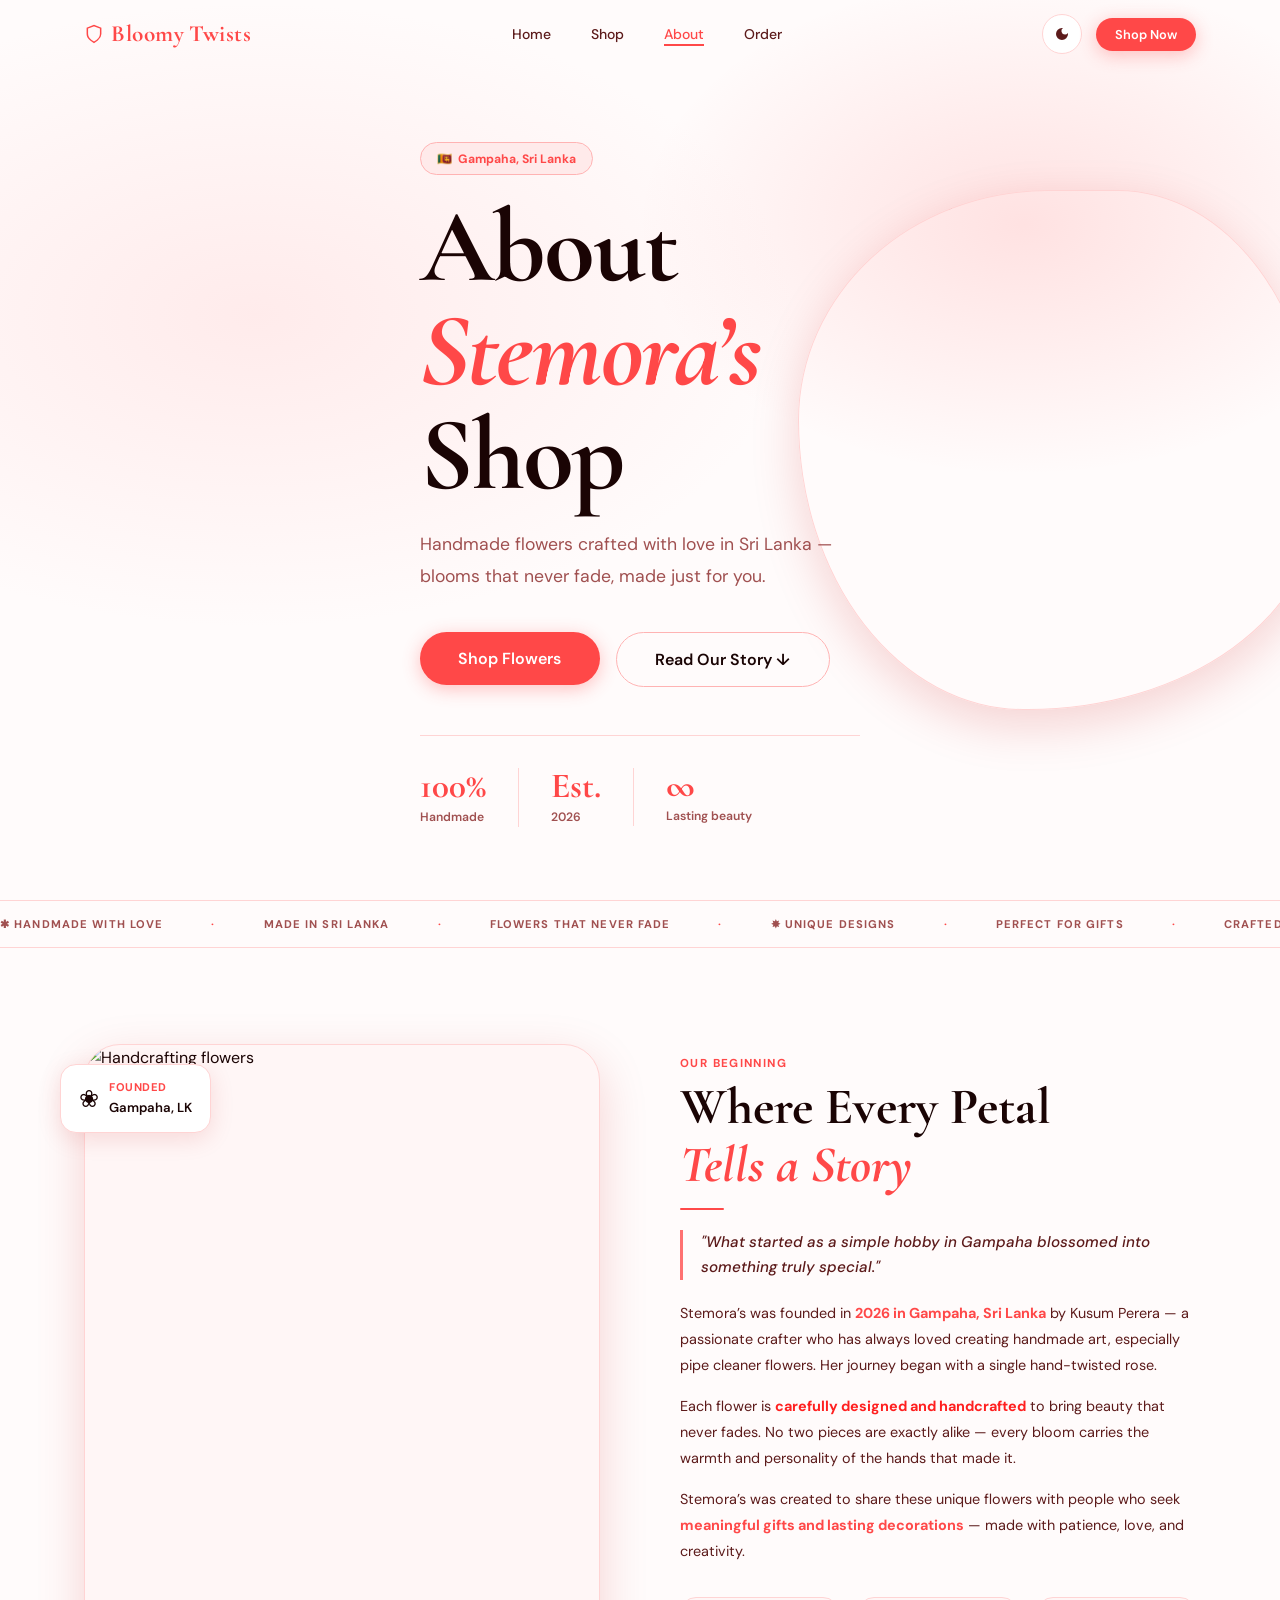
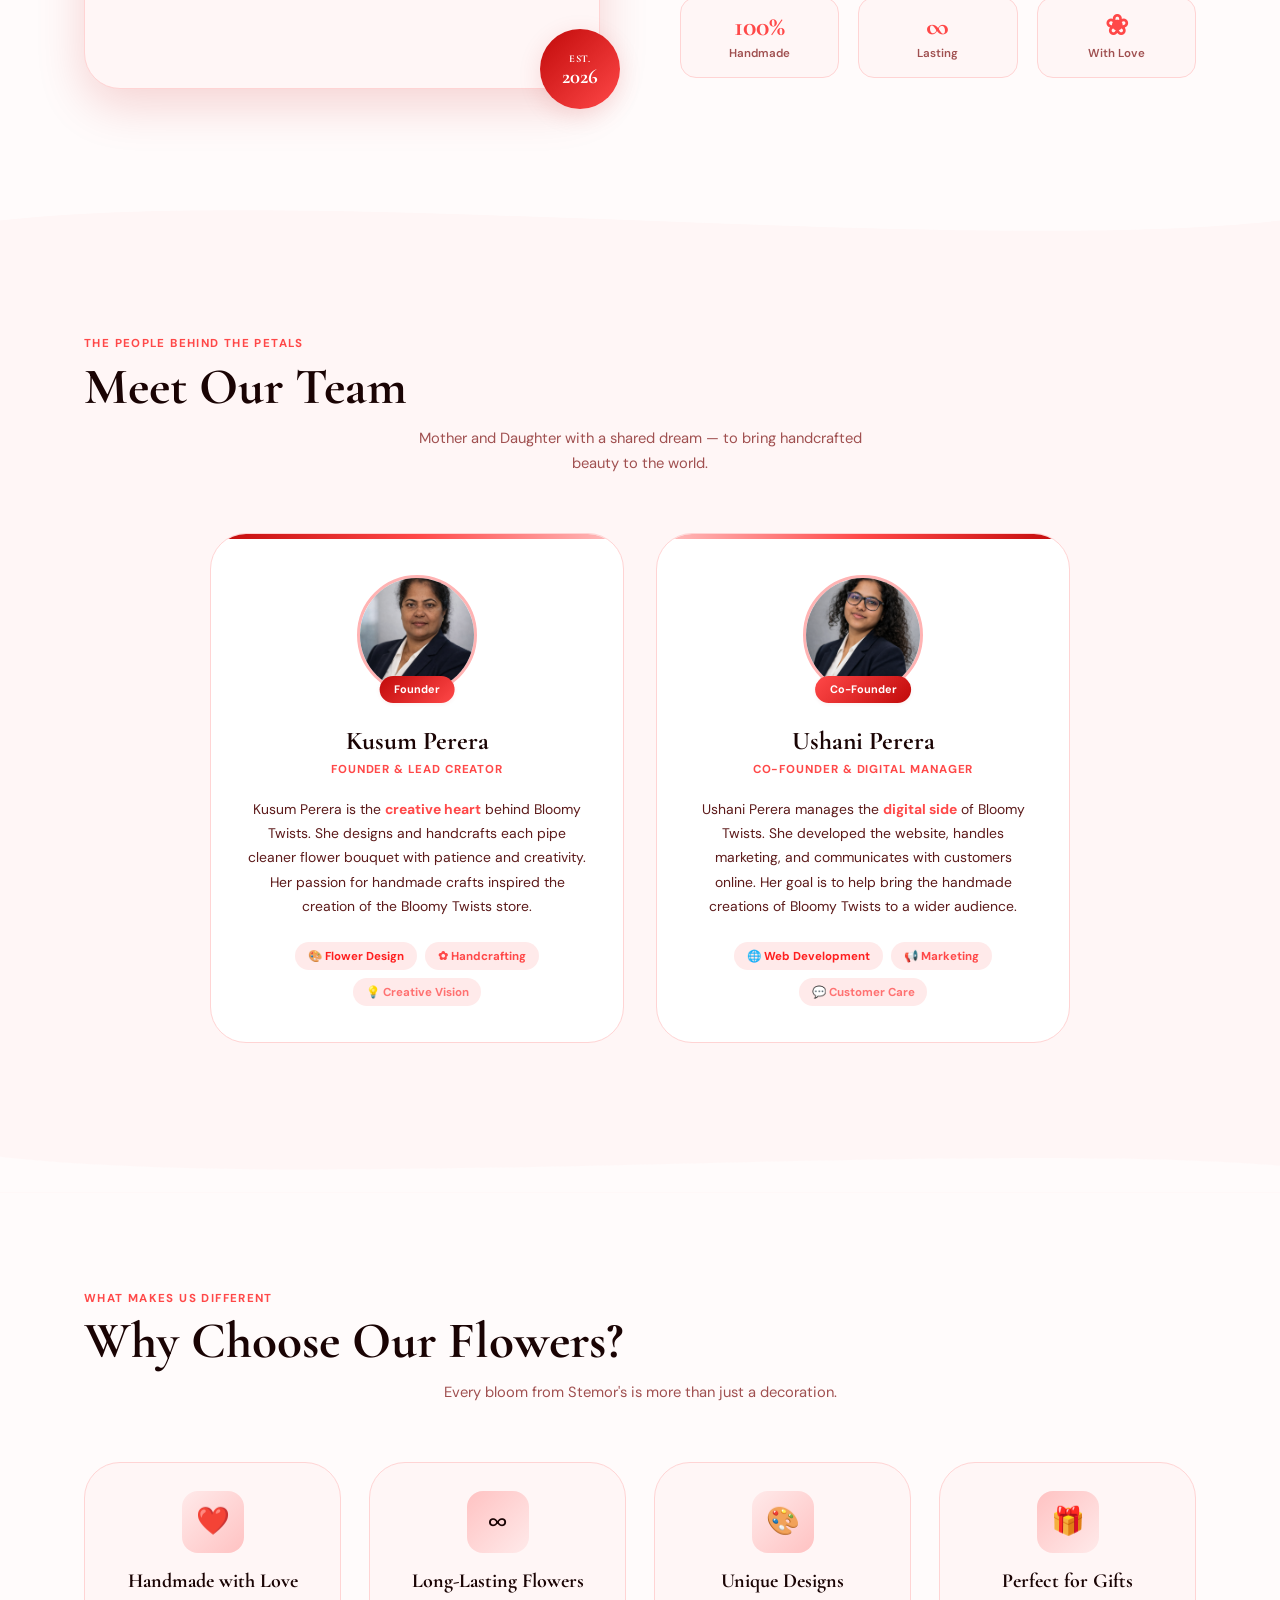
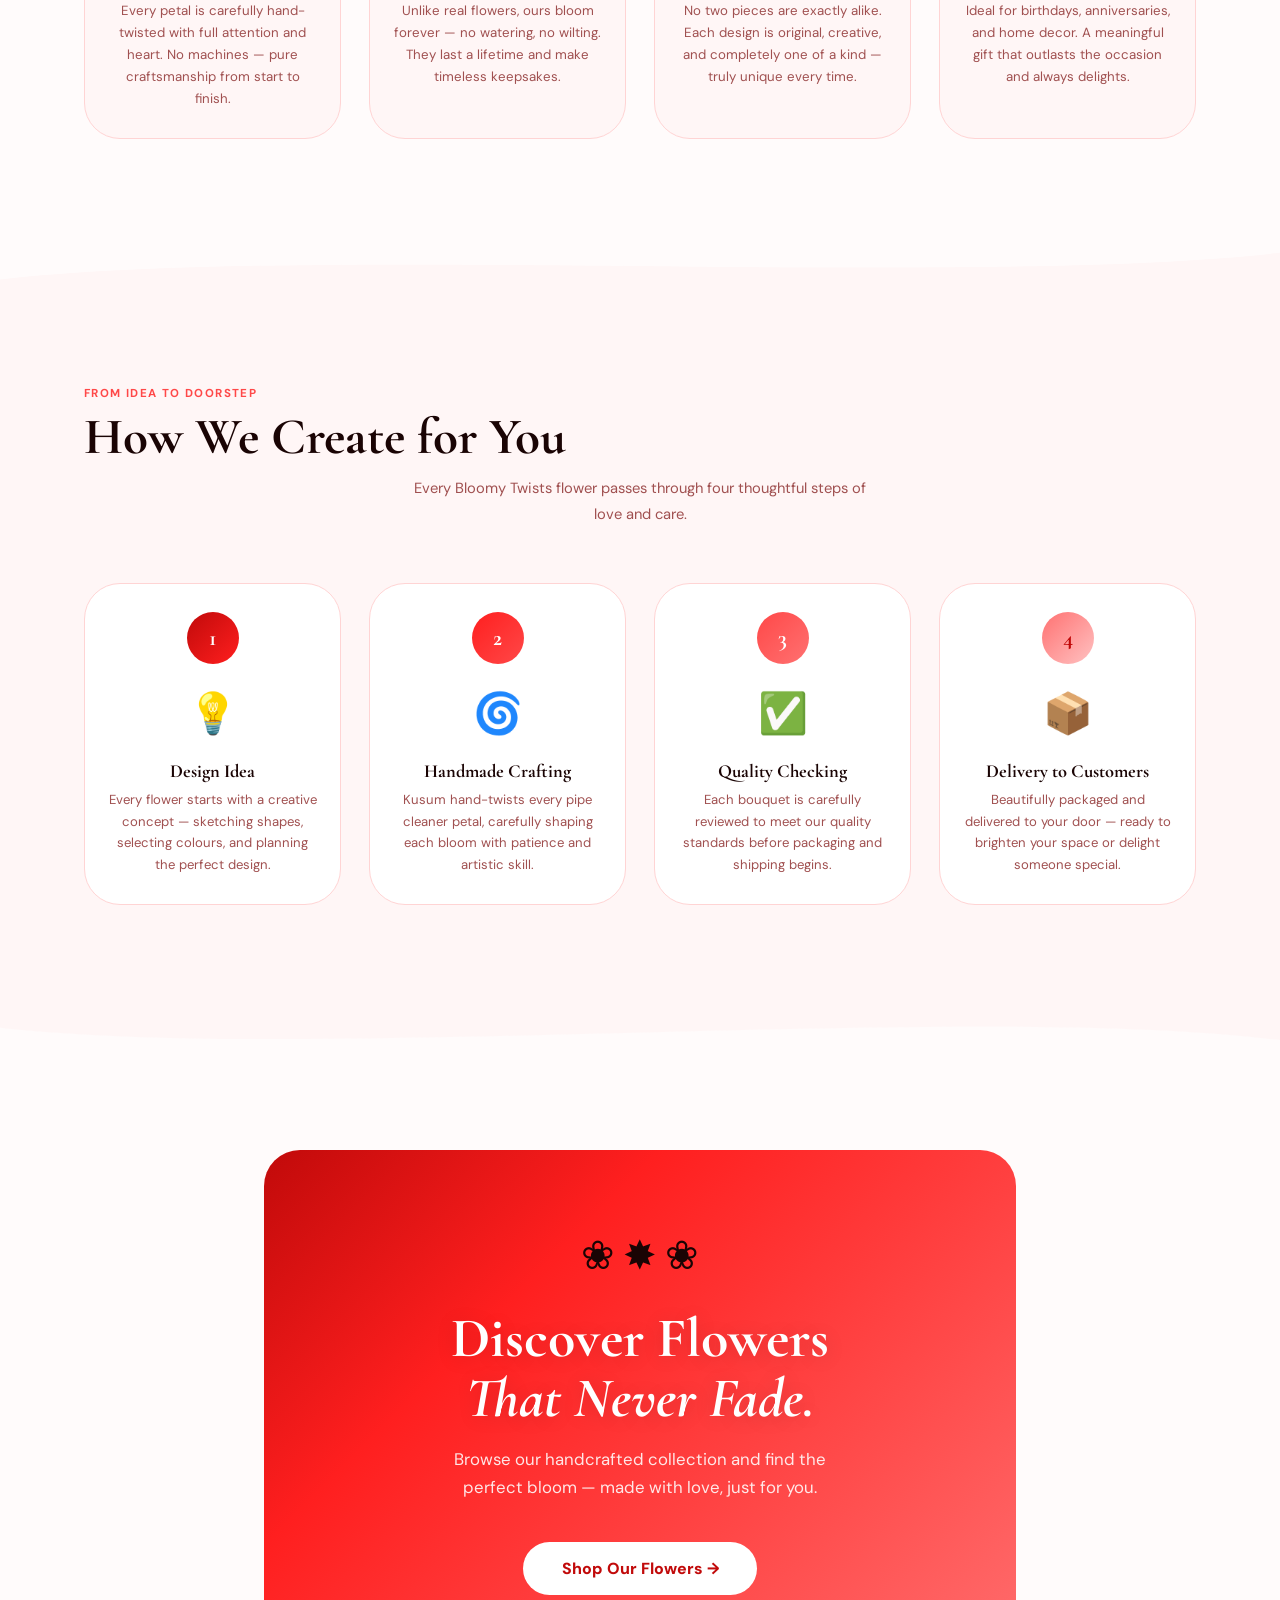
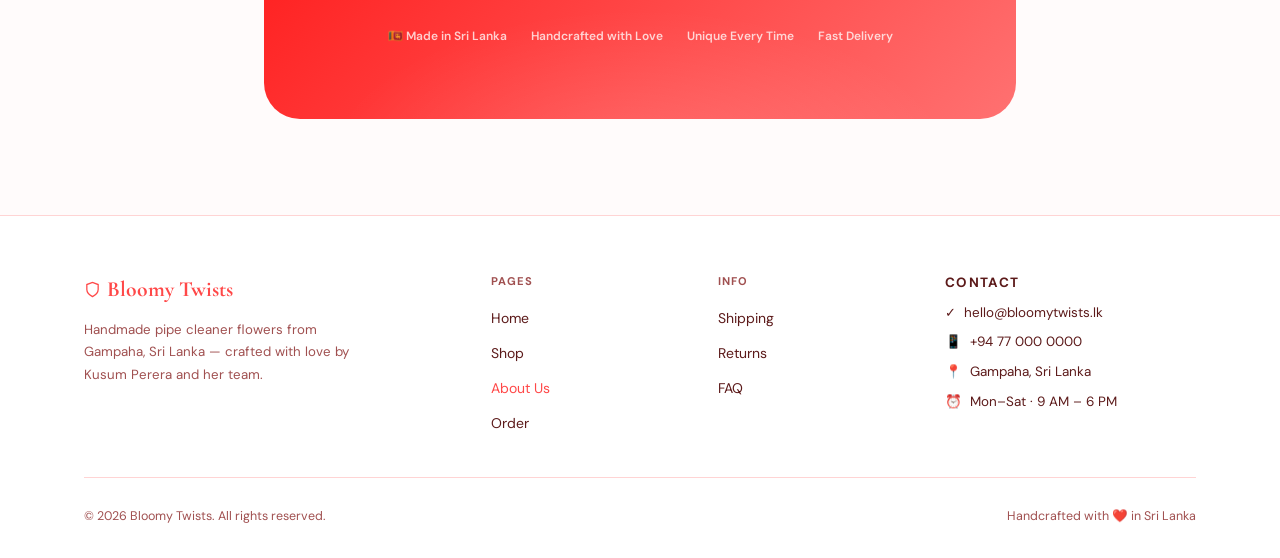
==== commit 08a79125: "founder added" ====
--- a/about.html
+++ b/about.html
@@ -1313,7 +1313,7 @@
               >
                 <div class="avatar-circle">
                   <img
-                    src="src/kusum.png"
+                    src="src/ksusm.png"
                     alt="Kusum Perera"
                     style="width: 100%; height: 100%; object-fit: cover"
                   />
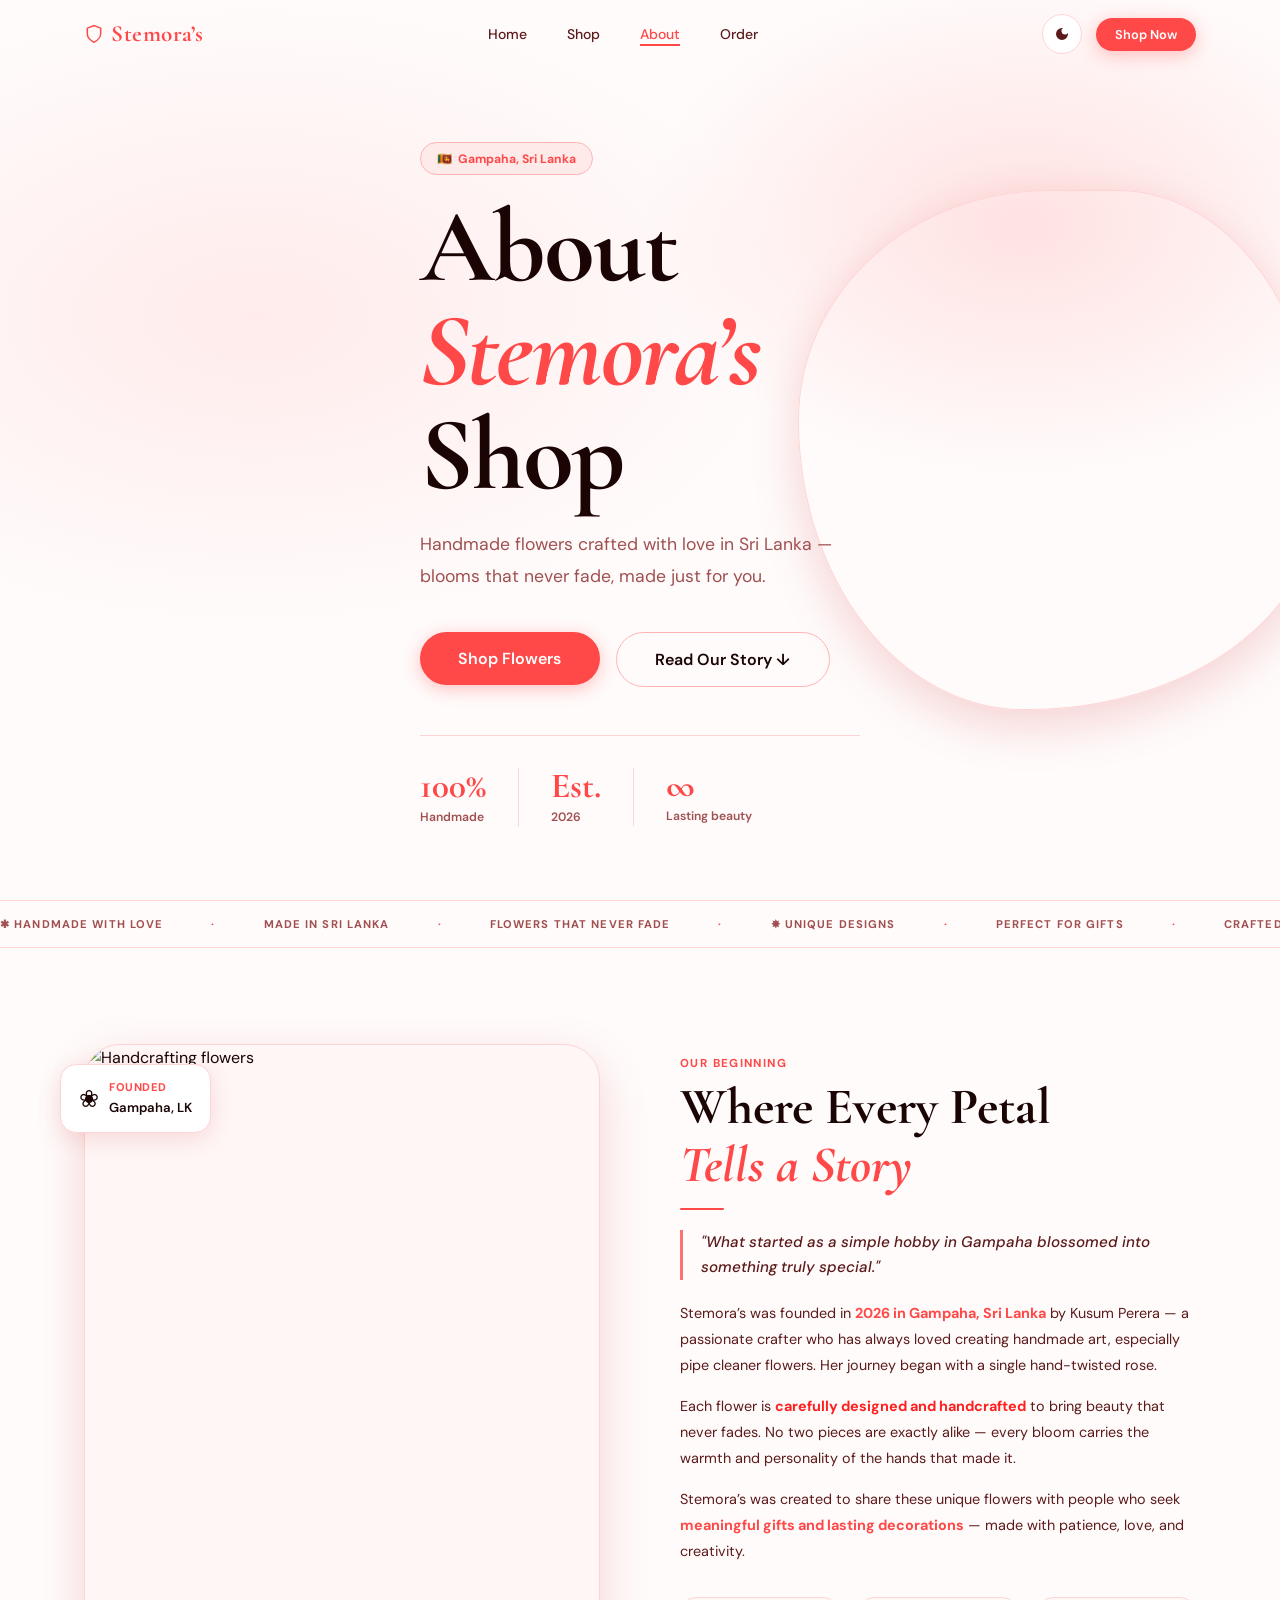
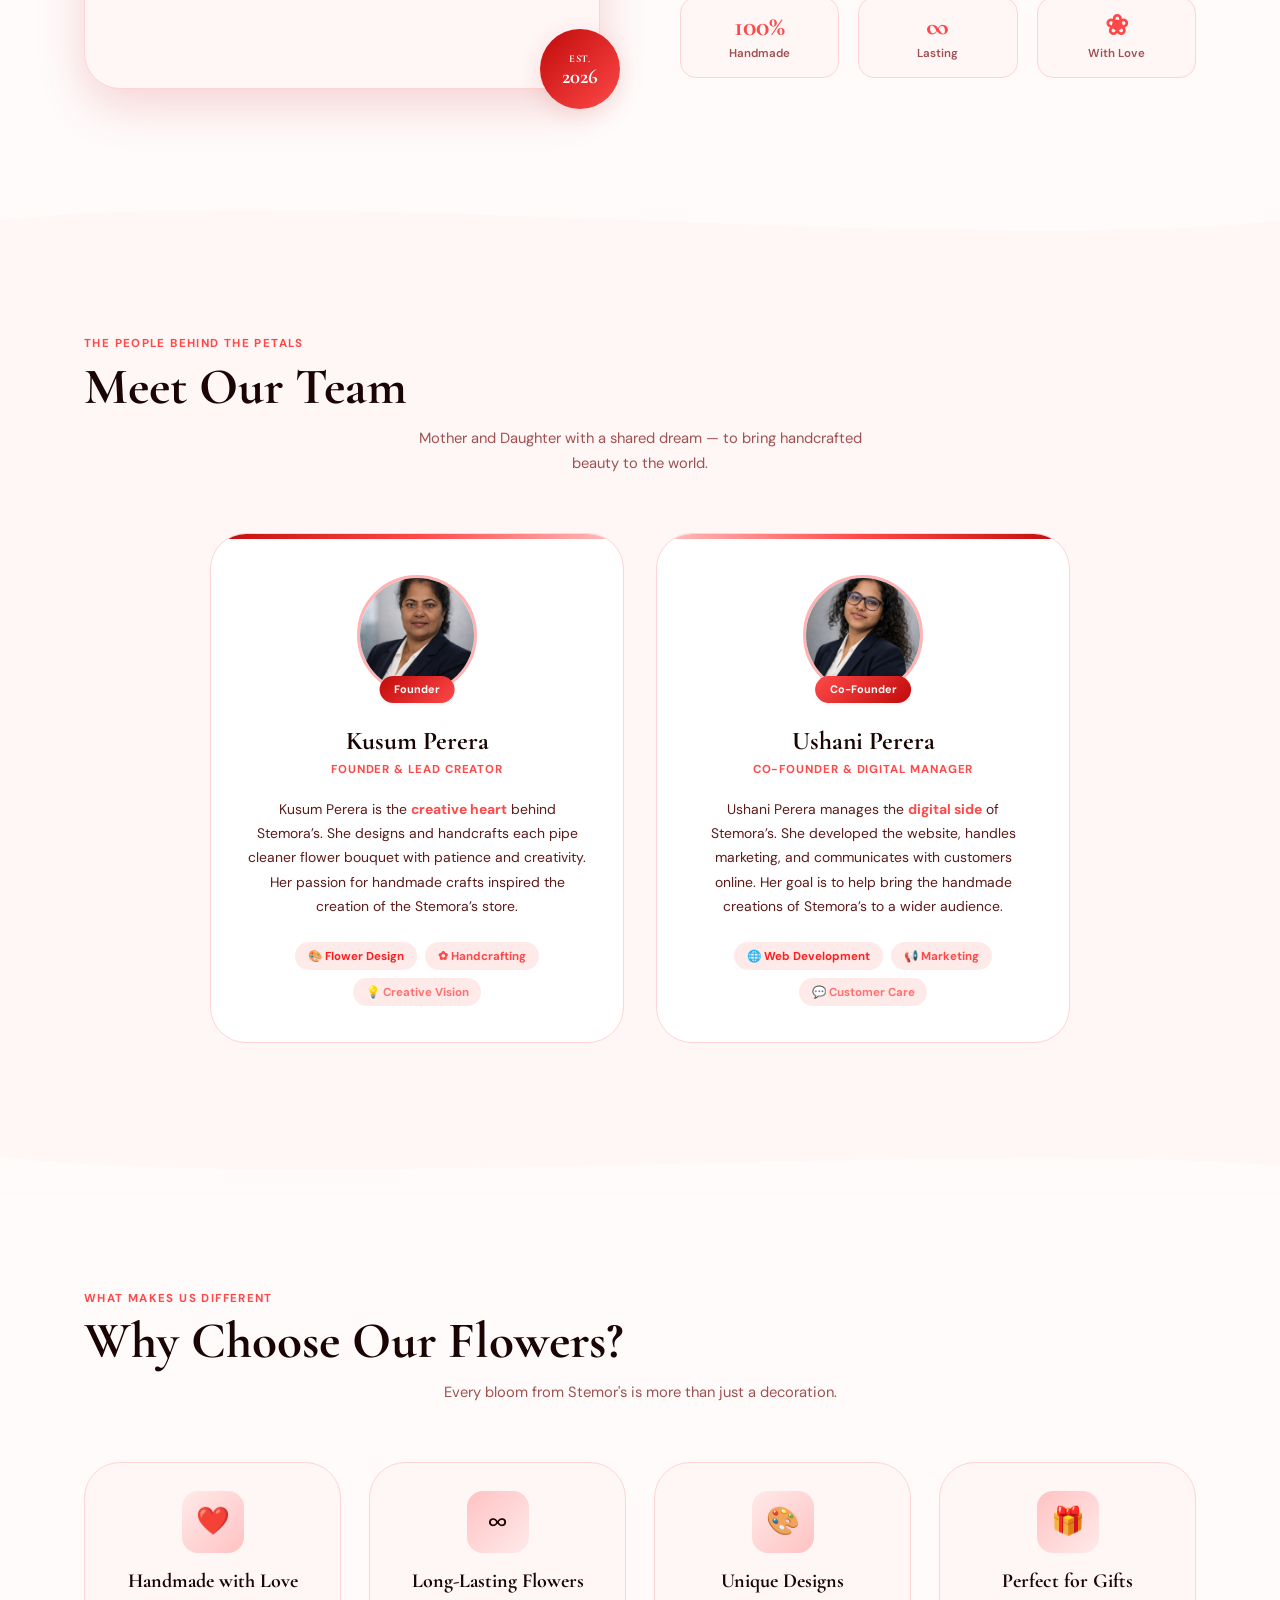
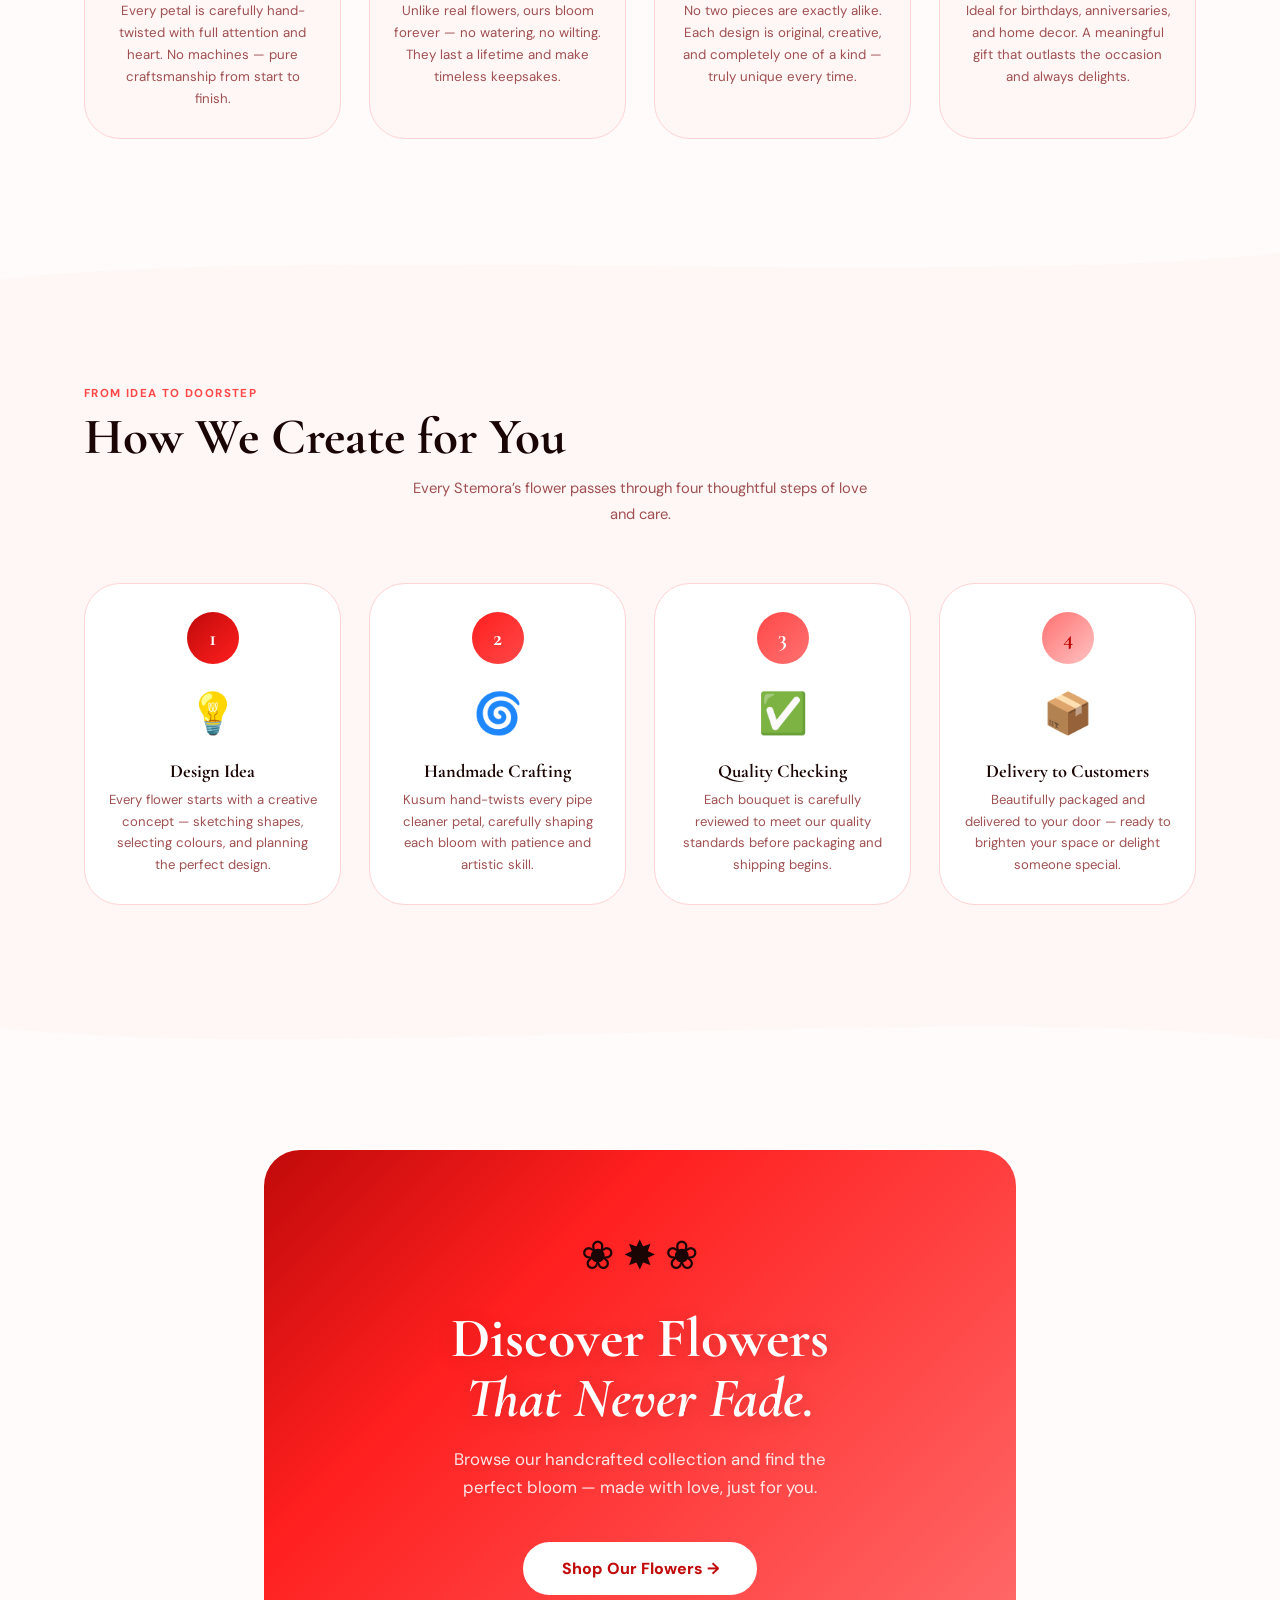
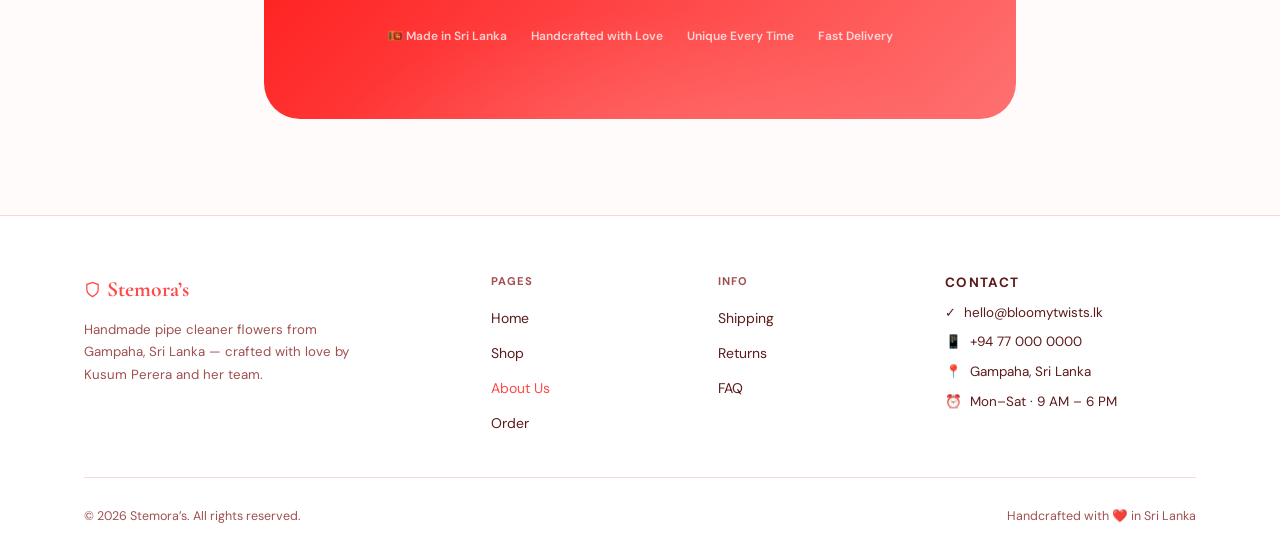
==== commit fb5d58c2: "replaced name" ====
--- a/about.html
+++ b/about.html
@@ -884,7 +884,7 @@
           >
             <path d="M12 22s8-4 8-10V5l-8-3-8 3v7c0 6 8 10 8 10z" />
           </svg>
-          Bloomy Twists
+          Stemora’s
         </a>
         <ul class="nav-links">
           <li><a href="index.html">Home</a></li>
@@ -1374,10 +1374,9 @@
               >
                 Kusum Perera is the
                 <strong style="color: var(--accent)">creative heart</strong>
-                behind Bloomy Twists. She designs and handcrafts each pipe
-                cleaner flower bouquet with patience and creativity. Her passion
-                for handmade crafts inspired the creation of the Bloomy Twists
-                store.
+                behind Stemora’s. She designs and handcrafts each pipe cleaner
+                flower bouquet with patience and creativity. Her passion for
+                handmade crafts inspired the creation of the Stemora’s store.
               </p>
               <div
                 style="
@@ -1495,9 +1494,9 @@
               >
                 Ushani Perera manages the
                 <strong style="color: var(--accent)">digital side</strong> of
-                Bloomy Twists. She developed the website, handles marketing, and
+                Stemora’s. She developed the website, handles marketing, and
                 communicates with customers online. Her goal is to help bring
-                the handmade creations of Bloomy Twists to a wider audience.
+                the handmade creations of Stemora’s to a wider audience.
               </p>
               <div
                 style="
@@ -1689,8 +1688,8 @@
             How We Create for You
           </h2>
           <p class="sec-sub" style="margin: 0.6rem auto 0; text-align: center">
-            Every Bloomy Twists flower passes through four thoughtful steps of
-            love and care.
+            Every Stemora’s flower passes through four thoughtful steps of love
+            and care.
           </p>
         </div>
         <div
@@ -1944,7 +1943,7 @@
                 viewBox="0 0 24 24"
               >
                 <path d="M12 22s8-4 8-10V5l-8-3-8 3v7c0 6 8 10 8 10z" /></svg
-              >Bloomy Twists
+              >Stemora’s
             </div>
             <p class="ft-about">
               Handmade pipe cleaner flowers from Gampaha, Sri Lanka — crafted
@@ -1979,7 +1978,7 @@
           </div>
         </div>
         <div class="ft-bot">
-          <p>&copy; 2026 Bloomy Twists. All rights reserved.</p>
+          <p>&copy; 2026 Stemora’s. All rights reserved.</p>
           <p>Handcrafted with &#10084;&#65039; in Sri Lanka</p>
         </div>
       </div>
